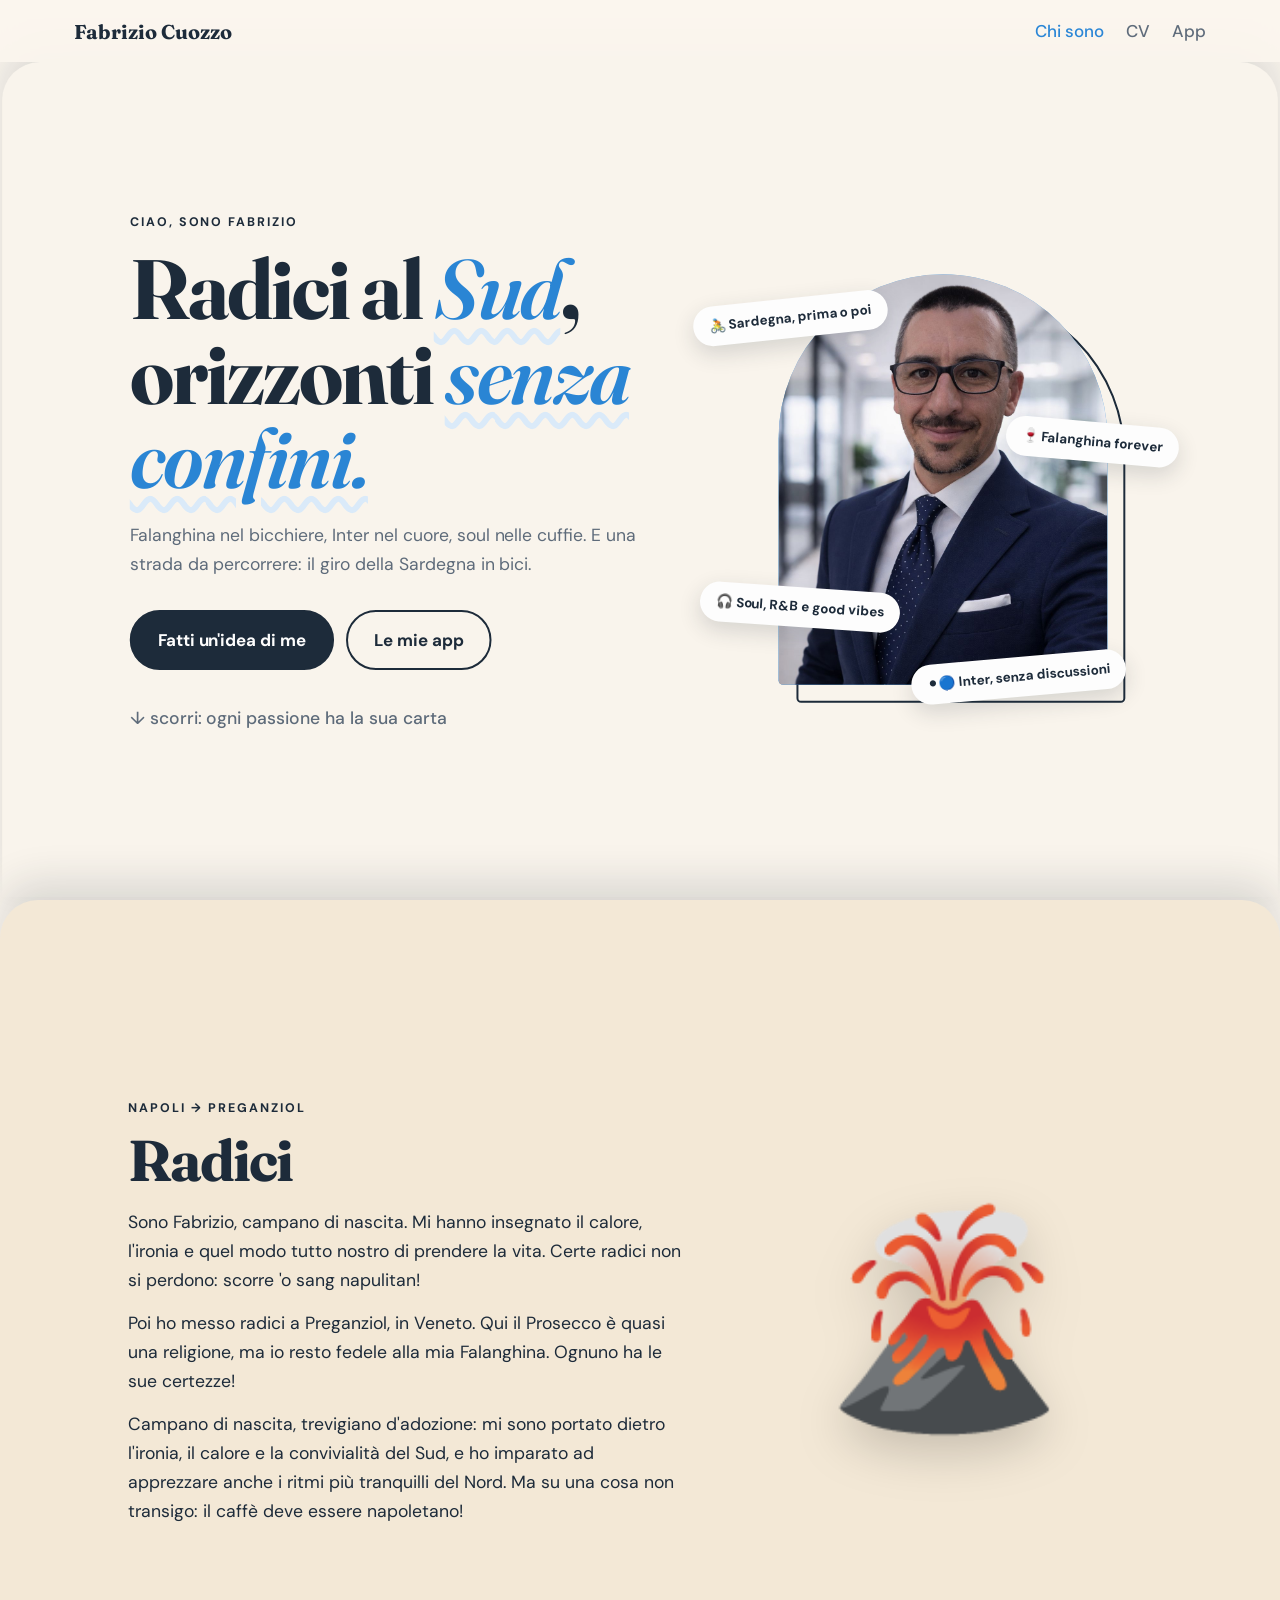
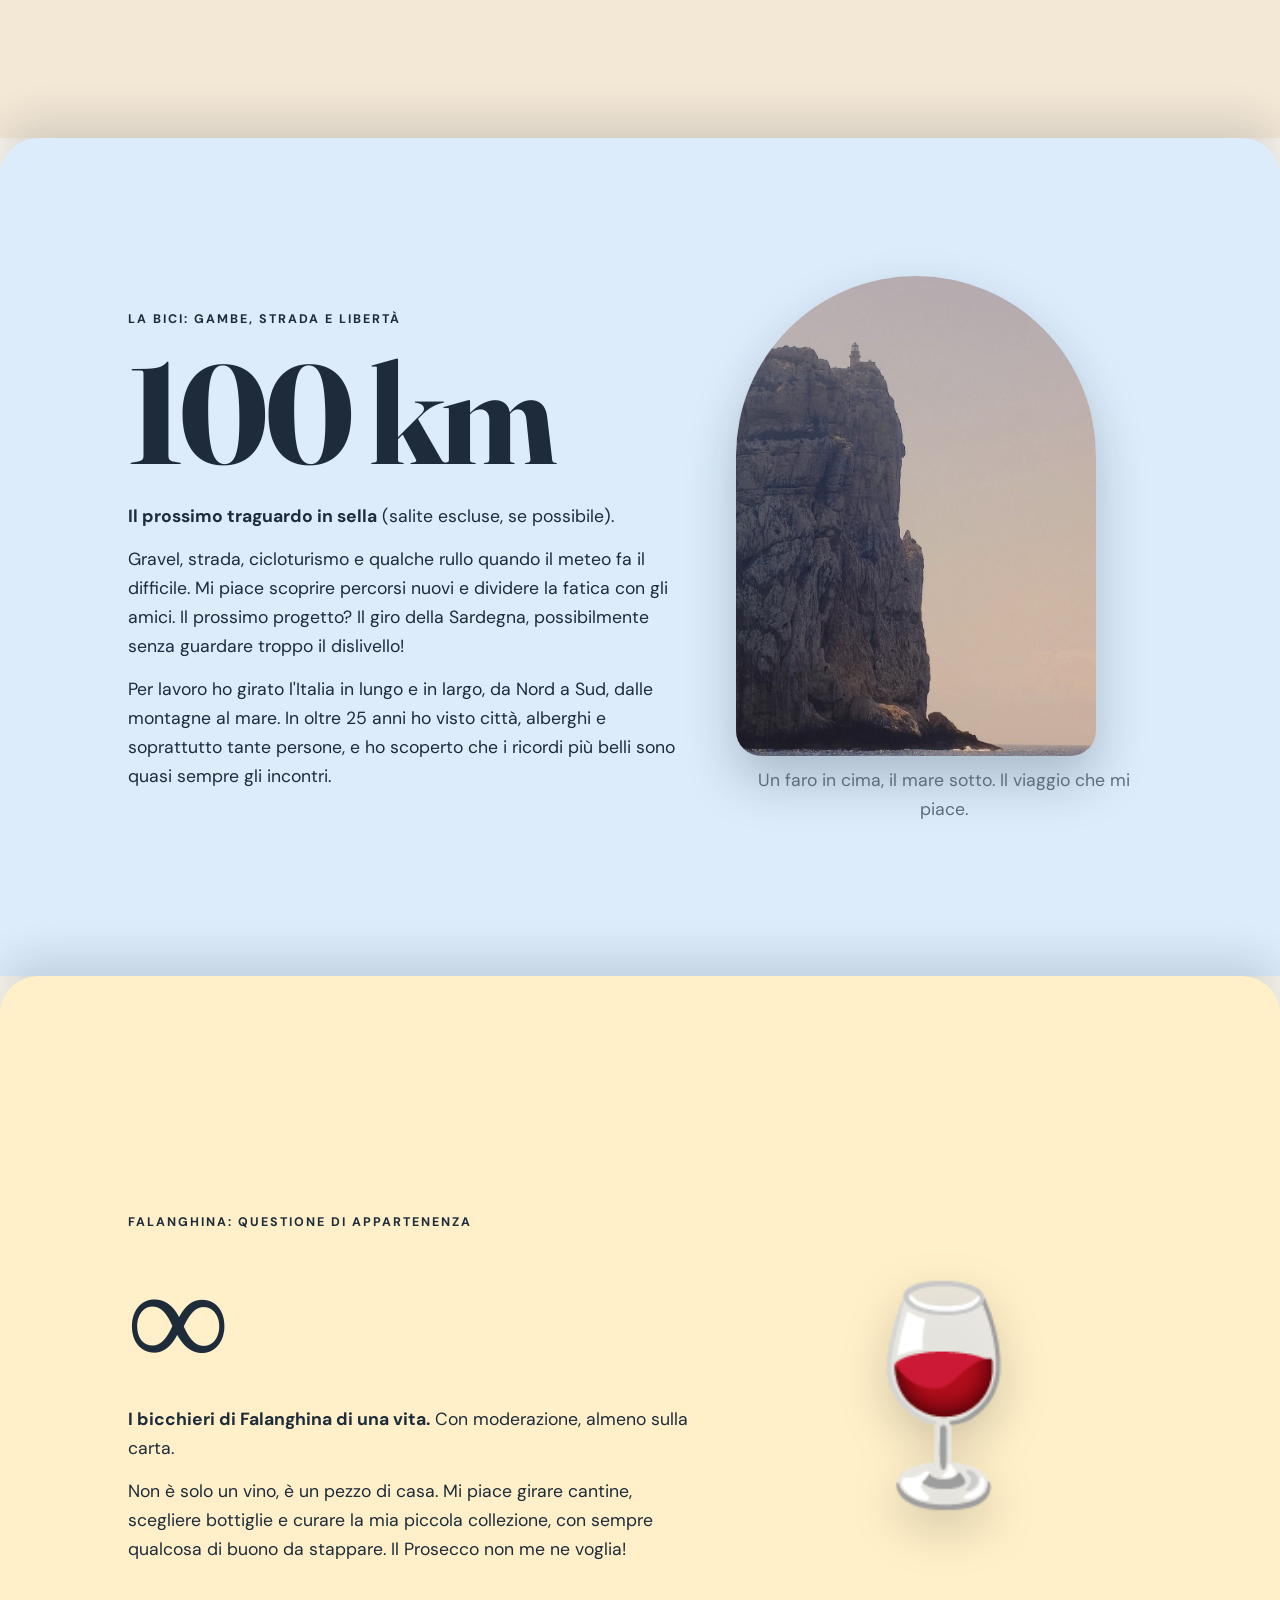
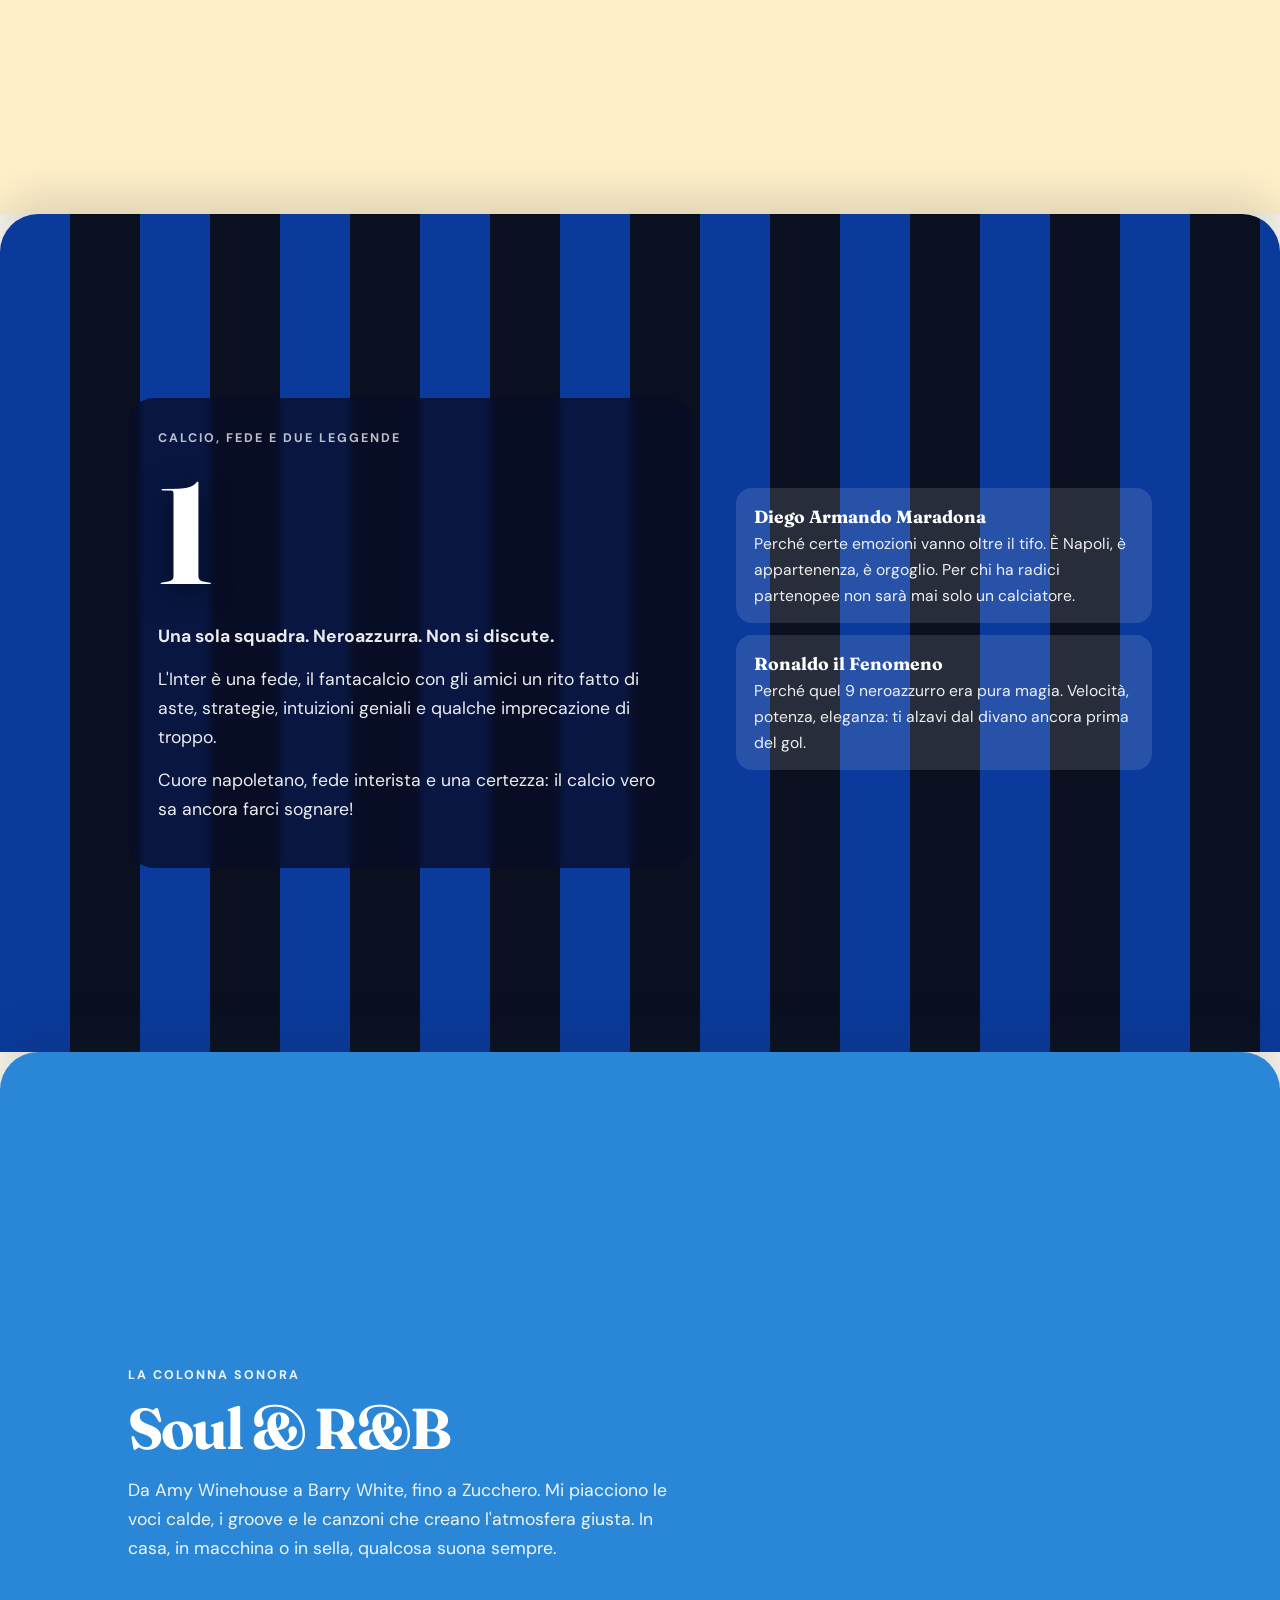
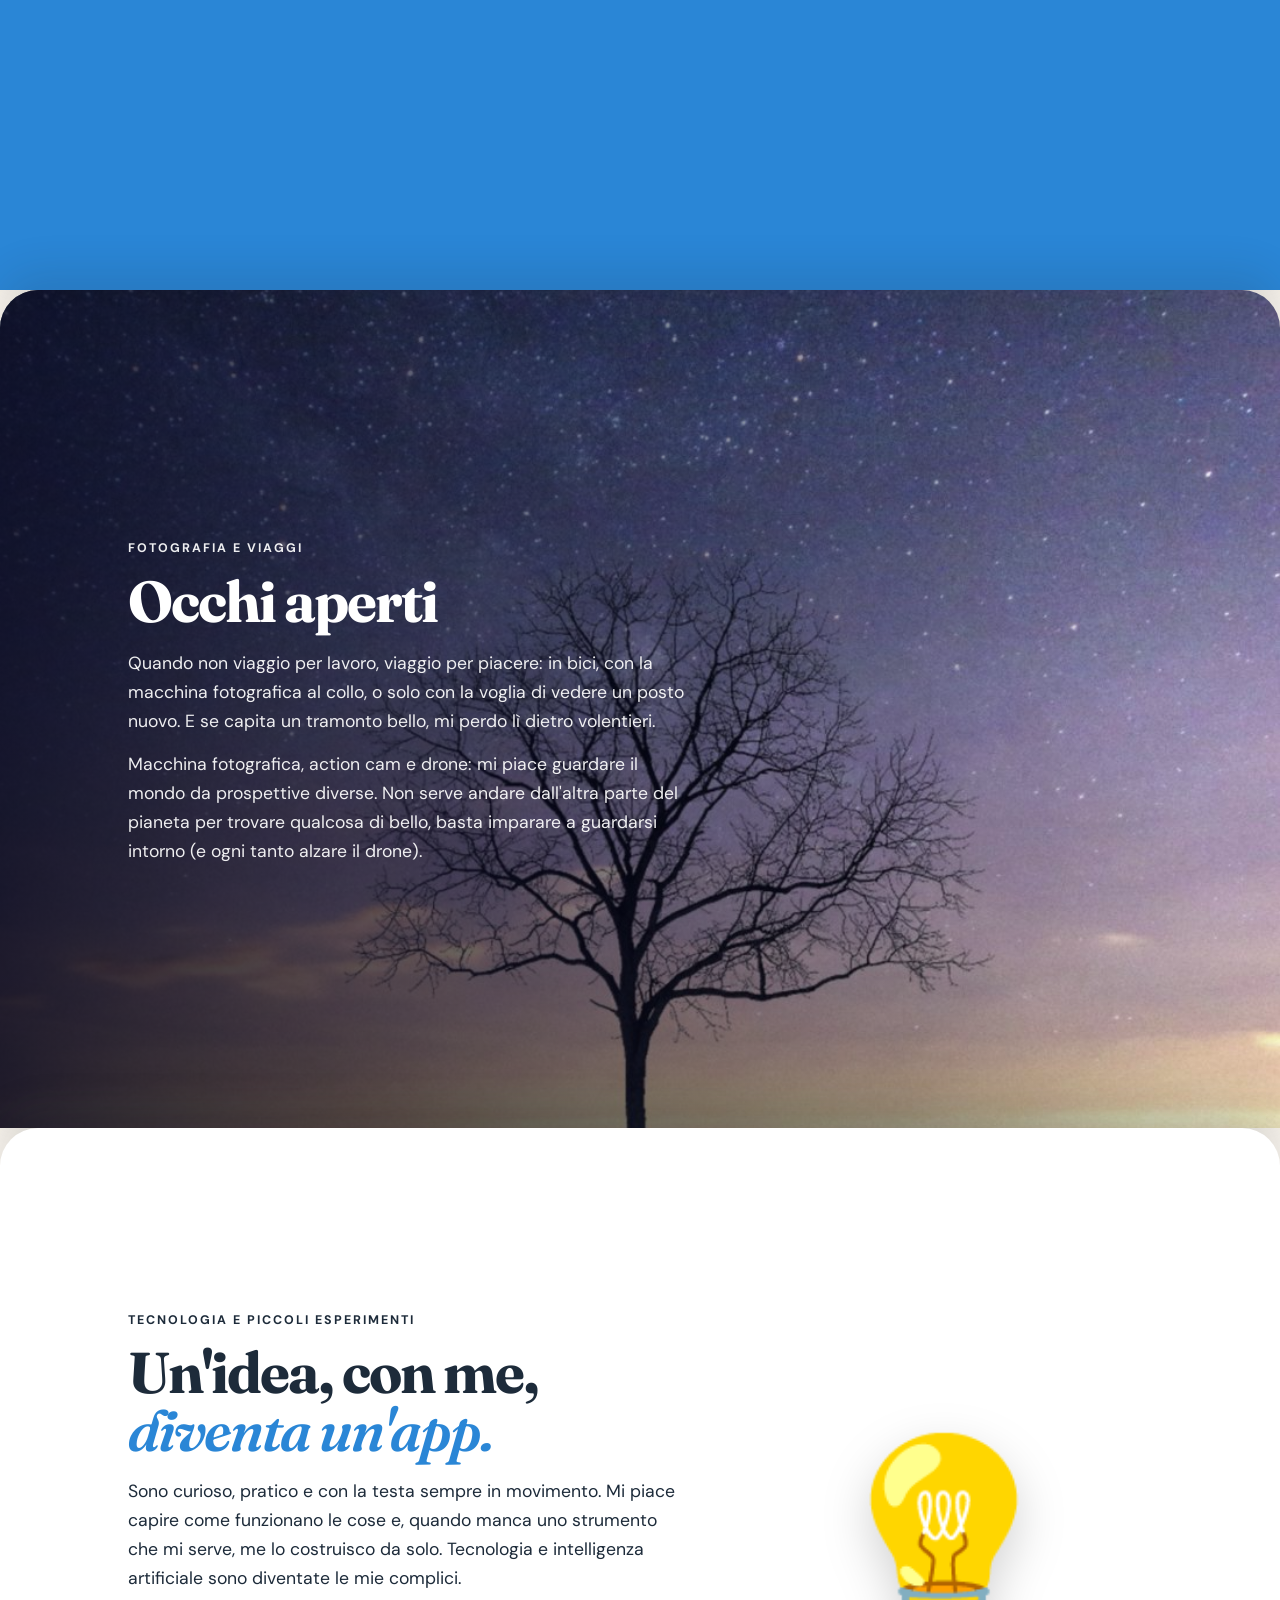
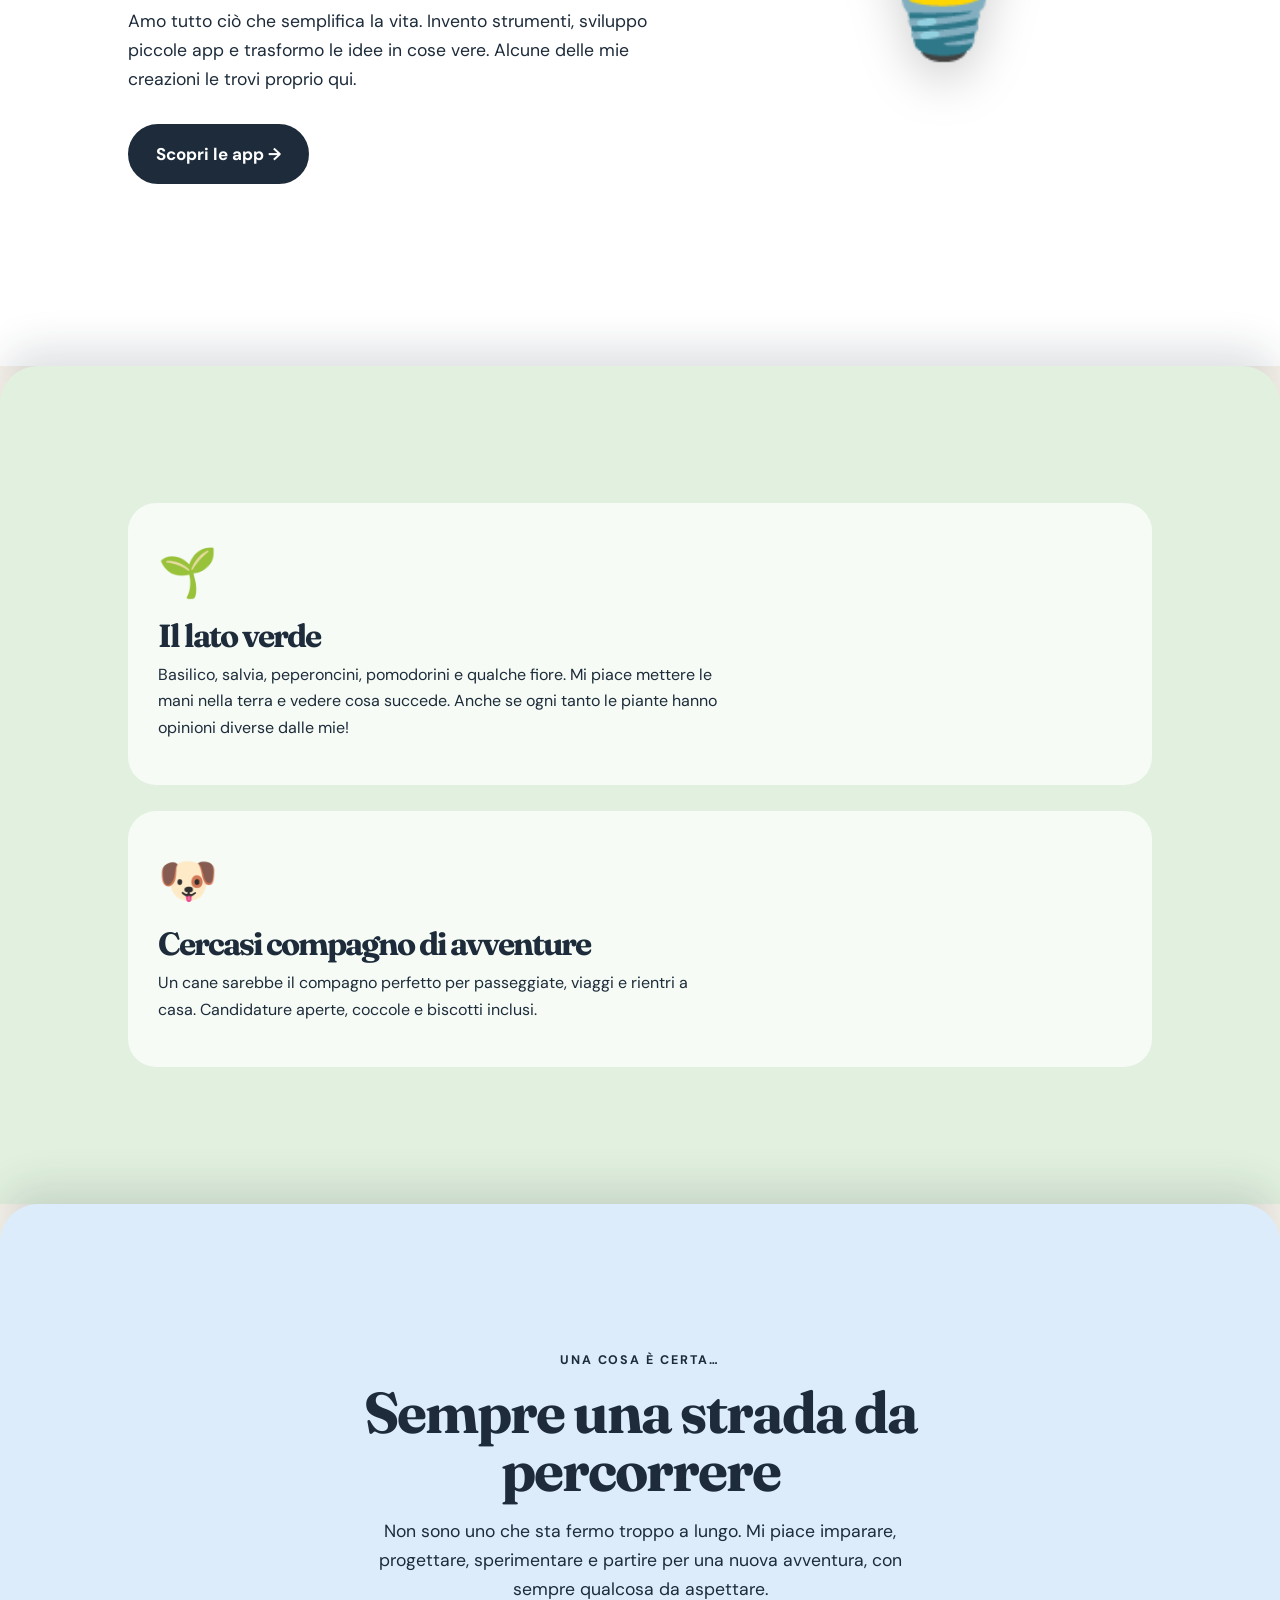
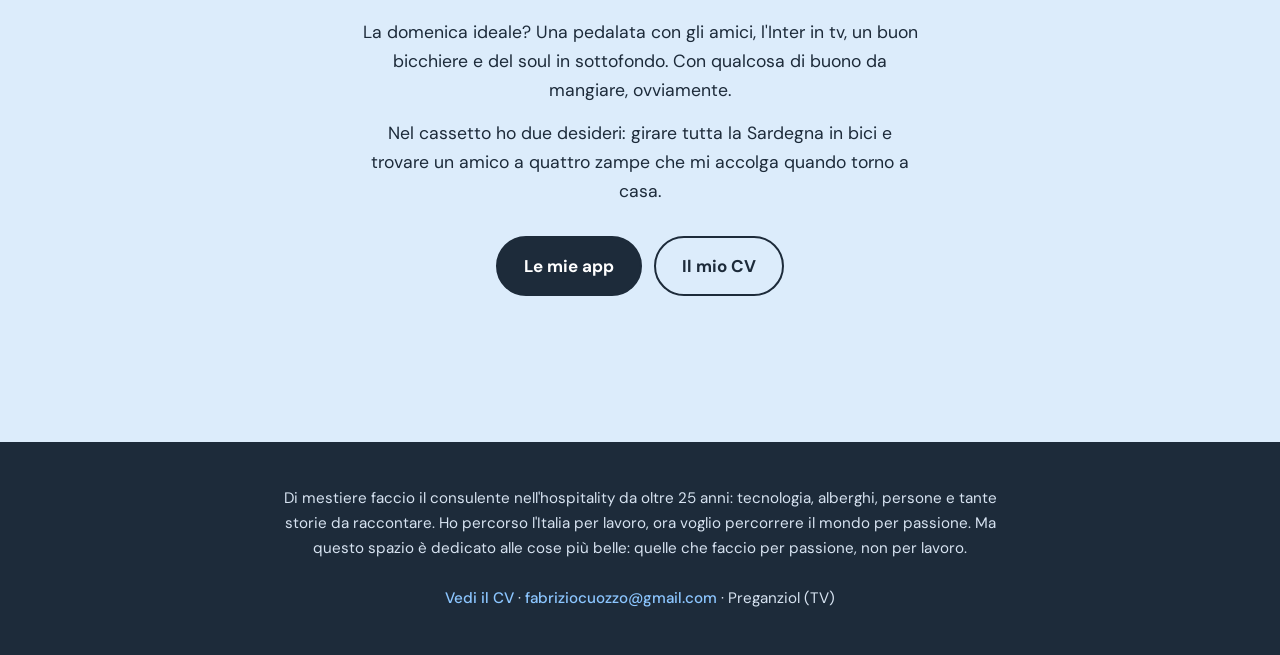
==== index.html @ 662ead9e "Aggiunti file del sito: cv, app, stile e immagini Co-Authored-By: Claude Sonnet 5.5 <noreply@anthrop" ====
<!DOCTYPE html><html lang="it"><head><meta charset="utf-8"><meta name="viewport" content="width=device-width,initial-scale=1"><title>Fabrizio Cuozzo · Radici al Sud, orizzonti senza confini</title><meta name="description" content="Fabrizio Cuozzo: campano di nascita, trevigiano d'adozione. Bici, Falanghina, Inter, soul e tante idee."><meta property="og:title" content="Fabrizio Cuozzo · Radici al Sud, orizzonti senza confini"><meta property="og:description" content="Fabrizio Cuozzo: campano di nascita, trevigiano d'adozione. Bici, Falanghina, Inter, soul e tante idee."><link rel="icon" href="data:image/svg+xml,%3Csvg xmlns=%27http://www.w3.org/2000/svg%27 viewBox=%270 0 100 100%27%3E%3Ctext y=%27.9em%27 font-size=%2790%27%3E🚴%3C/text%3E%3C/svg%3E"><link rel="preconnect" href="https://fonts.googleapis.com"><link href="https://fonts.googleapis.com/css2?family=Fraunces:ital,opsz,wght@0,9..144,600;0,9..144,700;1,9..144,600&family=DM+Sans:wght@400;500;700&display=swap" rel="stylesheet"><link rel="stylesheet" href="style.css"></head><body><div class="bar" id="bar"></div><header class="nav"><div class="in"><a class="brand" href="index.html">Fabrizio Cuozzo</a><nav><a href="index.html" class="on">Chi sono</a><a href="cv.html">CV</a><a href="app.html">App</a></nav></div></header><main class="stack"><section class="sc c-hero"><div class="in"><div class="in-r"><p class="kick">Ciao, sono Fabrizio</p><h1>Radici al <em>Sud</em>, orizzonti <em>senza confini.</em></h1><p class="lead">Falanghina nel bicchiere, Inter nel cuore, soul nelle cuffie. E una strada da percorrere: il giro della Sardegna in bici.</p><div class="btns"><a class="btn p" href="#radici">Fatti un'idea di me</a><a class="btn" href="app.html">Le mie app</a></div><p class="scroll">↓ scorri: ogni passione ha la sua carta</p></div><div class="side"><div class="pic"><div class="frame"><img src="foto.jpg" alt="Fabrizio Cuozzo"></div><span class="st s1">🚴 Sardegna, prima o poi</span><span class="st s2">🍷 Falanghina forever</span><span class="st s3">🎧 Soul, R&amp;B e good vibes</span><span class="st s4">⚫🔵 Inter, senza discussioni</span></div></div></div></section><section class="sc c-radici" id="radici"><div class="in"><div class="in-r"><p class="kick">Napoli → Preganziol</p><h2>Radici</h2><p>Sono Fabrizio, campano di nascita. Mi hanno insegnato il calore, l'ironia e quel modo tutto nostro di prendere la vita. Certe radici non si perdono: scorre 'o sang napulitan!</p><p>Poi ho messo radici a Preganziol, in Veneto. Qui il Prosecco è quasi una religione, ma io resto fedele alla mia Falanghina. Ognuno ha le sue certezze!</p><p>Campano di nascita, trevigiano d'adozione: mi sono portato dietro l'ironia, il calore e la convivialità del Sud, e ho imparato ad apprezzare anche i ritmi più tranquilli del Nord. Ma su una cosa non transigo: il caffè deve essere napoletano!</p></div><div class="side"><div class="emo">🌋</div></div></div></section><section class="sc c-strada"><div class="in"><div class="in-r"><p class="kick">La bici: gambe, strada e libertà</p><div class="big">100 km</div><p><b>Il prossimo traguardo in sella</b> (salite escluse, se possibile).</p><p>Gravel, strada, cicloturismo e qualche rullo quando il meteo fa il difficile. Mi piace scoprire percorsi nuovi e dividere la fatica con gli amici. Il prossimo progetto? Il giro della Sardegna, possibilmente senza guardare troppo il dislivello!</p><p>Per lavoro ho girato l'Italia in lungo e in largo, da Nord a Sud, dalle montagne al mare. In oltre 25 anni ho visto città, alberghi e soprattutto tante persone, e ho scoperto che i ricordi più belli sono quasi sempre gli incontri.</p></div><div class="side"><div><div class="photo"><img src="faro.jpg" alt="Un faro su una scogliera a picco sul mare"></div><p class="cap">Un faro in cima, il mare sotto. Il viaggio che mi piace.</p></div></div></div></section><section class="sc c-tavola"><div class="in"><div class="in-r"><p class="kick">Falanghina: questione di appartenenza</p><div class="big">∞</div><p><b>I bicchieri di Falanghina di una vita.</b> Con moderazione, almeno sulla carta.</p><p>Non è solo un vino, è un pezzo di casa. Mi piace girare cantine, scegliere bottiglie e curare la mia piccola collezione, con sempre qualcosa di buono da stappare. Il Prosecco non me ne voglia!</p></div><div class="side"><div class="emo">🍷</div></div></div></section><section class="sc c-tifo"><div class="in"><div class="in-r"><div class="txt"><p class="kick">Calcio, fede e due leggende</p><div class="big">1</div><p><b>Una sola squadra. Neroazzurra. Non si discute.</b></p><p>L'Inter è una fede, il fantacalcio con gli amici un rito fatto di aste, strategie, intuizioni geniali e qualche imprecazione di troppo.</p><p>Cuore napoletano, fede interista e una certezza: il calcio vero sa ancora farci sognare!</p></div></div><div class="side"><div class="legends"><div><b>Diego Armando Maradona</b><p>Perché certe emozioni vanno oltre il tifo. È Napoli, è appartenenza, è orgoglio. Per chi ha radici partenopee non sarà mai solo un calciatore.</p></div><div><b>Ronaldo il Fenomeno</b><p>Perché quel 9 neroazzurro era pura magia. Velocità, potenza, eleganza: ti alzavi dal divano ancora prima del gol.</p></div></div></div></div></section><section class="sc c-musica"><div class="in"><div class="in-r"><p class="kick">La colonna sonora</p><h2>Soul &amp; R&amp;B</h2><p>Da Amy Winehouse a Barry White, fino a Zucchero. Mi piacciono le voci calde, i groove e le canzoni che creano l'atmosfera giusta. In casa, in macchina o in sella, qualcosa suona sempre.</p></div><div class="side"><div class="eq"><span></span><span></span><span></span><span></span><span></span><span></span><span></span><span></span><span></span></div></div></div></section><section class="sc c-foto"><div class="in"><div class="in-r"><p class="kick">Fotografia e viaggi</p><h2>Occhi aperti</h2><p>Quando non viaggio per lavoro, viaggio per piacere: in bici, con la macchina fotografica al collo, o solo con la voglia di vedere un posto nuovo. E se capita un tramonto bello, mi perdo lì dietro volentieri.</p><p>Macchina fotografica, action cam e drone: mi piace guardare il mondo da prospettive diverse. Non serve andare dall'altra parte del pianeta per trovare qualcosa di bello, basta imparare a guardarsi intorno (e ogni tanto alzare il drone).</p></div><div class="side"></div></div></section><section class="sc c-tech"><div class="in"><div class="in-r"><p class="kick">Tecnologia e piccoli esperimenti</p><h2>Un'idea, con me, <em>diventa un'app.</em></h2><p>Sono curioso, pratico e con la testa sempre in movimento. Mi piace capire come funzionano le cose e, quando manca uno strumento che mi serve, me lo costruisco da solo. Tecnologia e intelligenza artificiale sono diventate le mie complici.</p><p>Amo tutto ciò che semplifica la vita. Invento strumenti, sviluppo piccole app e trasformo le idee in cose vere. Alcune delle mie creazioni le trovi proprio qui.</p><div class="btns"><a class="btn p" href="app.html">Scopri le app →</a></div></div><div class="side"><div class="emo">💡</div></div></div></section><section class="sc c-verde"><div class="in"><div class="duo in-r"><div><i>🌱</i><h2>Il lato verde</h2><p>Basilico, salvia, peperoncini, pomodorini e qualche fiore. Mi piace mettere le mani nella terra e vedere cosa succede. Anche se ogni tanto le piante hanno opinioni diverse dalle mie!</p></div><div><i>🐶</i><h2>Cercasi compagno di avventure</h2><p>Un cane sarebbe il compagno perfetto per passeggiate, viaggi e rientri a casa. Candidature aperte, coccole e biscotti inclusi.</p></div></div></div></section><section class="sc c-fine"><div class="in"><div class="in-r"><p class="kick">Una cosa è certa…</p><h2>Sempre una strada da percorrere</h2><p>Non sono uno che sta fermo troppo a lungo. Mi piace imparare, progettare, sperimentare e partire per una nuova avventura, con sempre qualcosa da aspettare.</p><p>La domenica ideale? Una pedalata con gli amici, l'Inter in tv, un buon bicchiere e del soul in sottofondo. Con qualcosa di buono da mangiare, ovviamente.</p><p>Nel cassetto ho due desideri: girare tutta la Sardegna in bici e trovare un amico a quattro zampe che mi accolga quando torno a casa.</p><div class="btns" style="justify-content:center"><a class="btn p" href="app.html">Le mie app</a><a class="btn" href="cv.html">Il mio CV</a></div></div></div></section></main><footer><div class="wrap">Di mestiere faccio il consulente nell'hospitality da oltre 25 anni: tecnologia, alberghi, persone e tante storie da raccontare. Ho percorso l'Italia per lavoro, ora voglio percorrere il mondo per passione. Ma questo spazio è dedicato alle cose più belle: quelle che faccio per passione, non per lavoro.<br><br><a href="cv.html">Vedi il CV</a> · <a href="mailto:fabriziocuozzo@gmail.com">fabriziocuozzo@gmail.com</a> · Preganziol (TV)</div></footer><script>addEventListener("scroll",()=>{const h=document.documentElement;document.getElementById("bar").style.width=(h.scrollTop/(h.scrollHeight-h.clientHeight)*100)+"%"},{passive:true});</script><script>
const cards=[...document.querySelectorAll(".sc")],nh=parseInt(getComputedStyle(document.documentElement).getPropertyValue("--nh"))||62;
function fit(){cards.forEach(c=>{c.style.top=Math.min(nh,innerHeight-c.offsetHeight)+"px"})}
function fx(){cards.forEach((c,i)=>{const n=cards[i+1];if(!n)return;const p=Math.max(0,Math.min(1,1-(n.getBoundingClientRect().top-nh)/innerHeight));c.style.transform="scale("+(1-.05*p)+")";c.style.filter="brightness("+(1-.12*p)+")"})}
addEventListener("resize",()=>{fit();fx()});addEventListener("scroll",fx,{passive:true});addEventListener("load",()=>{fit();fx()});fit();fx();
const io=new IntersectionObserver(es=>es.forEach(e=>{if(e.isIntersecting){e.target.classList.add("in")}}),{threshold:.2});
document.querySelectorAll(".in-r").forEach(e=>io.observe(e));
</script></body></html>
---- style.css ----
*{box-sizing:border-box;margin:0;padding:0}html{scroll-behavior:smooth}a{color:inherit;text-decoration:none}
:root{--bg:#fbf6ee;--ink:#1d2b3a;--mut:#5f6c7b;--ac:#2a86d6;--soft:#dcecfb;--sand:#f3e8d6;--nh:62px}
body{font-family:"DM Sans",system-ui,sans-serif;background:var(--bg);color:var(--ink);line-height:1.65;font-size:17px}
.wrap{max-width:1040px;margin:auto;padding:0 24px}
.nav{position:sticky;top:0;z-index:50;height:var(--nh);background:rgba(251,246,238,.92);backdrop-filter:blur(8px)}
.nav .in{max-width:1180px;margin:auto;padding:0 24px;height:100%;display:flex;justify-content:space-between;align-items:center}
.brand{font-family:Fraunces,Georgia,serif;font-weight:700;font-size:1.25rem}
nav a{margin-left:22px;color:var(--mut);font-weight:500}nav a:hover,nav a.on{color:var(--ac)}
.bar{position:fixed;top:0;left:0;height:4px;width:0;background:var(--ac);z-index:60}
h1,h2,.big{font-family:Fraunces,Georgia,serif;font-weight:700;letter-spacing:-2px;line-height:1}
em{font-style:italic;color:var(--ac);font-weight:600}
.btn{display:inline-block;padding:14px 26px;border-radius:999px;font-weight:700;border:2px solid currentColor;transition:.2s}
.btn.p{background:var(--ink);color:#fff;border-color:var(--ink)}.btn:hover{transform:translateY(-2px);box-shadow:0 10px 24px rgba(0,0,0,.18)}
.btn.w{background:#fff;color:var(--ac);border-color:#fff}
.btns{display:flex;gap:12px;margin-top:30px;flex-wrap:wrap}
/* stack di carte */
.stack{position:relative}
.sc{position:sticky;top:var(--nh);min-height:calc(100svh - var(--nh));border-radius:38px 38px 0 0;box-shadow:0 -18px 40px rgba(29,43,58,.14);display:flex;align-items:center;padding:56px 0;transform-origin:50% 0;overflow:hidden}
.sc>.in{width:100%;max-width:1080px;margin:auto;padding:0 28px;display:grid;grid-template-columns:1.15fr .85fr;gap:44px;align-items:center}
.sc .kick{font-weight:700;letter-spacing:.16em;text-transform:uppercase;font-size:.78rem;margin-bottom:14px;opacity:.8}
.sc .big{font-size:clamp(3.6rem,11vw,9rem);margin-bottom:18px;letter-spacing:-4px}
.sc h2{font-size:clamp(2.2rem,5vw,3.6rem);margin-bottom:18px}
.sc p{margin-bottom:14px;font-size:1.1rem;max-width:560px}
.sc .side{position:relative;display:grid;place-items:center}
.in-r>*{opacity:0;transform:translateY(26px);transition:.8s cubic-bezier(.2,.7,.2,1)}
.in-r.in>*{opacity:1;transform:none}.in-r.in>*:nth-child(2){transition-delay:.08s}.in-r.in>*:nth-child(3){transition-delay:.16s}.in-r.in>*:nth-child(4){transition-delay:.24s}.in-r.in>*:nth-child(5){transition-delay:.32s}
.c-hero{background:var(--bg)}.c-radici{background:var(--sand)}.c-strada{background:var(--soft)}.c-tavola{background:#fff0c9}
.c-tifo{background:repeating-linear-gradient(90deg,#0a3a9c 0 70px,#0a1020 70px 140px);color:#fff}
.c-musica{background:var(--ac);color:#fff}.c-foto{background:#0e1230 url(albero.jpg) center 45%/cover;color:#fff}
.c-tech{background:#fff}.c-verde{background:#e2f1df}.c-fine{background:var(--soft)}
.c-tifo .box,.c-foto .shade{background:rgba(10,16,32,.72)}
.c-foto::before{content:"";position:absolute;inset:0;background:linear-gradient(90deg,rgba(8,10,34,.88),rgba(8,10,34,.35) 70%,transparent)}
.c-foto .in{position:relative}
.c-tifo .in{position:relative}
.c-tifo .big{color:#fff;text-shadow:0 6px 30px rgba(0,0,0,.5)}
.c-tifo .big,.c-musica h2{color:#fff}
.c-tifo p,.c-musica p,.c-foto p{color:rgba(255,255,255,.92)}
.c-tifo .txt{background:rgba(8,14,40,.78);padding:30px;border-radius:26px;backdrop-filter:blur(3px)}
/* hero */
.c-hero h1{font-size:clamp(2.8rem,6.6vw,5.4rem)}
.c-hero h1 em{text-decoration:underline wavy var(--soft);text-decoration-thickness:6px;text-underline-offset:10px}
.lead{font-size:1.25rem;color:var(--mut);max-width:540px;margin-top:22px}
.pic{position:relative;width:min(330px,86%)}
.frame{position:relative;aspect-ratio:4/5;border-radius:999px 999px 28px 28px;overflow:hidden;background:linear-gradient(160deg,#79b9ee,var(--ac));z-index:1}
.frame img{position:absolute;inset:0;width:100%;height:100%;object-fit:cover;object-position:50% 12%}
.pic::before{content:"";position:absolute;inset:18px -18px -18px 18px;border:2px solid var(--ink);border-radius:999px 999px 28px 28px}
.st{position:absolute;z-index:2;background:#fff;border-radius:999px;padding:9px 16px;font-weight:700;font-size:.84rem;box-shadow:0 8px 22px rgba(29,43,58,.16);white-space:nowrap}
.s1{top:6%;left:-26%;transform:rotate(-6deg)}.s2{top:36%;right:-22%;transform:rotate(5deg)}.s3{bottom:14%;left:-24%;transform:rotate(4deg)}.s4{bottom:-3%;right:-6%;transform:rotate(-5deg)}
.scroll{margin-top:34px;color:var(--mut);font-size:.9rem;font-weight:500}
/* altri elementi */
.photo{width:100%;max-width:360px;aspect-ratio:3/4;border-radius:200px 200px 28px 28px;overflow:hidden;box-shadow:0 24px 50px rgba(29,43,58,.25)}
.photo img{width:100%;height:100%;object-fit:cover;object-position:35% 30%}
.cap{font-size:.85rem;color:var(--mut);margin-top:10px;text-align:center}
.emo{font-size:clamp(7rem,18vw,13rem);line-height:1;filter:drop-shadow(0 18px 24px rgba(0,0,0,.18))}
.legends{display:grid;gap:12px;margin:6px 0 14px}.legends div{background:rgba(255,255,255,.12);border-radius:16px;padding:14px 18px}
.legends b{font-family:Fraunces,serif;display:block;font-size:1.1rem}.legends p{font-size:.98rem;margin:0}
.eq{display:flex;gap:10px;align-items:flex-end;height:220px}.eq span{width:22px;border-radius:12px 12px 4px 4px;background:rgba(255,255,255,.9);animation:eq 1.2s ease-in-out infinite}
.eq span:nth-child(2n){animation-duration:.9s;background:#bfe0ff}.eq span:nth-child(3n){animation-duration:1.5s}.eq span:nth-child(4n){animation-delay:-.4s}
@keyframes eq{0%,100%{height:25%}50%{height:100%}}
.duo{display:grid;grid-template-columns:1fr 1fr;gap:26px;width:100%}
.duo>div{background:rgba(255,255,255,.7);border-radius:28px;padding:30px}
.duo i{font-style:normal;font-size:3rem;display:block}
.duo h2{font-size:2rem;margin:8px 0 10px}.duo p{font-size:1rem}
.c-verde .in{grid-template-columns:1fr}
.final{text-align:center;justify-content:center}
.c-fine .in{grid-template-columns:1fr;max-width:820px;text-align:center}
.c-fine p{margin-left:auto;margin-right:auto}
.pill{display:inline-block;background:#fff;border-radius:999px;padding:8px 16px;font-weight:700;margin:4px}
footer{position:relative;background:var(--ink);color:#d7e3f1;padding:44px 0;text-align:center;font-size:.95rem}
footer .wrap{max-width:780px}footer a{color:#8cc6ff;font-weight:500}
/* pagine interne */
.page{padding:56px 24px 90px}.page h1{font-size:clamp(2.6rem,6vw,4.4rem)}.page .lead{margin-bottom:34px}
.apps{display:grid;grid-template-columns:repeat(auto-fill,minmax(280px,1fr));gap:20px}
.app{border-radius:26px;padding:28px;transition:.3s}.app:hover{transform:translateY(-6px) rotate(-.8deg)}
.app.k1{background:var(--soft)}.app.k2{background:var(--sand)}.app.k3{background:#fff;border:1px solid #eadfcd}
.app i{font-style:normal;font-size:2.6rem;display:block;margin-bottom:10px}.app h3{font-family:Fraunces,serif;font-size:1.35rem;margin-bottom:6px}.app p{color:var(--mut);font-size:.98rem}
.badge{display:inline-block;font-size:.76rem;font-weight:700;padding:4px 12px;border-radius:999px;background:#fff;color:var(--mut);margin-top:8px}.badge.ok{background:var(--ac);color:#fff}
.go{display:inline-block;margin-top:10px;color:var(--ac);font-weight:700}
@media(max-width:860px){.st{display:none}.sc>.in{grid-template-columns:1fr;gap:26px}.sc .side{order:-1}.c-hero .pic{width:210px}.s1{left:-18%}.s2{right:-16%}.s3{left:-18%}.s4{right:-8%}.duo{grid-template-columns:1fr}.photo{max-width:230px}.sc{padding:38px 0;border-radius:28px 28px 0 0}.eq{height:120px}.emo{font-size:6rem}nav a{margin-left:14px}.c-foto::before{background:linear-gradient(180deg,rgba(8,10,34,.6),rgba(8,10,34,.85))}}
@media(prefers-reduced-motion:reduce){*{animation:none!important;transition:none!important}.in-r>*{opacity:1;transform:none}}
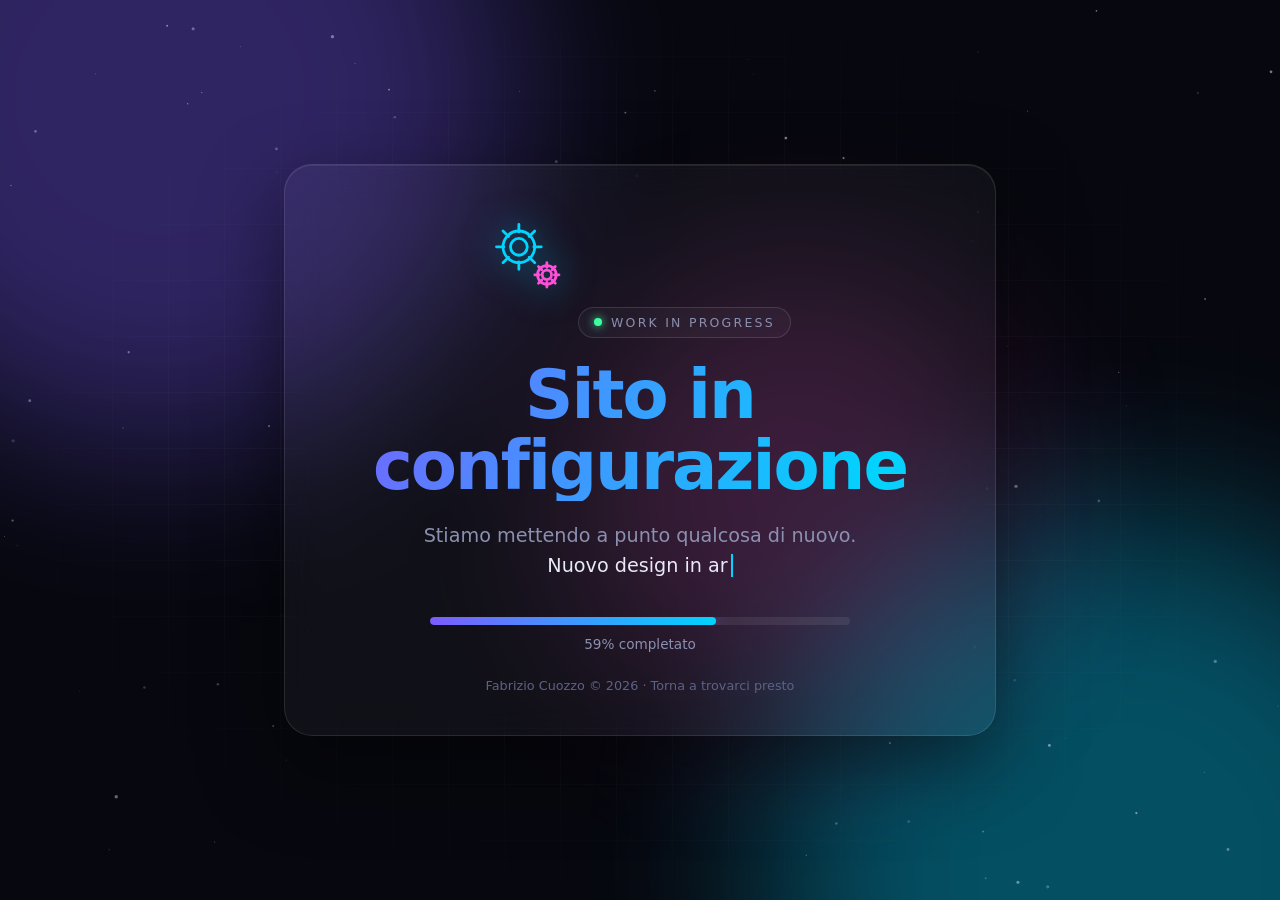
==== commit 074806c4: "Ripristinata la vecchia index.html (temporaneo) Co-Authored-By: Claude Sonnet 5.5 <noreply@anthropic" ====
--- a/index.html
+++ b/index.html
@@ -1,8 +1,258 @@
-<!DOCTYPE html><html lang="it"><head><meta charset="utf-8"><meta name="viewport" content="width=device-width,initial-scale=1"><title>Fabrizio Cuozzo · Radici al Sud, orizzonti senza confini</title><meta name="description" content="Fabrizio Cuozzo: campano di nascita, trevigiano d'adozione. Bici, Falanghina, Inter, soul e tante idee."><meta property="og:title" content="Fabrizio Cuozzo · Radici al Sud, orizzonti senza confini"><meta property="og:description" content="Fabrizio Cuozzo: campano di nascita, trevigiano d'adozione. Bici, Falanghina, Inter, soul e tante idee."><link rel="icon" href="data:image/svg+xml,%3Csvg xmlns=%27http://www.w3.org/2000/svg%27 viewBox=%270 0 100 100%27%3E%3Ctext y=%27.9em%27 font-size=%2790%27%3E🚴%3C/text%3E%3C/svg%3E"><link rel="preconnect" href="https://fonts.googleapis.com"><link href="https://fonts.googleapis.com/css2?family=Fraunces:ital,opsz,wght@0,9..144,600;0,9..144,700;1,9..144,600&family=DM+Sans:wght@400;500;700&display=swap" rel="stylesheet"><link rel="stylesheet" href="style.css"></head><body><div class="bar" id="bar"></div><header class="nav"><div class="in"><a class="brand" href="index.html">Fabrizio Cuozzo</a><nav><a href="index.html" class="on">Chi sono</a><a href="cv.html">CV</a><a href="app.html">App</a></nav></div></header><main class="stack"><section class="sc c-hero"><div class="in"><div class="in-r"><p class="kick">Ciao, sono Fabrizio</p><h1>Radici al <em>Sud</em>, orizzonti <em>senza confini.</em></h1><p class="lead">Falanghina nel bicchiere, Inter nel cuore, soul nelle cuffie. E una strada da percorrere: il giro della Sardegna in bici.</p><div class="btns"><a class="btn p" href="#radici">Fatti un'idea di me</a><a class="btn" href="app.html">Le mie app</a></div><p class="scroll">↓ scorri: ogni passione ha la sua carta</p></div><div class="side"><div class="pic"><div class="frame"><img src="foto.jpg" alt="Fabrizio Cuozzo"></div><span class="st s1">🚴 Sardegna, prima o poi</span><span class="st s2">🍷 Falanghina forever</span><span class="st s3">🎧 Soul, R&amp;B e good vibes</span><span class="st s4">⚫🔵 Inter, senza discussioni</span></div></div></div></section><section class="sc c-radici" id="radici"><div class="in"><div class="in-r"><p class="kick">Napoli → Preganziol</p><h2>Radici</h2><p>Sono Fabrizio, campano di nascita. Mi hanno insegnato il calore, l'ironia e quel modo tutto nostro di prendere la vita. Certe radici non si perdono: scorre 'o sang napulitan!</p><p>Poi ho messo radici a Preganziol, in Veneto. Qui il Prosecco è quasi una religione, ma io resto fedele alla mia Falanghina. Ognuno ha le sue certezze!</p><p>Campano di nascita, trevigiano d'adozione: mi sono portato dietro l'ironia, il calore e la convivialità del Sud, e ho imparato ad apprezzare anche i ritmi più tranquilli del Nord. Ma su una cosa non transigo: il caffè deve essere napoletano!</p></div><div class="side"><div class="emo">🌋</div></div></div></section><section class="sc c-strada"><div class="in"><div class="in-r"><p class="kick">La bici: gambe, strada e libertà</p><div class="big">100 km</div><p><b>Il prossimo traguardo in sella</b> (salite escluse, se possibile).</p><p>Gravel, strada, cicloturismo e qualche rullo quando il meteo fa il difficile. Mi piace scoprire percorsi nuovi e dividere la fatica con gli amici. Il prossimo progetto? Il giro della Sardegna, possibilmente senza guardare troppo il dislivello!</p><p>Per lavoro ho girato l'Italia in lungo e in largo, da Nord a Sud, dalle montagne al mare. In oltre 25 anni ho visto città, alberghi e soprattutto tante persone, e ho scoperto che i ricordi più belli sono quasi sempre gli incontri.</p></div><div class="side"><div><div class="photo"><img src="faro.jpg" alt="Un faro su una scogliera a picco sul mare"></div><p class="cap">Un faro in cima, il mare sotto. Il viaggio che mi piace.</p></div></div></div></section><section class="sc c-tavola"><div class="in"><div class="in-r"><p class="kick">Falanghina: questione di appartenenza</p><div class="big">∞</div><p><b>I bicchieri di Falanghina di una vita.</b> Con moderazione, almeno sulla carta.</p><p>Non è solo un vino, è un pezzo di casa. Mi piace girare cantine, scegliere bottiglie e curare la mia piccola collezione, con sempre qualcosa di buono da stappare. Il Prosecco non me ne voglia!</p></div><div class="side"><div class="emo">🍷</div></div></div></section><section class="sc c-tifo"><div class="in"><div class="in-r"><div class="txt"><p class="kick">Calcio, fede e due leggende</p><div class="big">1</div><p><b>Una sola squadra. Neroazzurra. Non si discute.</b></p><p>L'Inter è una fede, il fantacalcio con gli amici un rito fatto di aste, strategie, intuizioni geniali e qualche imprecazione di troppo.</p><p>Cuore napoletano, fede interista e una certezza: il calcio vero sa ancora farci sognare!</p></div></div><div class="side"><div class="legends"><div><b>Diego Armando Maradona</b><p>Perché certe emozioni vanno oltre il tifo. È Napoli, è appartenenza, è orgoglio. Per chi ha radici partenopee non sarà mai solo un calciatore.</p></div><div><b>Ronaldo il Fenomeno</b><p>Perché quel 9 neroazzurro era pura magia. Velocità, potenza, eleganza: ti alzavi dal divano ancora prima del gol.</p></div></div></div></div></section><section class="sc c-musica"><div class="in"><div class="in-r"><p class="kick">La colonna sonora</p><h2>Soul &amp; R&amp;B</h2><p>Da Amy Winehouse a Barry White, fino a Zucchero. Mi piacciono le voci calde, i groove e le canzoni che creano l'atmosfera giusta. In casa, in macchina o in sella, qualcosa suona sempre.</p></div><div class="side"><div class="eq"><span></span><span></span><span></span><span></span><span></span><span></span><span></span><span></span><span></span></div></div></div></section><section class="sc c-foto"><div class="in"><div class="in-r"><p class="kick">Fotografia e viaggi</p><h2>Occhi aperti</h2><p>Quando non viaggio per lavoro, viaggio per piacere: in bici, con la macchina fotografica al collo, o solo con la voglia di vedere un posto nuovo. E se capita un tramonto bello, mi perdo lì dietro volentieri.</p><p>Macchina fotografica, action cam e drone: mi piace guardare il mondo da prospettive diverse. Non serve andare dall'altra parte del pianeta per trovare qualcosa di bello, basta imparare a guardarsi intorno (e ogni tanto alzare il drone).</p></div><div class="side"></div></div></section><section class="sc c-tech"><div class="in"><div class="in-r"><p class="kick">Tecnologia e piccoli esperimenti</p><h2>Un'idea, con me, <em>diventa un'app.</em></h2><p>Sono curioso, pratico e con la testa sempre in movimento. Mi piace capire come funzionano le cose e, quando manca uno strumento che mi serve, me lo costruisco da solo. Tecnologia e intelligenza artificiale sono diventate le mie complici.</p><p>Amo tutto ciò che semplifica la vita. Invento strumenti, sviluppo piccole app e trasformo le idee in cose vere. Alcune delle mie creazioni le trovi proprio qui.</p><div class="btns"><a class="btn p" href="app.html">Scopri le app →</a></div></div><div class="side"><div class="emo">💡</div></div></div></section><section class="sc c-verde"><div class="in"><div class="duo in-r"><div><i>🌱</i><h2>Il lato verde</h2><p>Basilico, salvia, peperoncini, pomodorini e qualche fiore. Mi piace mettere le mani nella terra e vedere cosa succede. Anche se ogni tanto le piante hanno opinioni diverse dalle mie!</p></div><div><i>🐶</i><h2>Cercasi compagno di avventure</h2><p>Un cane sarebbe il compagno perfetto per passeggiate, viaggi e rientri a casa. Candidature aperte, coccole e biscotti inclusi.</p></div></div></div></section><section class="sc c-fine"><div class="in"><div class="in-r"><p class="kick">Una cosa è certa…</p><h2>Sempre una strada da percorrere</h2><p>Non sono uno che sta fermo troppo a lungo. Mi piace imparare, progettare, sperimentare e partire per una nuova avventura, con sempre qualcosa da aspettare.</p><p>La domenica ideale? Una pedalata con gli amici, l'Inter in tv, un buon bicchiere e del soul in sottofondo. Con qualcosa di buono da mangiare, ovviamente.</p><p>Nel cassetto ho due desideri: girare tutta la Sardegna in bici e trovare un amico a quattro zampe che mi accolga quando torno a casa.</p><div class="btns" style="justify-content:center"><a class="btn p" href="app.html">Le mie app</a><a class="btn" href="cv.html">Il mio CV</a></div></div></div></section></main><footer><div class="wrap">Di mestiere faccio il consulente nell'hospitality da oltre 25 anni: tecnologia, alberghi, persone e tante storie da raccontare. Ho percorso l'Italia per lavoro, ora voglio percorrere il mondo per passione. Ma questo spazio è dedicato alle cose più belle: quelle che faccio per passione, non per lavoro.<br><br><a href="cv.html">Vedi il CV</a> · <a href="mailto:fabriziocuozzo@gmail.com">fabriziocuozzo@gmail.com</a> · Preganziol (TV)</div></footer><script>addEventListener("scroll",()=>{const h=document.documentElement;document.getElementById("bar").style.width=(h.scrollTop/(h.scrollHeight-h.clientHeight)*100)+"%"},{passive:true});</script><script>
-const cards=[...document.querySelectorAll(".sc")],nh=parseInt(getComputedStyle(document.documentElement).getPropertyValue("--nh"))||62;
-function fit(){cards.forEach(c=>{c.style.top=Math.min(nh,innerHeight-c.offsetHeight)+"px"})}
-function fx(){cards.forEach((c,i)=>{const n=cards[i+1];if(!n)return;const p=Math.max(0,Math.min(1,1-(n.getBoundingClientRect().top-nh)/innerHeight));c.style.transform="scale("+(1-.05*p)+")";c.style.filter="brightness("+(1-.12*p)+")"})}
-addEventListener("resize",()=>{fit();fx()});addEventListener("scroll",fx,{passive:true});addEventListener("load",()=>{fit();fx()});fit();fx();
-const io=new IntersectionObserver(es=>es.forEach(e=>{if(e.isIntersecting){e.target.classList.add("in")}}),{threshold:.2});
-document.querySelectorAll(".in-r").forEach(e=>io.observe(e));
-</script></body></html>+<!doctype html>
+<html lang="it">
+<head>
+<meta charset="utf-8">
+<meta name="viewport" content="width=device-width, initial-scale=1">
+<title>Sito in configurazione</title>
+<meta name="description" content="Stiamo configurando qualcosa di nuovo. Torna presto.">
+<style>
+  :root {
+    --bg: #07080f;
+    --fg: #e8eaf6;
+    --muted: #8b90b0;
+    --a: #7c5cff;
+    --b: #00d4ff;
+    --c: #ff4fd8;
+  }
+  * { box-sizing: border-box; margin: 0; padding: 0; }
+  html, body { height: 100%; }
+  body {
+    background: var(--bg);
+    color: var(--fg);
+    font-family: "Segoe UI", system-ui, -apple-system, Roboto, sans-serif;
+    overflow: hidden;
+    display: grid;
+    place-items: center;
+  }
+
+  /* sfondo: blob sfumati animati */
+  .blob {
+    position: fixed;
+    width: 55vmax; height: 55vmax;
+    border-radius: 50%;
+    filter: blur(90px);
+    opacity: .35;
+    animation: float 18s ease-in-out infinite;
+    z-index: 0;
+  }
+  .b1 { background: var(--a); top: -20vmax; left: -15vmax; }
+  .b2 { background: var(--b); bottom: -25vmax; right: -15vmax; animation-delay: -6s; }
+  .b3 { background: var(--c); top: 30%; left: 45%; width: 35vmax; height: 35vmax; opacity: .18; animation-delay: -12s; }
+  @keyframes float {
+    0%,100% { transform: translate(0,0) scale(1); }
+    33%     { transform: translate(6vmax,4vmax) scale(1.1); }
+    66%     { transform: translate(-4vmax,6vmax) scale(.95); }
+  }
+
+  /* griglia sottile */
+  .grid {
+    position: fixed; inset: 0; z-index: 0;
+    background-image:
+      linear-gradient(rgba(255,255,255,.04) 1px, transparent 1px),
+      linear-gradient(90deg, rgba(255,255,255,.04) 1px, transparent 1px);
+    background-size: 56px 56px;
+    mask-image: radial-gradient(ellipse at center, #000 30%, transparent 75%);
+    -webkit-mask-image: radial-gradient(ellipse at center, #000 30%, transparent 75%);
+  }
+
+  canvas { position: fixed; inset: 0; z-index: 1; }
+
+  main {
+    position: relative; z-index: 2;
+    text-align: center;
+    padding: 2.5rem 1.5rem;
+    max-width: 760px;
+    width: 100%;
+  }
+
+  .card {
+    background: rgba(255,255,255,.04);
+    border: 1px solid rgba(255,255,255,.1);
+    border-radius: 28px;
+    padding: 3.2rem 2rem 2.6rem;
+    backdrop-filter: blur(18px);
+    -webkit-backdrop-filter: blur(18px);
+    box-shadow: 0 30px 80px rgba(0,0,0,.5), inset 0 1px 0 rgba(255,255,255,.08);
+    animation: rise .9s cubic-bezier(.2,.8,.2,1) both;
+  }
+  @keyframes rise { from { opacity: 0; transform: translateY(28px); } }
+
+  .gear {
+    width: 84px; height: 84px; margin: 0 auto 1.6rem;
+    color: var(--b);
+    filter: drop-shadow(0 0 18px rgba(0,212,255,.55));
+  }
+  .gear .big   { transform-origin: 32px 32px; animation: spin 9s linear infinite; }
+  .gear .small { transform-origin: 62px 62px; animation: spin 6s linear infinite reverse; color: var(--c); }
+  @keyframes spin { to { transform: rotate(360deg); } }
+
+  .badge {
+    display: inline-flex; align-items: center; gap: .55rem;
+    font-size: .78rem; letter-spacing: .18em; text-transform: uppercase;
+    color: var(--muted);
+    padding: .45rem .95rem;
+    border: 1px solid rgba(255,255,255,.12);
+    border-radius: 999px;
+    background: rgba(255,255,255,.03);
+    margin-bottom: 1.4rem;
+  }
+  .dot {
+    width: 8px; height: 8px; border-radius: 50%;
+    background: #3dffa0; box-shadow: 0 0 10px #3dffa0;
+    animation: pulse 1.6s ease-in-out infinite;
+  }
+  @keyframes pulse { 50% { opacity: .3; transform: scale(.7); } }
+
+  h1 {
+    font-size: clamp(2.2rem, 7vw, 4.2rem);
+    line-height: 1.05;
+    font-weight: 800;
+    letter-spacing: -.03em;
+    background: linear-gradient(110deg, var(--a), var(--b) 45%, var(--c) 90%);
+    background-size: 200% auto;
+    -webkit-background-clip: text; background-clip: text;
+    -webkit-text-fill-color: transparent; color: transparent;
+    animation: shine 6s linear infinite;
+  }
+  @keyframes shine { to { background-position: 200% center; } }
+
+  .sub {
+    margin: 1.2rem auto 0;
+    max-width: 30em;
+    color: var(--muted);
+    font-size: clamp(1rem, 2.4vw, 1.2rem);
+    line-height: 1.6;
+  }
+  .typing { color: var(--fg); border-right: 2px solid var(--b); padding-right: 3px; animation: blink 1s steps(1) infinite; }
+  @keyframes blink { 50% { border-color: transparent; } }
+
+  .bar {
+    margin: 2.2rem auto 0;
+    width: min(420px, 100%);
+    height: 8px; border-radius: 99px;
+    background: rgba(255,255,255,.08);
+    overflow: hidden;
+  }
+  .bar i {
+    display: block; height: 100%; width: 68%;
+    border-radius: inherit;
+    background: linear-gradient(90deg, var(--a), var(--b), var(--c));
+    background-size: 200% 100%;
+    animation: shine 3s linear infinite, grow 2.4s ease-out both;
+    box-shadow: 0 0 16px rgba(124,92,255,.7);
+  }
+  @keyframes grow { from { width: 0; } }
+  .pct { margin-top: .7rem; font-size: .85rem; color: var(--muted); font-variant-numeric: tabular-nums; }
+
+  footer { margin-top: 1.6rem; font-size: .8rem; color: #5d6285; }
+
+  @media (prefers-reduced-motion: reduce) {
+    *, *::before, *::after { animation: none !important; }
+    canvas { display: none; }
+  }
+</style>
+</head>
+<body>
+  <div class="blob b1"></div>
+  <div class="blob b2"></div>
+  <div class="blob b3"></div>
+  <div class="grid"></div>
+  <canvas id="stars" aria-hidden="true"></canvas>
+
+  <main>
+    <section class="card">
+      <svg class="gear" viewBox="0 0 90 90" fill="none" stroke="currentColor" stroke-width="3" stroke-linecap="round" stroke-linejoin="round" aria-hidden="true">
+        <g class="big">
+          <circle cx="32" cy="32" r="9"/>
+          <path d="M32 8v8M32 48v8M8 32h8M48 32h8M15 15l6 6M43 43l6 6M49 15l-6 6M21 43l-6 6"/>
+          <circle cx="32" cy="32" r="17"/>
+        </g>
+        <g class="small">
+          <circle cx="62" cy="62" r="5"/>
+          <path d="M62 49v5M62 70v5M49 62h5M70 62h5M53 53l3.5 3.5M67.5 67.5L71 71M71 53l-3.5 3.5M56.5 67.5L53 71"/>
+          <circle cx="62" cy="62" r="10"/>
+        </g>
+      </svg>
+
+      <div class="badge"><span class="dot"></span> Work in progress</div>
+
+      <h1>Sito in<br>configurazione</h1>
+
+      <p class="sub">
+        Stiamo mettendo a punto qualcosa di nuovo.<br>
+        <span class="typing" id="typing"></span>
+      </p>
+
+      <div class="bar" role="progressbar" aria-valuenow="68" aria-valuemin="0" aria-valuemax="100" aria-label="Avanzamento lavori"><i></i></div>
+      <div class="pct"><span id="pct">0</span>% completato</div>
+
+      <footer>Fabrizio Cuozzo &copy; <span id="year"></span> &middot; Torna a trovarci presto</footer>
+    </section>
+  </main>
+
+<script>
+  // anno nel footer
+  document.getElementById('year').textContent = new Date().getFullYear();
+
+  // percentuale che sale
+  (function () {
+    const el = document.getElementById('pct'), target = 68, t0 = performance.now(), dur = 2400;
+    (function tick(t) {
+      const p = Math.min((t - t0) / dur, 1);
+      el.textContent = Math.round(target * (1 - Math.pow(1 - p, 3)));
+      if (p < 1) requestAnimationFrame(tick);
+    })(t0);
+  })();
+
+  // effetto macchina da scrivere
+  (function () {
+    const phrases = ['Nuovo design in arrivo…', 'Ultimi ritocchi in corso…', 'Torniamo online a breve…'];
+    const el = document.getElementById('typing');
+    let i = 0, j = 0, del = false;
+    (function step() {
+      const s = phrases[i];
+      el.textContent = s.slice(0, j);
+      if (!del && j === s.length) { del = true; return setTimeout(step, 1600); }
+      if (del && j === 0) { del = false; i = (i + 1) % phrases.length; }
+      j += del ? -1 : 1;
+      setTimeout(step, del ? 28 : 65);
+    })();
+  })();
+
+  // particelle / stelle con effetto parallasse sul mouse
+  (function () {
+    const c = document.getElementById('stars'), ctx = c.getContext('2d');
+    let w, h, dpr, stars = [], mx = 0, my = 0;
+    function resize() {
+      dpr = Math.min(window.devicePixelRatio || 1, 2);
+      w = c.width = innerWidth * dpr; h = c.height = innerHeight * dpr;
+      c.style.width = innerWidth + 'px'; c.style.height = innerHeight + 'px';
+      const n = Math.round((innerWidth * innerHeight) / 11000);
+      stars = Array.from({ length: n }, () => ({
+        x: Math.random() * w, y: Math.random() * h,
+        r: (Math.random() * 1.4 + .3) * dpr,
+        v: Math.random() * .25 + .05,
+        d: Math.random() * .8 + .2,
+        t: Math.random() * Math.PI * 2
+      }));
+    }
+    addEventListener('resize', resize); resize();
+    addEventListener('pointermove', e => {
+      mx = (e.clientX / innerWidth - .5); my = (e.clientY / innerHeight - .5);
+    });
+    (function draw() {
+      ctx.clearRect(0, 0, w, h);
+      for (const s of stars) {
+        s.y -= s.v * dpr; s.t += .02;
+        if (s.y < -5) { s.y = h + 5; s.x = Math.random() * w; }
+        const x = s.x + mx * 40 * s.d * dpr, y = s.y + my * 40 * s.d * dpr;
+        ctx.globalAlpha = .35 + Math.sin(s.t) * .3 * s.d;
+        ctx.fillStyle = '#cfd6ff';
+        ctx.beginPath(); ctx.arc(x, y, s.r, 0, Math.PI * 2); ctx.fill();
+      }
+      requestAnimationFrame(draw);
+    })();
+  })();
+</script>
+</body>
+</html>
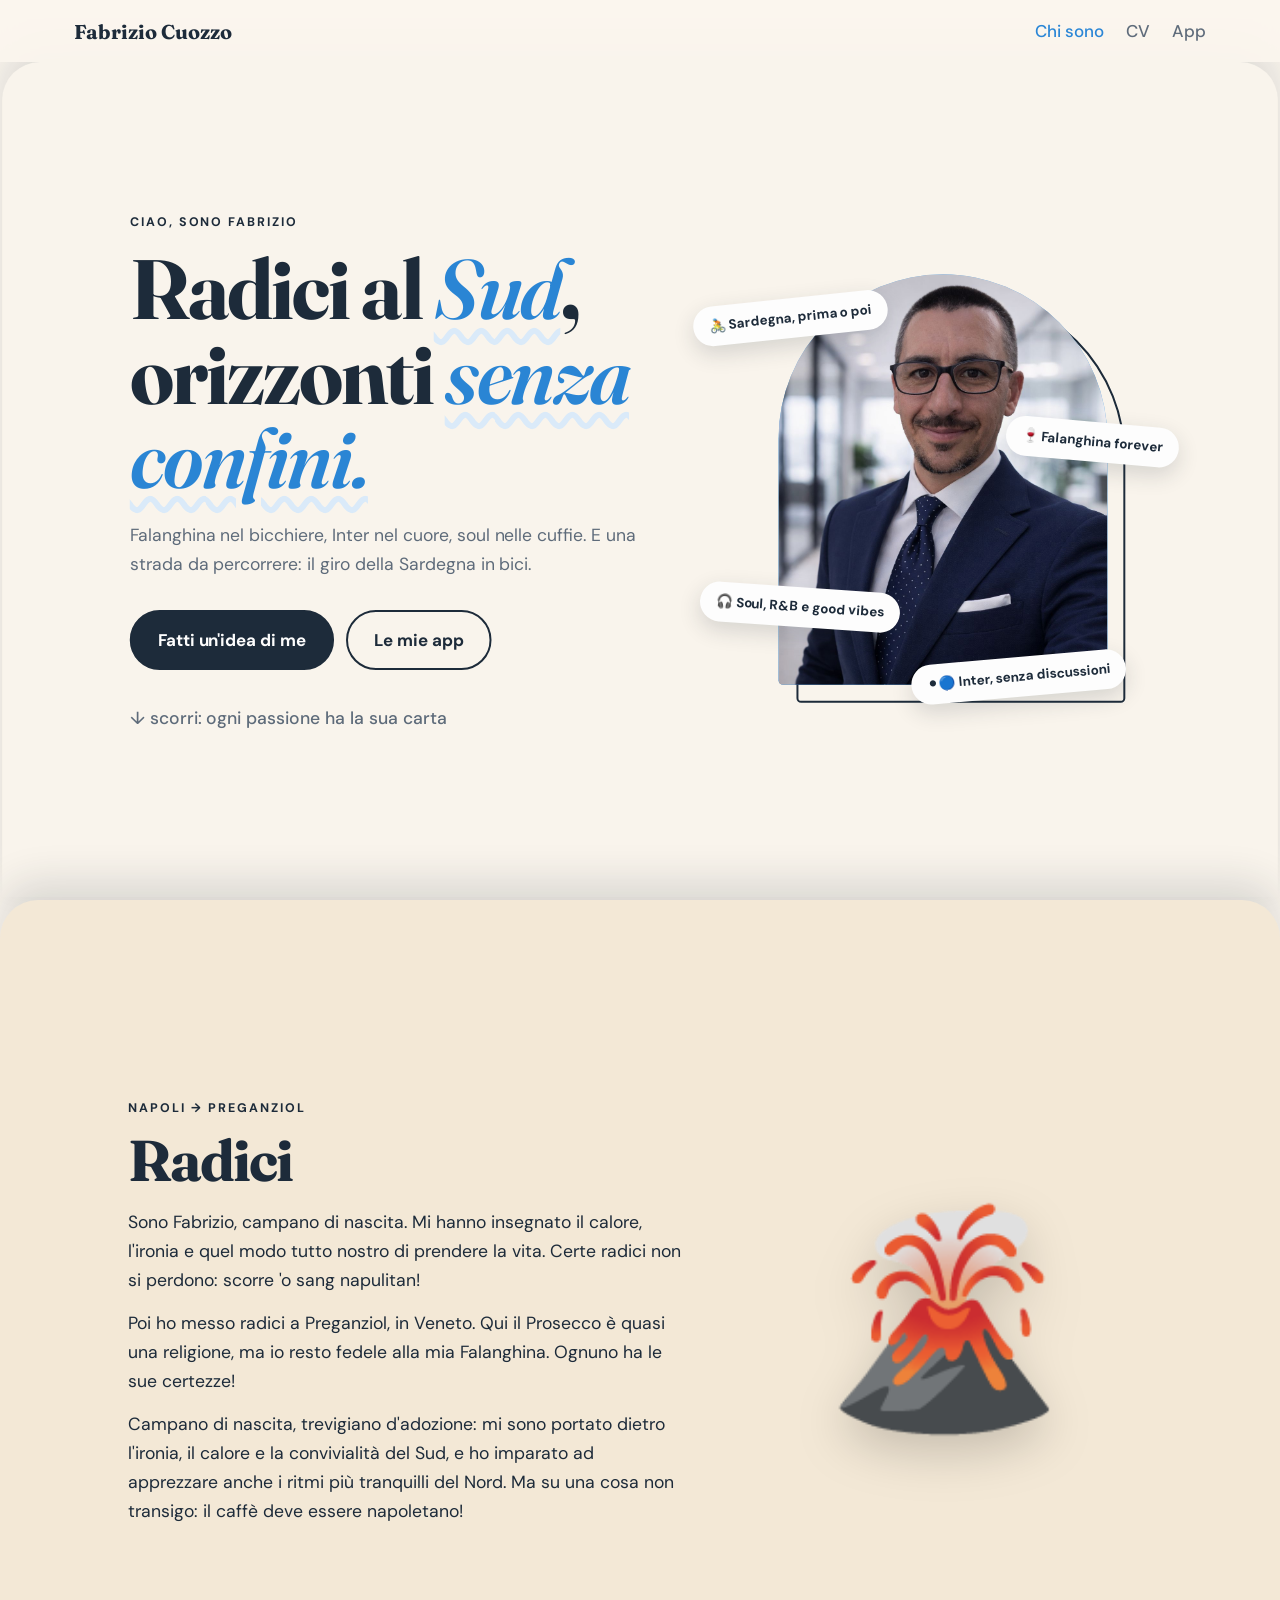
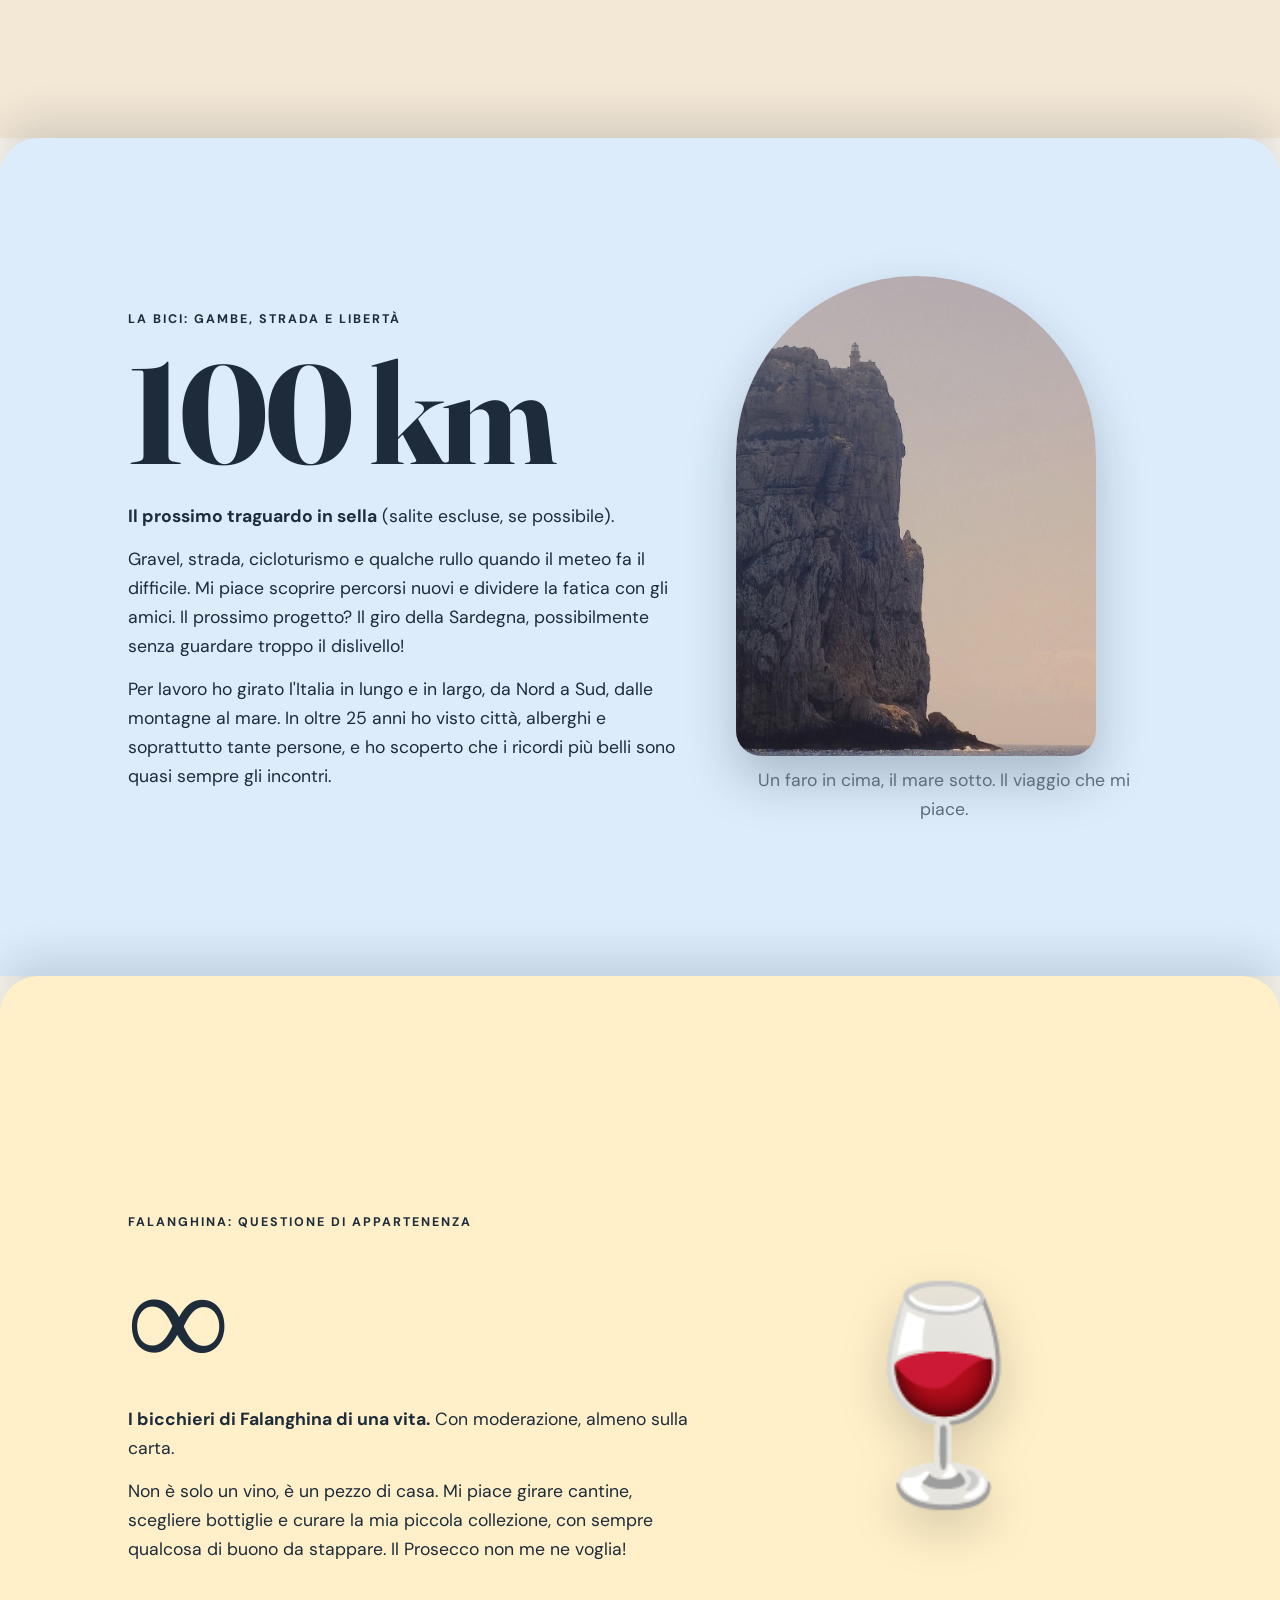
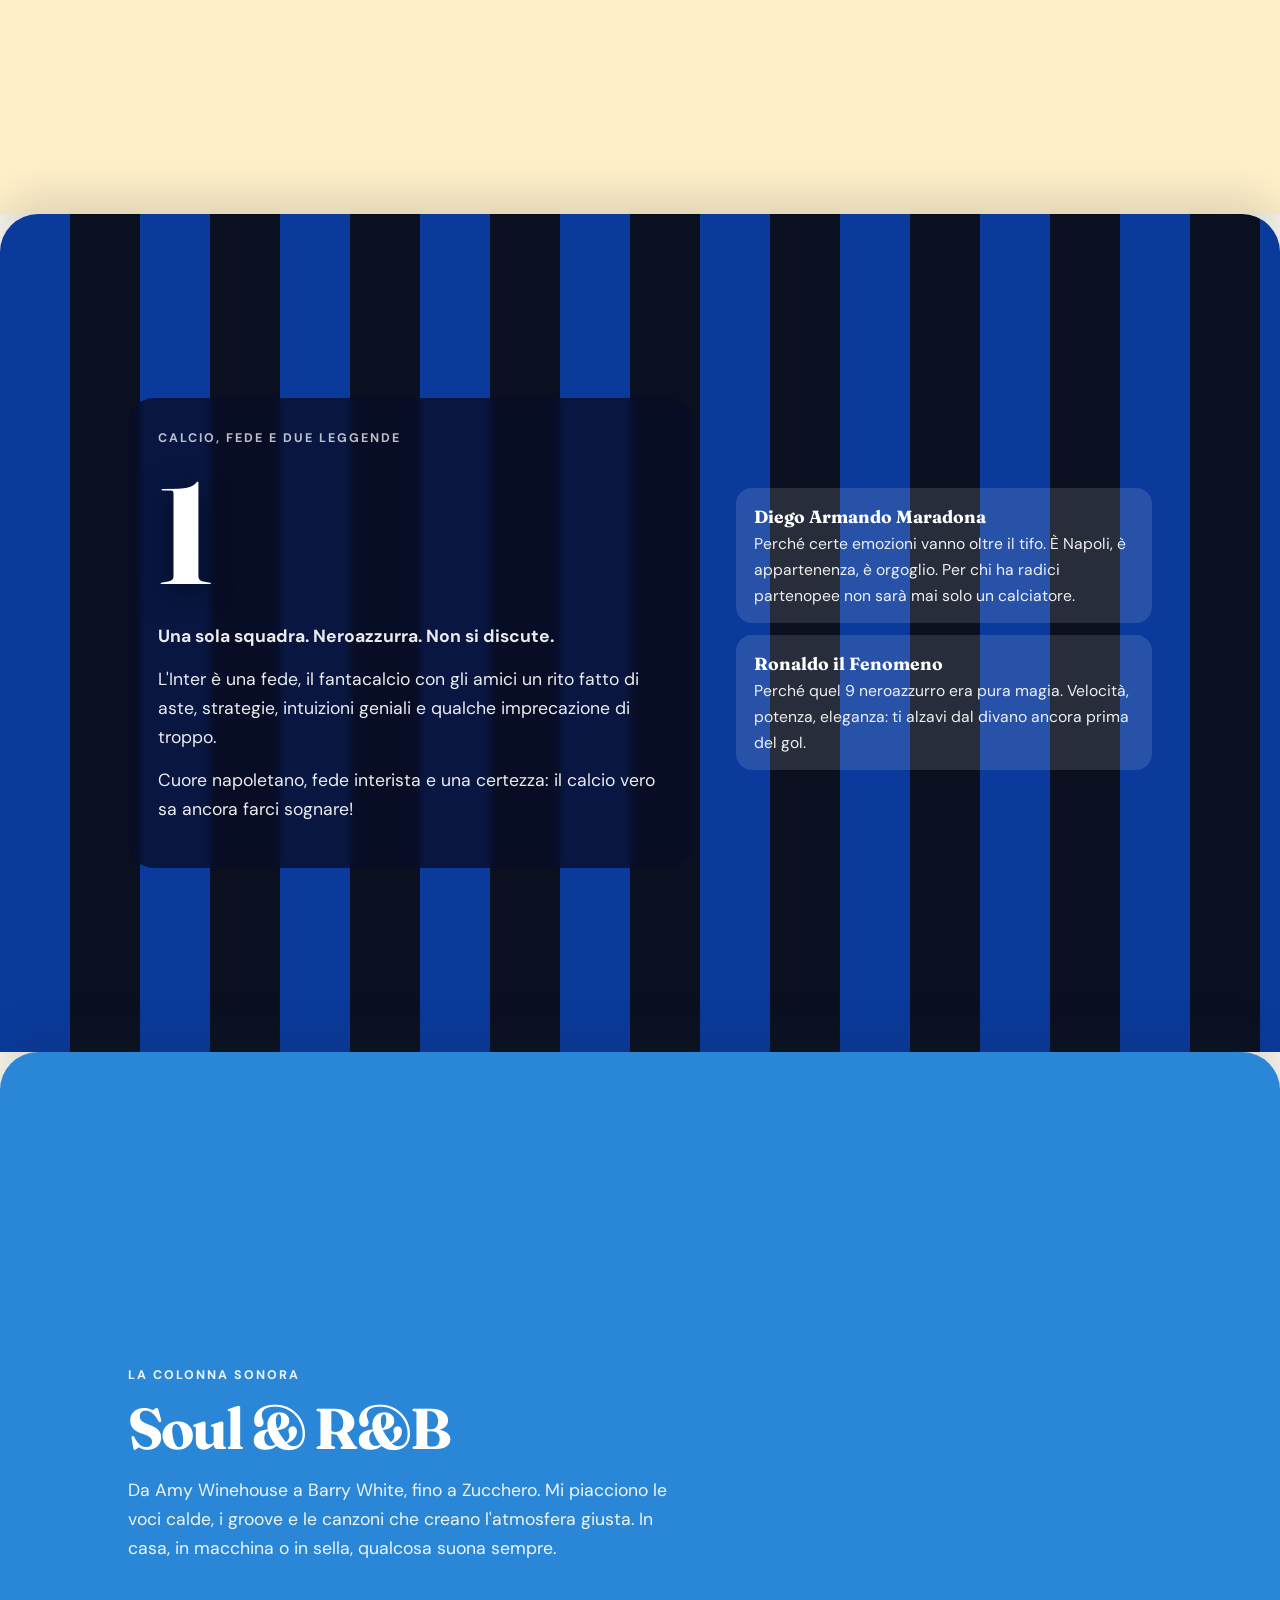
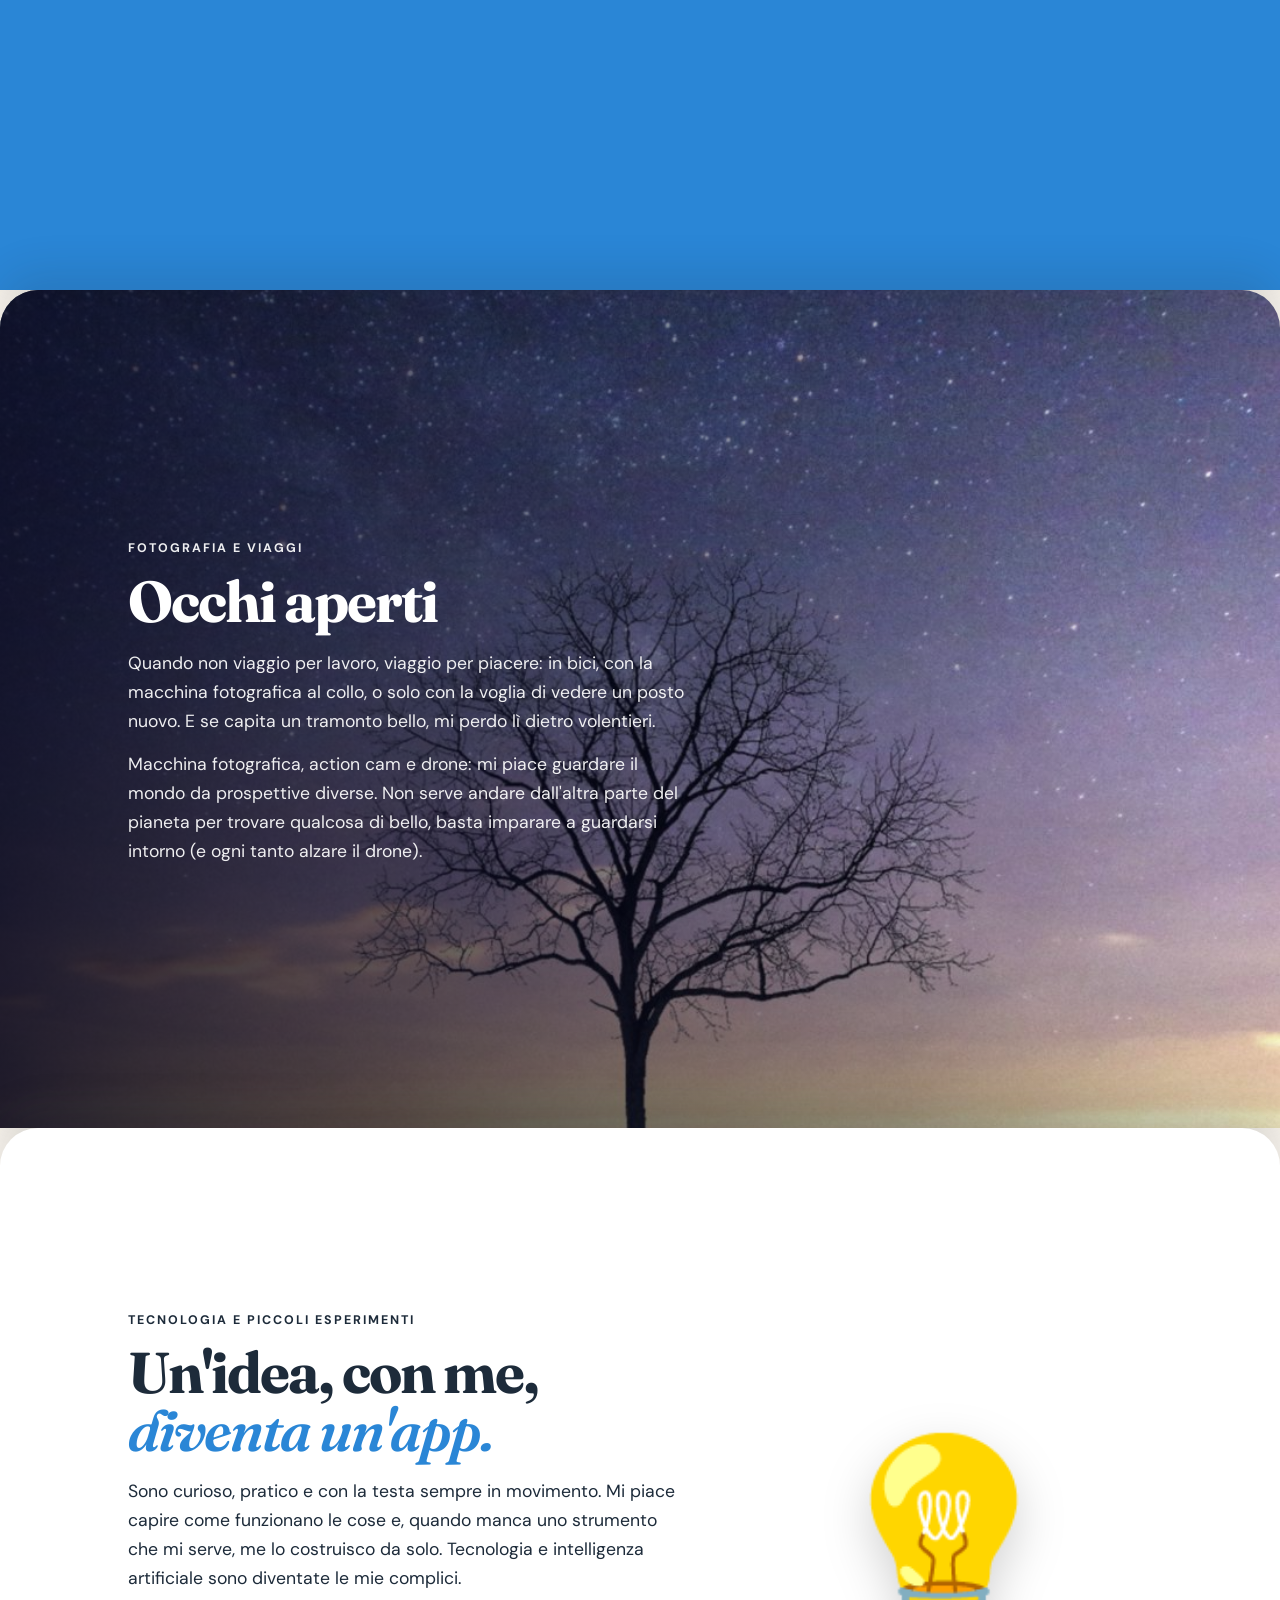
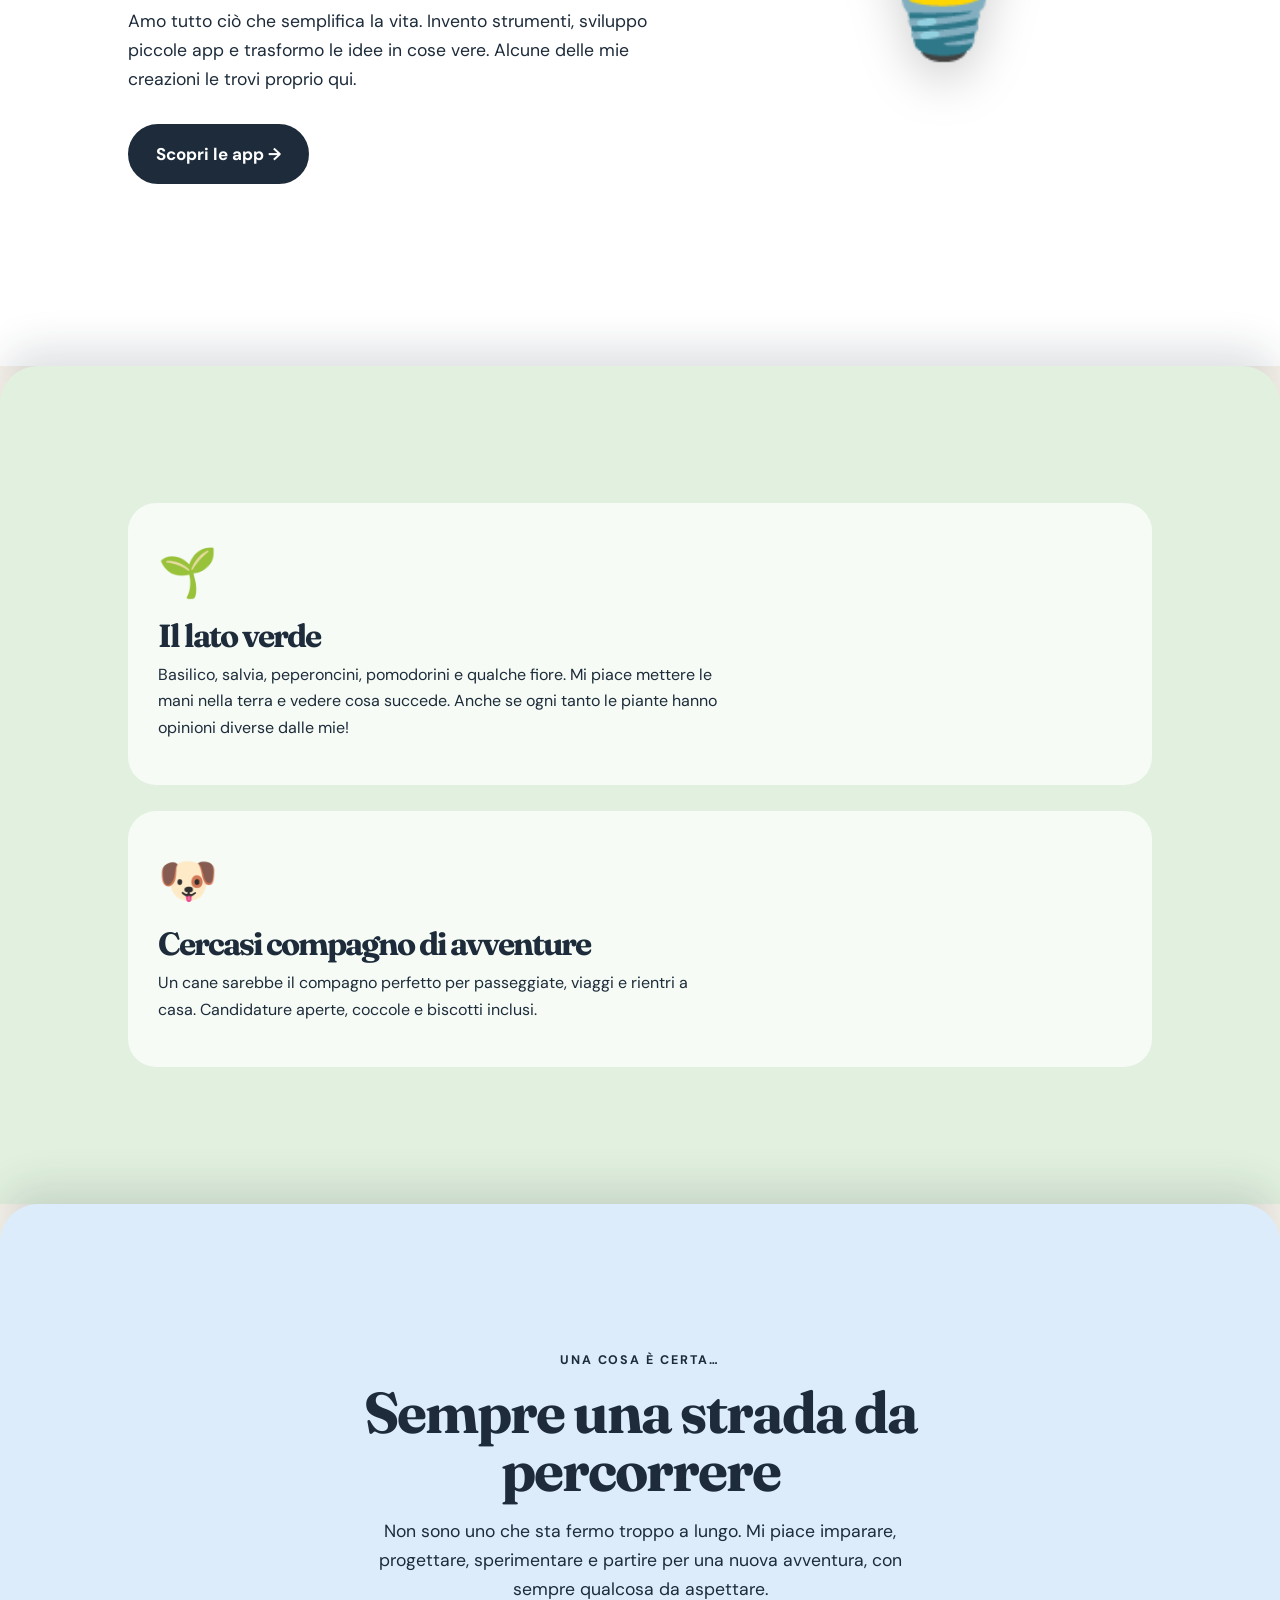
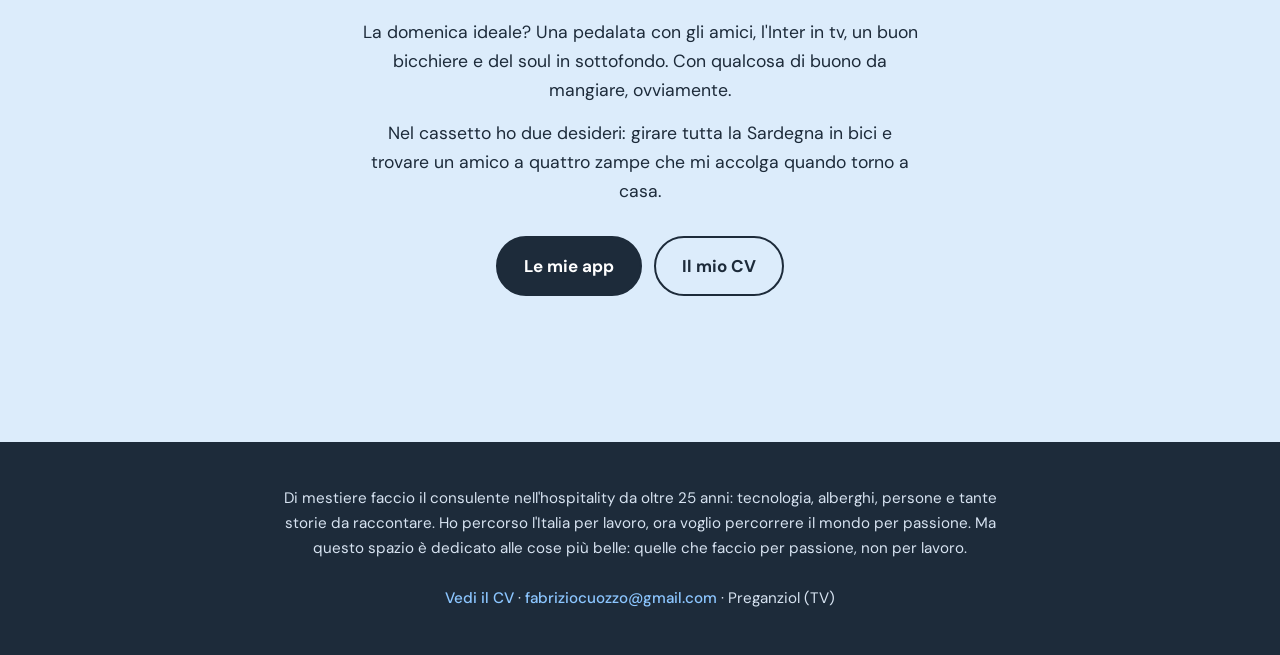
==== commit 2499fe6f: "Ripubblicata la nuova index.html Co-Authored-By: Claude Sonnet 5.5 <noreply@anthropic.com>" ====
--- a/index.html
+++ b/index.html
@@ -1,258 +1,8 @@
-<!doctype html>
-<html lang="it">
-<head>
-<meta charset="utf-8">
-<meta name="viewport" content="width=device-width, initial-scale=1">
-<title>Sito in configurazione</title>
-<meta name="description" content="Stiamo configurando qualcosa di nuovo. Torna presto.">
-<style>
-  :root {
-    --bg: #07080f;
-    --fg: #e8eaf6;
-    --muted: #8b90b0;
-    --a: #7c5cff;
-    --b: #00d4ff;
-    --c: #ff4fd8;
-  }
-  * { box-sizing: border-box; margin: 0; padding: 0; }
-  html, body { height: 100%; }
-  body {
-    background: var(--bg);
-    color: var(--fg);
-    font-family: "Segoe UI", system-ui, -apple-system, Roboto, sans-serif;
-    overflow: hidden;
-    display: grid;
-    place-items: center;
-  }
-
-  /* sfondo: blob sfumati animati */
-  .blob {
-    position: fixed;
-    width: 55vmax; height: 55vmax;
-    border-radius: 50%;
-    filter: blur(90px);
-    opacity: .35;
-    animation: float 18s ease-in-out infinite;
-    z-index: 0;
-  }
-  .b1 { background: var(--a); top: -20vmax; left: -15vmax; }
-  .b2 { background: var(--b); bottom: -25vmax; right: -15vmax; animation-delay: -6s; }
-  .b3 { background: var(--c); top: 30%; left: 45%; width: 35vmax; height: 35vmax; opacity: .18; animation-delay: -12s; }
-  @keyframes float {
-    0%,100% { transform: translate(0,0) scale(1); }
-    33%     { transform: translate(6vmax,4vmax) scale(1.1); }
-    66%     { transform: translate(-4vmax,6vmax) scale(.95); }
-  }
-
-  /* griglia sottile */
-  .grid {
-    position: fixed; inset: 0; z-index: 0;
-    background-image:
-      linear-gradient(rgba(255,255,255,.04) 1px, transparent 1px),
-      linear-gradient(90deg, rgba(255,255,255,.04) 1px, transparent 1px);
-    background-size: 56px 56px;
-    mask-image: radial-gradient(ellipse at center, #000 30%, transparent 75%);
-    -webkit-mask-image: radial-gradient(ellipse at center, #000 30%, transparent 75%);
-  }
-
-  canvas { position: fixed; inset: 0; z-index: 1; }
-
-  main {
-    position: relative; z-index: 2;
-    text-align: center;
-    padding: 2.5rem 1.5rem;
-    max-width: 760px;
-    width: 100%;
-  }
-
-  .card {
-    background: rgba(255,255,255,.04);
-    border: 1px solid rgba(255,255,255,.1);
-    border-radius: 28px;
-    padding: 3.2rem 2rem 2.6rem;
-    backdrop-filter: blur(18px);
-    -webkit-backdrop-filter: blur(18px);
-    box-shadow: 0 30px 80px rgba(0,0,0,.5), inset 0 1px 0 rgba(255,255,255,.08);
-    animation: rise .9s cubic-bezier(.2,.8,.2,1) both;
-  }
-  @keyframes rise { from { opacity: 0; transform: translateY(28px); } }
-
-  .gear {
-    width: 84px; height: 84px; margin: 0 auto 1.6rem;
-    color: var(--b);
-    filter: drop-shadow(0 0 18px rgba(0,212,255,.55));
-  }
-  .gear .big   { transform-origin: 32px 32px; animation: spin 9s linear infinite; }
-  .gear .small { transform-origin: 62px 62px; animation: spin 6s linear infinite reverse; color: var(--c); }
-  @keyframes spin { to { transform: rotate(360deg); } }
-
-  .badge {
-    display: inline-flex; align-items: center; gap: .55rem;
-    font-size: .78rem; letter-spacing: .18em; text-transform: uppercase;
-    color: var(--muted);
-    padding: .45rem .95rem;
-    border: 1px solid rgba(255,255,255,.12);
-    border-radius: 999px;
-    background: rgba(255,255,255,.03);
-    margin-bottom: 1.4rem;
-  }
-  .dot {
-    width: 8px; height: 8px; border-radius: 50%;
-    background: #3dffa0; box-shadow: 0 0 10px #3dffa0;
-    animation: pulse 1.6s ease-in-out infinite;
-  }
-  @keyframes pulse { 50% { opacity: .3; transform: scale(.7); } }
-
-  h1 {
-    font-size: clamp(2.2rem, 7vw, 4.2rem);
-    line-height: 1.05;
-    font-weight: 800;
-    letter-spacing: -.03em;
-    background: linear-gradient(110deg, var(--a), var(--b) 45%, var(--c) 90%);
-    background-size: 200% auto;
-    -webkit-background-clip: text; background-clip: text;
-    -webkit-text-fill-color: transparent; color: transparent;
-    animation: shine 6s linear infinite;
-  }
-  @keyframes shine { to { background-position: 200% center; } }
-
-  .sub {
-    margin: 1.2rem auto 0;
-    max-width: 30em;
-    color: var(--muted);
-    font-size: clamp(1rem, 2.4vw, 1.2rem);
-    line-height: 1.6;
-  }
-  .typing { color: var(--fg); border-right: 2px solid var(--b); padding-right: 3px; animation: blink 1s steps(1) infinite; }
-  @keyframes blink { 50% { border-color: transparent; } }
-
-  .bar {
-    margin: 2.2rem auto 0;
-    width: min(420px, 100%);
-    height: 8px; border-radius: 99px;
-    background: rgba(255,255,255,.08);
-    overflow: hidden;
-  }
-  .bar i {
-    display: block; height: 100%; width: 68%;
-    border-radius: inherit;
-    background: linear-gradient(90deg, var(--a), var(--b), var(--c));
-    background-size: 200% 100%;
-    animation: shine 3s linear infinite, grow 2.4s ease-out both;
-    box-shadow: 0 0 16px rgba(124,92,255,.7);
-  }
-  @keyframes grow { from { width: 0; } }
-  .pct { margin-top: .7rem; font-size: .85rem; color: var(--muted); font-variant-numeric: tabular-nums; }
-
-  footer { margin-top: 1.6rem; font-size: .8rem; color: #5d6285; }
-
-  @media (prefers-reduced-motion: reduce) {
-    *, *::before, *::after { animation: none !important; }
-    canvas { display: none; }
-  }
-</style>
-</head>
-<body>
-  <div class="blob b1"></div>
-  <div class="blob b2"></div>
-  <div class="blob b3"></div>
-  <div class="grid"></div>
-  <canvas id="stars" aria-hidden="true"></canvas>
-
-  <main>
-    <section class="card">
-      <svg class="gear" viewBox="0 0 90 90" fill="none" stroke="currentColor" stroke-width="3" stroke-linecap="round" stroke-linejoin="round" aria-hidden="true">
-        <g class="big">
-          <circle cx="32" cy="32" r="9"/>
-          <path d="M32 8v8M32 48v8M8 32h8M48 32h8M15 15l6 6M43 43l6 6M49 15l-6 6M21 43l-6 6"/>
-          <circle cx="32" cy="32" r="17"/>
-        </g>
-        <g class="small">
-          <circle cx="62" cy="62" r="5"/>
-          <path d="M62 49v5M62 70v5M49 62h5M70 62h5M53 53l3.5 3.5M67.5 67.5L71 71M71 53l-3.5 3.5M56.5 67.5L53 71"/>
-          <circle cx="62" cy="62" r="10"/>
-        </g>
-      </svg>
-
-      <div class="badge"><span class="dot"></span> Work in progress</div>
-
-      <h1>Sito in<br>configurazione</h1>
-
-      <p class="sub">
-        Stiamo mettendo a punto qualcosa di nuovo.<br>
-        <span class="typing" id="typing"></span>
-      </p>
-
-      <div class="bar" role="progressbar" aria-valuenow="68" aria-valuemin="0" aria-valuemax="100" aria-label="Avanzamento lavori"><i></i></div>
-      <div class="pct"><span id="pct">0</span>% completato</div>
-
-      <footer>Fabrizio Cuozzo &copy; <span id="year"></span> &middot; Torna a trovarci presto</footer>
-    </section>
-  </main>
-
-<script>
-  // anno nel footer
-  document.getElementById('year').textContent = new Date().getFullYear();
-
-  // percentuale che sale
-  (function () {
-    const el = document.getElementById('pct'), target = 68, t0 = performance.now(), dur = 2400;
-    (function tick(t) {
-      const p = Math.min((t - t0) / dur, 1);
-      el.textContent = Math.round(target * (1 - Math.pow(1 - p, 3)));
-      if (p < 1) requestAnimationFrame(tick);
-    })(t0);
-  })();
-
-  // effetto macchina da scrivere
-  (function () {
-    const phrases = ['Nuovo design in arrivo…', 'Ultimi ritocchi in corso…', 'Torniamo online a breve…'];
-    const el = document.getElementById('typing');
-    let i = 0, j = 0, del = false;
-    (function step() {
-      const s = phrases[i];
-      el.textContent = s.slice(0, j);
-      if (!del && j === s.length) { del = true; return setTimeout(step, 1600); }
-      if (del && j === 0) { del = false; i = (i + 1) % phrases.length; }
-      j += del ? -1 : 1;
-      setTimeout(step, del ? 28 : 65);
-    })();
-  })();
-
-  // particelle / stelle con effetto parallasse sul mouse
-  (function () {
-    const c = document.getElementById('stars'), ctx = c.getContext('2d');
-    let w, h, dpr, stars = [], mx = 0, my = 0;
-    function resize() {
-      dpr = Math.min(window.devicePixelRatio || 1, 2);
-      w = c.width = innerWidth * dpr; h = c.height = innerHeight * dpr;
-      c.style.width = innerWidth + 'px'; c.style.height = innerHeight + 'px';
-      const n = Math.round((innerWidth * innerHeight) / 11000);
-      stars = Array.from({ length: n }, () => ({
-        x: Math.random() * w, y: Math.random() * h,
-        r: (Math.random() * 1.4 + .3) * dpr,
-        v: Math.random() * .25 + .05,
-        d: Math.random() * .8 + .2,
-        t: Math.random() * Math.PI * 2
-      }));
-    }
-    addEventListener('resize', resize); resize();
-    addEventListener('pointermove', e => {
-      mx = (e.clientX / innerWidth - .5); my = (e.clientY / innerHeight - .5);
-    });
-    (function draw() {
-      ctx.clearRect(0, 0, w, h);
-      for (const s of stars) {
-        s.y -= s.v * dpr; s.t += .02;
-        if (s.y < -5) { s.y = h + 5; s.x = Math.random() * w; }
-        const x = s.x + mx * 40 * s.d * dpr, y = s.y + my * 40 * s.d * dpr;
-        ctx.globalAlpha = .35 + Math.sin(s.t) * .3 * s.d;
-        ctx.fillStyle = '#cfd6ff';
-        ctx.beginPath(); ctx.arc(x, y, s.r, 0, Math.PI * 2); ctx.fill();
-      }
-      requestAnimationFrame(draw);
-    })();
-  })();
-</script>
-</body>
-</html>
+<!DOCTYPE html><html lang="it"><head><meta charset="utf-8"><meta name="viewport" content="width=device-width,initial-scale=1"><title>Fabrizio Cuozzo · Radici al Sud, orizzonti senza confini</title><meta name="description" content="Fabrizio Cuozzo: campano di nascita, trevigiano d'adozione. Bici, Falanghina, Inter, soul e tante idee."><meta property="og:title" content="Fabrizio Cuozzo · Radici al Sud, orizzonti senza confini"><meta property="og:description" content="Fabrizio Cuozzo: campano di nascita, trevigiano d'adozione. Bici, Falanghina, Inter, soul e tante idee."><link rel="icon" href="data:image/svg+xml,%3Csvg xmlns=%27http://www.w3.org/2000/svg%27 viewBox=%270 0 100 100%27%3E%3Ctext y=%27.9em%27 font-size=%2790%27%3E🚴%3C/text%3E%3C/svg%3E"><link rel="preconnect" href="https://fonts.googleapis.com"><link href="https://fonts.googleapis.com/css2?family=Fraunces:ital,opsz,wght@0,9..144,600;0,9..144,700;1,9..144,600&family=DM+Sans:wght@400;500;700&display=swap" rel="stylesheet"><link rel="stylesheet" href="style.css"></head><body><div class="bar" id="bar"></div><header class="nav"><div class="in"><a class="brand" href="index.html">Fabrizio Cuozzo</a><nav><a href="index.html" class="on">Chi sono</a><a href="cv.html">CV</a><a href="app.html">App</a></nav></div></header><main class="stack"><section class="sc c-hero"><div class="in"><div class="in-r"><p class="kick">Ciao, sono Fabrizio</p><h1>Radici al <em>Sud</em>, orizzonti <em>senza confini.</em></h1><p class="lead">Falanghina nel bicchiere, Inter nel cuore, soul nelle cuffie. E una strada da percorrere: il giro della Sardegna in bici.</p><div class="btns"><a class="btn p" href="#radici">Fatti un'idea di me</a><a class="btn" href="app.html">Le mie app</a></div><p class="scroll">↓ scorri: ogni passione ha la sua carta</p></div><div class="side"><div class="pic"><div class="frame"><img src="foto.jpg" alt="Fabrizio Cuozzo"></div><span class="st s1">🚴 Sardegna, prima o poi</span><span class="st s2">🍷 Falanghina forever</span><span class="st s3">🎧 Soul, R&amp;B e good vibes</span><span class="st s4">⚫🔵 Inter, senza discussioni</span></div></div></div></section><section class="sc c-radici" id="radici"><div class="in"><div class="in-r"><p class="kick">Napoli → Preganziol</p><h2>Radici</h2><p>Sono Fabrizio, campano di nascita. Mi hanno insegnato il calore, l'ironia e quel modo tutto nostro di prendere la vita. Certe radici non si perdono: scorre 'o sang napulitan!</p><p>Poi ho messo radici a Preganziol, in Veneto. Qui il Prosecco è quasi una religione, ma io resto fedele alla mia Falanghina. Ognuno ha le sue certezze!</p><p>Campano di nascita, trevigiano d'adozione: mi sono portato dietro l'ironia, il calore e la convivialità del Sud, e ho imparato ad apprezzare anche i ritmi più tranquilli del Nord. Ma su una cosa non transigo: il caffè deve essere napoletano!</p></div><div class="side"><div class="emo">🌋</div></div></div></section><section class="sc c-strada"><div class="in"><div class="in-r"><p class="kick">La bici: gambe, strada e libertà</p><div class="big">100 km</div><p><b>Il prossimo traguardo in sella</b> (salite escluse, se possibile).</p><p>Gravel, strada, cicloturismo e qualche rullo quando il meteo fa il difficile. Mi piace scoprire percorsi nuovi e dividere la fatica con gli amici. Il prossimo progetto? Il giro della Sardegna, possibilmente senza guardare troppo il dislivello!</p><p>Per lavoro ho girato l'Italia in lungo e in largo, da Nord a Sud, dalle montagne al mare. In oltre 25 anni ho visto città, alberghi e soprattutto tante persone, e ho scoperto che i ricordi più belli sono quasi sempre gli incontri.</p></div><div class="side"><div><div class="photo"><img src="faro.jpg" alt="Un faro su una scogliera a picco sul mare"></div><p class="cap">Un faro in cima, il mare sotto. Il viaggio che mi piace.</p></div></div></div></section><section class="sc c-tavola"><div class="in"><div class="in-r"><p class="kick">Falanghina: questione di appartenenza</p><div class="big">∞</div><p><b>I bicchieri di Falanghina di una vita.</b> Con moderazione, almeno sulla carta.</p><p>Non è solo un vino, è un pezzo di casa. Mi piace girare cantine, scegliere bottiglie e curare la mia piccola collezione, con sempre qualcosa di buono da stappare. Il Prosecco non me ne voglia!</p></div><div class="side"><div class="emo">🍷</div></div></div></section><section class="sc c-tifo"><div class="in"><div class="in-r"><div class="txt"><p class="kick">Calcio, fede e due leggende</p><div class="big">1</div><p><b>Una sola squadra. Neroazzurra. Non si discute.</b></p><p>L'Inter è una fede, il fantacalcio con gli amici un rito fatto di aste, strategie, intuizioni geniali e qualche imprecazione di troppo.</p><p>Cuore napoletano, fede interista e una certezza: il calcio vero sa ancora farci sognare!</p></div></div><div class="side"><div class="legends"><div><b>Diego Armando Maradona</b><p>Perché certe emozioni vanno oltre il tifo. È Napoli, è appartenenza, è orgoglio. Per chi ha radici partenopee non sarà mai solo un calciatore.</p></div><div><b>Ronaldo il Fenomeno</b><p>Perché quel 9 neroazzurro era pura magia. Velocità, potenza, eleganza: ti alzavi dal divano ancora prima del gol.</p></div></div></div></div></section><section class="sc c-musica"><div class="in"><div class="in-r"><p class="kick">La colonna sonora</p><h2>Soul &amp; R&amp;B</h2><p>Da Amy Winehouse a Barry White, fino a Zucchero. Mi piacciono le voci calde, i groove e le canzoni che creano l'atmosfera giusta. In casa, in macchina o in sella, qualcosa suona sempre.</p></div><div class="side"><div class="eq"><span></span><span></span><span></span><span></span><span></span><span></span><span></span><span></span><span></span></div></div></div></section><section class="sc c-foto"><div class="in"><div class="in-r"><p class="kick">Fotografia e viaggi</p><h2>Occhi aperti</h2><p>Quando non viaggio per lavoro, viaggio per piacere: in bici, con la macchina fotografica al collo, o solo con la voglia di vedere un posto nuovo. E se capita un tramonto bello, mi perdo lì dietro volentieri.</p><p>Macchina fotografica, action cam e drone: mi piace guardare il mondo da prospettive diverse. Non serve andare dall'altra parte del pianeta per trovare qualcosa di bello, basta imparare a guardarsi intorno (e ogni tanto alzare il drone).</p></div><div class="side"></div></div></section><section class="sc c-tech"><div class="in"><div class="in-r"><p class="kick">Tecnologia e piccoli esperimenti</p><h2>Un'idea, con me, <em>diventa un'app.</em></h2><p>Sono curioso, pratico e con la testa sempre in movimento. Mi piace capire come funzionano le cose e, quando manca uno strumento che mi serve, me lo costruisco da solo. Tecnologia e intelligenza artificiale sono diventate le mie complici.</p><p>Amo tutto ciò che semplifica la vita. Invento strumenti, sviluppo piccole app e trasformo le idee in cose vere. Alcune delle mie creazioni le trovi proprio qui.</p><div class="btns"><a class="btn p" href="app.html">Scopri le app →</a></div></div><div class="side"><div class="emo">💡</div></div></div></section><section class="sc c-verde"><div class="in"><div class="duo in-r"><div><i>🌱</i><h2>Il lato verde</h2><p>Basilico, salvia, peperoncini, pomodorini e qualche fiore. Mi piace mettere le mani nella terra e vedere cosa succede. Anche se ogni tanto le piante hanno opinioni diverse dalle mie!</p></div><div><i>🐶</i><h2>Cercasi compagno di avventure</h2><p>Un cane sarebbe il compagno perfetto per passeggiate, viaggi e rientri a casa. Candidature aperte, coccole e biscotti inclusi.</p></div></div></div></section><section class="sc c-fine"><div class="in"><div class="in-r"><p class="kick">Una cosa è certa…</p><h2>Sempre una strada da percorrere</h2><p>Non sono uno che sta fermo troppo a lungo. Mi piace imparare, progettare, sperimentare e partire per una nuova avventura, con sempre qualcosa da aspettare.</p><p>La domenica ideale? Una pedalata con gli amici, l'Inter in tv, un buon bicchiere e del soul in sottofondo. Con qualcosa di buono da mangiare, ovviamente.</p><p>Nel cassetto ho due desideri: girare tutta la Sardegna in bici e trovare un amico a quattro zampe che mi accolga quando torno a casa.</p><div class="btns" style="justify-content:center"><a class="btn p" href="app.html">Le mie app</a><a class="btn" href="cv.html">Il mio CV</a></div></div></div></section></main><footer><div class="wrap">Di mestiere faccio il consulente nell'hospitality da oltre 25 anni: tecnologia, alberghi, persone e tante storie da raccontare. Ho percorso l'Italia per lavoro, ora voglio percorrere il mondo per passione. Ma questo spazio è dedicato alle cose più belle: quelle che faccio per passione, non per lavoro.<br><br><a href="cv.html">Vedi il CV</a> · <a href="mailto:fabriziocuozzo@gmail.com">fabriziocuozzo@gmail.com</a> · Preganziol (TV)</div></footer><script>addEventListener("scroll",()=>{const h=document.documentElement;document.getElementById("bar").style.width=(h.scrollTop/(h.scrollHeight-h.clientHeight)*100)+"%"},{passive:true});</script><script>
+const cards=[...document.querySelectorAll(".sc")],nh=parseInt(getComputedStyle(document.documentElement).getPropertyValue("--nh"))||62;
+function fit(){cards.forEach(c=>{c.style.top=Math.min(nh,innerHeight-c.offsetHeight)+"px"})}
+function fx(){cards.forEach((c,i)=>{const n=cards[i+1];if(!n)return;const p=Math.max(0,Math.min(1,1-(n.getBoundingClientRect().top-nh)/innerHeight));c.style.transform="scale("+(1-.05*p)+")";c.style.filter="brightness("+(1-.12*p)+")"})}
+addEventListener("resize",()=>{fit();fx()});addEventListener("scroll",fx,{passive:true});addEventListener("load",()=>{fit();fx()});fit();fx();
+const io=new IntersectionObserver(es=>es.forEach(e=>{if(e.isIntersecting){e.target.classList.add("in")}}),{threshold:.2});
+document.querySelectorAll(".in-r").forEach(e=>io.observe(e));
+</script></body></html>
--- a/style.css
+++ b/style.css
@@ -0,0 +1,80 @@
+*{box-sizing:border-box;margin:0;padding:0}html{scroll-behavior:smooth}a{color:inherit;text-decoration:none}
+:root{--bg:#fbf6ee;--ink:#1d2b3a;--mut:#5f6c7b;--ac:#2a86d6;--soft:#dcecfb;--sand:#f3e8d6;--nh:62px}
+body{font-family:"DM Sans",system-ui,sans-serif;background:var(--bg);color:var(--ink);line-height:1.65;font-size:17px}
+.wrap{max-width:1040px;margin:auto;padding:0 24px}
+.nav{position:sticky;top:0;z-index:50;height:var(--nh);background:rgba(251,246,238,.92);backdrop-filter:blur(8px)}
+.nav .in{max-width:1180px;margin:auto;padding:0 24px;height:100%;display:flex;justify-content:space-between;align-items:center}
+.brand{font-family:Fraunces,Georgia,serif;font-weight:700;font-size:1.25rem}
+nav a{margin-left:22px;color:var(--mut);font-weight:500}nav a:hover,nav a.on{color:var(--ac)}
+.bar{position:fixed;top:0;left:0;height:4px;width:0;background:var(--ac);z-index:60}
+h1,h2,.big{font-family:Fraunces,Georgia,serif;font-weight:700;letter-spacing:-2px;line-height:1}
+em{font-style:italic;color:var(--ac);font-weight:600}
+.btn{display:inline-block;padding:14px 26px;border-radius:999px;font-weight:700;border:2px solid currentColor;transition:.2s}
+.btn.p{background:var(--ink);color:#fff;border-color:var(--ink)}.btn:hover{transform:translateY(-2px);box-shadow:0 10px 24px rgba(0,0,0,.18)}
+.btn.w{background:#fff;color:var(--ac);border-color:#fff}
+.btns{display:flex;gap:12px;margin-top:30px;flex-wrap:wrap}
+/* stack di carte */
+.stack{position:relative}
+.sc{position:sticky;top:var(--nh);min-height:calc(100svh - var(--nh));border-radius:38px 38px 0 0;box-shadow:0 -18px 40px rgba(29,43,58,.14);display:flex;align-items:center;padding:56px 0;transform-origin:50% 0;overflow:hidden}
+.sc>.in{width:100%;max-width:1080px;margin:auto;padding:0 28px;display:grid;grid-template-columns:1.15fr .85fr;gap:44px;align-items:center}
+.sc .kick{font-weight:700;letter-spacing:.16em;text-transform:uppercase;font-size:.78rem;margin-bottom:14px;opacity:.8}
+.sc .big{font-size:clamp(3.6rem,11vw,9rem);margin-bottom:18px;letter-spacing:-4px}
+.sc h2{font-size:clamp(2.2rem,5vw,3.6rem);margin-bottom:18px}
+.sc p{margin-bottom:14px;font-size:1.1rem;max-width:560px}
+.sc .side{position:relative;display:grid;place-items:center}
+.in-r>*{opacity:0;transform:translateY(26px);transition:.8s cubic-bezier(.2,.7,.2,1)}
+.in-r.in>*{opacity:1;transform:none}.in-r.in>*:nth-child(2){transition-delay:.08s}.in-r.in>*:nth-child(3){transition-delay:.16s}.in-r.in>*:nth-child(4){transition-delay:.24s}.in-r.in>*:nth-child(5){transition-delay:.32s}
+.c-hero{background:var(--bg)}.c-radici{background:var(--sand)}.c-strada{background:var(--soft)}.c-tavola{background:#fff0c9}
+.c-tifo{background:repeating-linear-gradient(90deg,#0a3a9c 0 70px,#0a1020 70px 140px);color:#fff}
+.c-musica{background:var(--ac);color:#fff}.c-foto{background:#0e1230 url(albero.jpg) center 45%/cover;color:#fff}
+.c-tech{background:#fff}.c-verde{background:#e2f1df}.c-fine{background:var(--soft)}
+.c-tifo .box,.c-foto .shade{background:rgba(10,16,32,.72)}
+.c-foto::before{content:"";position:absolute;inset:0;background:linear-gradient(90deg,rgba(8,10,34,.88),rgba(8,10,34,.35) 70%,transparent)}
+.c-foto .in{position:relative}
+.c-tifo .in{position:relative}
+.c-tifo .big{color:#fff;text-shadow:0 6px 30px rgba(0,0,0,.5)}
+.c-tifo .big,.c-musica h2{color:#fff}
+.c-tifo p,.c-musica p,.c-foto p{color:rgba(255,255,255,.92)}
+.c-tifo .txt{background:rgba(8,14,40,.78);padding:30px;border-radius:26px;backdrop-filter:blur(3px)}
+/* hero */
+.c-hero h1{font-size:clamp(2.8rem,6.6vw,5.4rem)}
+.c-hero h1 em{text-decoration:underline wavy var(--soft);text-decoration-thickness:6px;text-underline-offset:10px}
+.lead{font-size:1.25rem;color:var(--mut);max-width:540px;margin-top:22px}
+.pic{position:relative;width:min(330px,86%)}
+.frame{position:relative;aspect-ratio:4/5;border-radius:999px 999px 28px 28px;overflow:hidden;background:linear-gradient(160deg,#79b9ee,var(--ac));z-index:1}
+.frame img{position:absolute;inset:0;width:100%;height:100%;object-fit:cover;object-position:50% 12%}
+.pic::before{content:"";position:absolute;inset:18px -18px -18px 18px;border:2px solid var(--ink);border-radius:999px 999px 28px 28px}
+.st{position:absolute;z-index:2;background:#fff;border-radius:999px;padding:9px 16px;font-weight:700;font-size:.84rem;box-shadow:0 8px 22px rgba(29,43,58,.16);white-space:nowrap}
+.s1{top:6%;left:-26%;transform:rotate(-6deg)}.s2{top:36%;right:-22%;transform:rotate(5deg)}.s3{bottom:14%;left:-24%;transform:rotate(4deg)}.s4{bottom:-3%;right:-6%;transform:rotate(-5deg)}
+.scroll{margin-top:34px;color:var(--mut);font-size:.9rem;font-weight:500}
+/* altri elementi */
+.photo{width:100%;max-width:360px;aspect-ratio:3/4;border-radius:200px 200px 28px 28px;overflow:hidden;box-shadow:0 24px 50px rgba(29,43,58,.25)}
+.photo img{width:100%;height:100%;object-fit:cover;object-position:35% 30%}
+.cap{font-size:.85rem;color:var(--mut);margin-top:10px;text-align:center}
+.emo{font-size:clamp(7rem,18vw,13rem);line-height:1;filter:drop-shadow(0 18px 24px rgba(0,0,0,.18))}
+.legends{display:grid;gap:12px;margin:6px 0 14px}.legends div{background:rgba(255,255,255,.12);border-radius:16px;padding:14px 18px}
+.legends b{font-family:Fraunces,serif;display:block;font-size:1.1rem}.legends p{font-size:.98rem;margin:0}
+.eq{display:flex;gap:10px;align-items:flex-end;height:220px}.eq span{width:22px;border-radius:12px 12px 4px 4px;background:rgba(255,255,255,.9);animation:eq 1.2s ease-in-out infinite}
+.eq span:nth-child(2n){animation-duration:.9s;background:#bfe0ff}.eq span:nth-child(3n){animation-duration:1.5s}.eq span:nth-child(4n){animation-delay:-.4s}
+@keyframes eq{0%,100%{height:25%}50%{height:100%}}
+.duo{display:grid;grid-template-columns:1fr 1fr;gap:26px;width:100%}
+.duo>div{background:rgba(255,255,255,.7);border-radius:28px;padding:30px}
+.duo i{font-style:normal;font-size:3rem;display:block}
+.duo h2{font-size:2rem;margin:8px 0 10px}.duo p{font-size:1rem}
+.c-verde .in{grid-template-columns:1fr}
+.final{text-align:center;justify-content:center}
+.c-fine .in{grid-template-columns:1fr;max-width:820px;text-align:center}
+.c-fine p{margin-left:auto;margin-right:auto}
+.pill{display:inline-block;background:#fff;border-radius:999px;padding:8px 16px;font-weight:700;margin:4px}
+footer{position:relative;background:var(--ink);color:#d7e3f1;padding:44px 0;text-align:center;font-size:.95rem}
+footer .wrap{max-width:780px}footer a{color:#8cc6ff;font-weight:500}
+/* pagine interne */
+.page{padding:56px 24px 90px}.page h1{font-size:clamp(2.6rem,6vw,4.4rem)}.page .lead{margin-bottom:34px}
+.apps{display:grid;grid-template-columns:repeat(auto-fill,minmax(280px,1fr));gap:20px}
+.app{border-radius:26px;padding:28px;transition:.3s}.app:hover{transform:translateY(-6px) rotate(-.8deg)}
+.app.k1{background:var(--soft)}.app.k2{background:var(--sand)}.app.k3{background:#fff;border:1px solid #eadfcd}
+.app i{font-style:normal;font-size:2.6rem;display:block;margin-bottom:10px}.app h3{font-family:Fraunces,serif;font-size:1.35rem;margin-bottom:6px}.app p{color:var(--mut);font-size:.98rem}
+.badge{display:inline-block;font-size:.76rem;font-weight:700;padding:4px 12px;border-radius:999px;background:#fff;color:var(--mut);margin-top:8px}.badge.ok{background:var(--ac);color:#fff}
+.go{display:inline-block;margin-top:10px;color:var(--ac);font-weight:700}
+@media(max-width:860px){.st{display:none}.sc>.in{grid-template-columns:1fr;gap:26px}.sc .side{order:-1}.c-hero .pic{width:210px}.s1{left:-18%}.s2{right:-16%}.s3{left:-18%}.s4{right:-8%}.duo{grid-template-columns:1fr}.photo{max-width:230px}.sc{padding:38px 0;border-radius:28px 28px 0 0}.eq{height:120px}.emo{font-size:6rem}nav a{margin-left:14px}.c-foto::before{background:linear-gradient(180deg,rgba(8,10,34,.6),rgba(8,10,34,.85))}}
+@media(prefers-reduced-motion:reduce){*{animation:none!important;transition:none!important}.in-r>*{opacity:1;transform:none}}
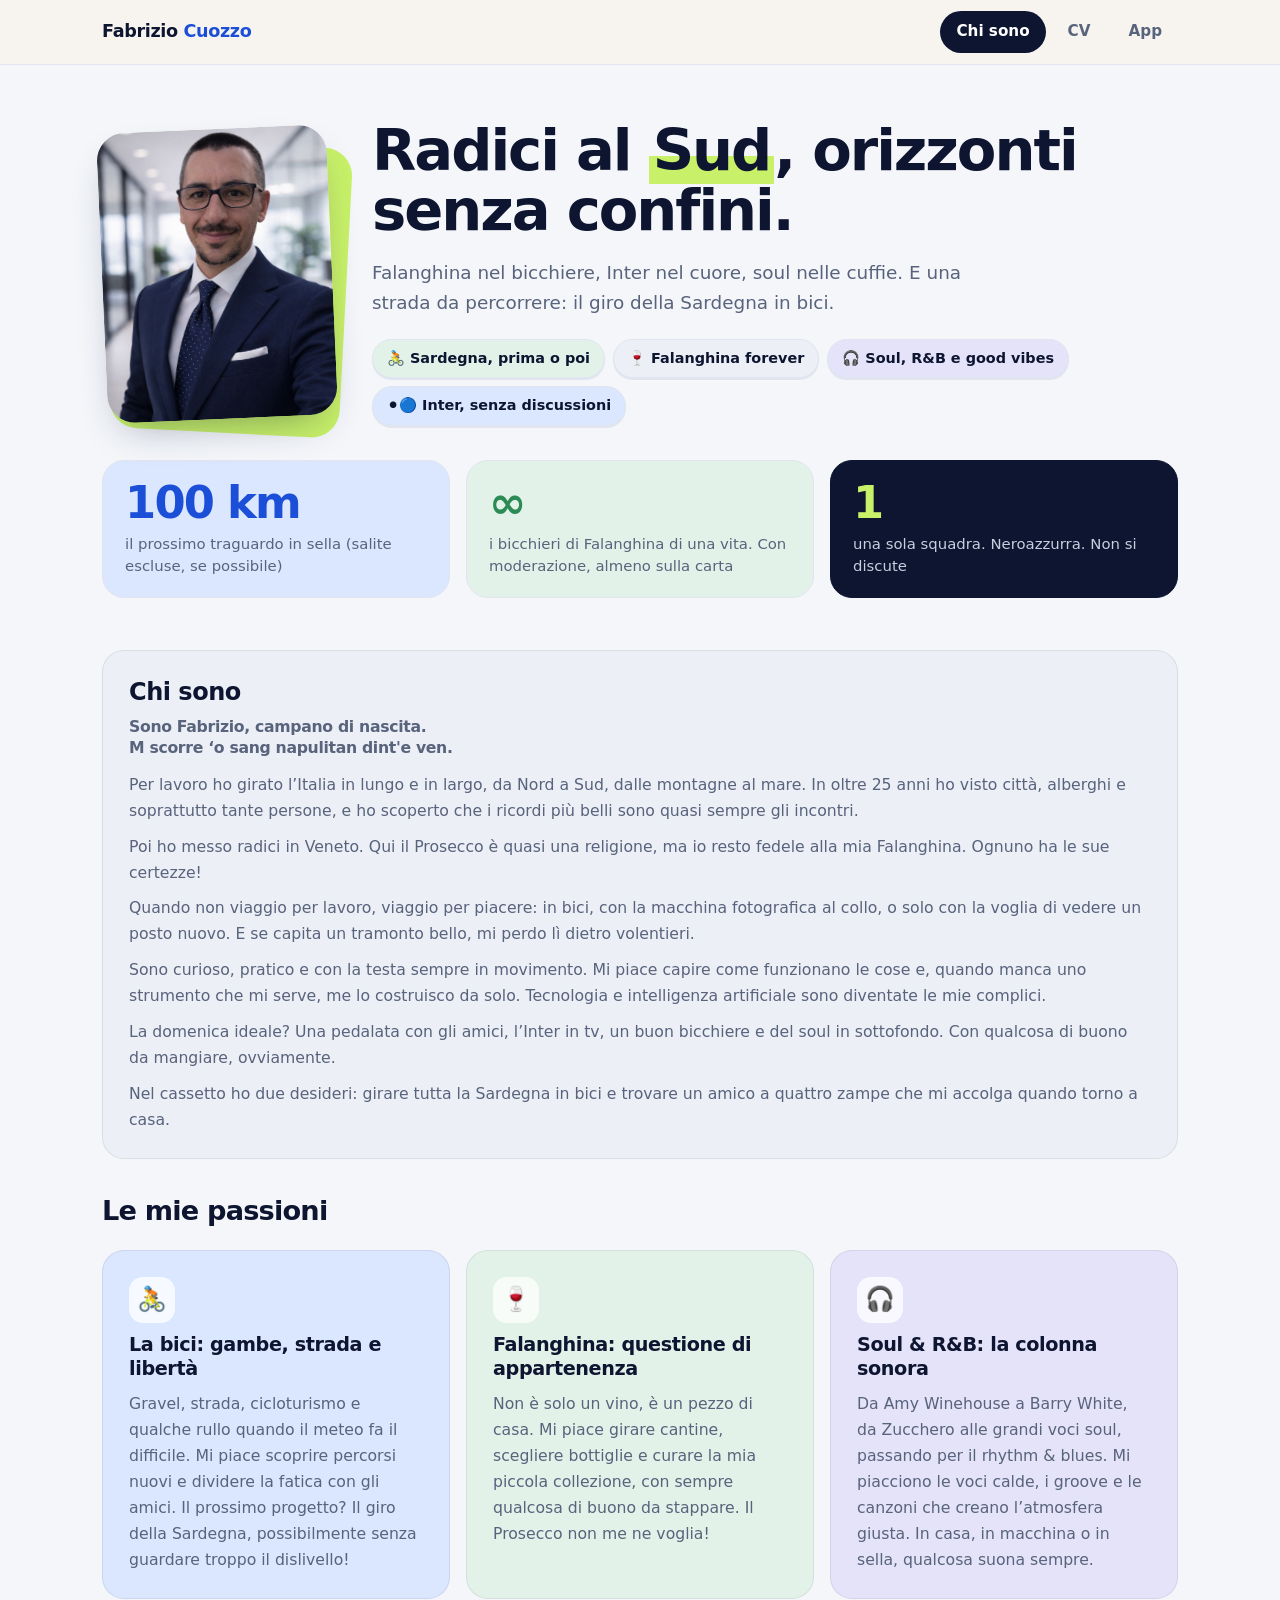
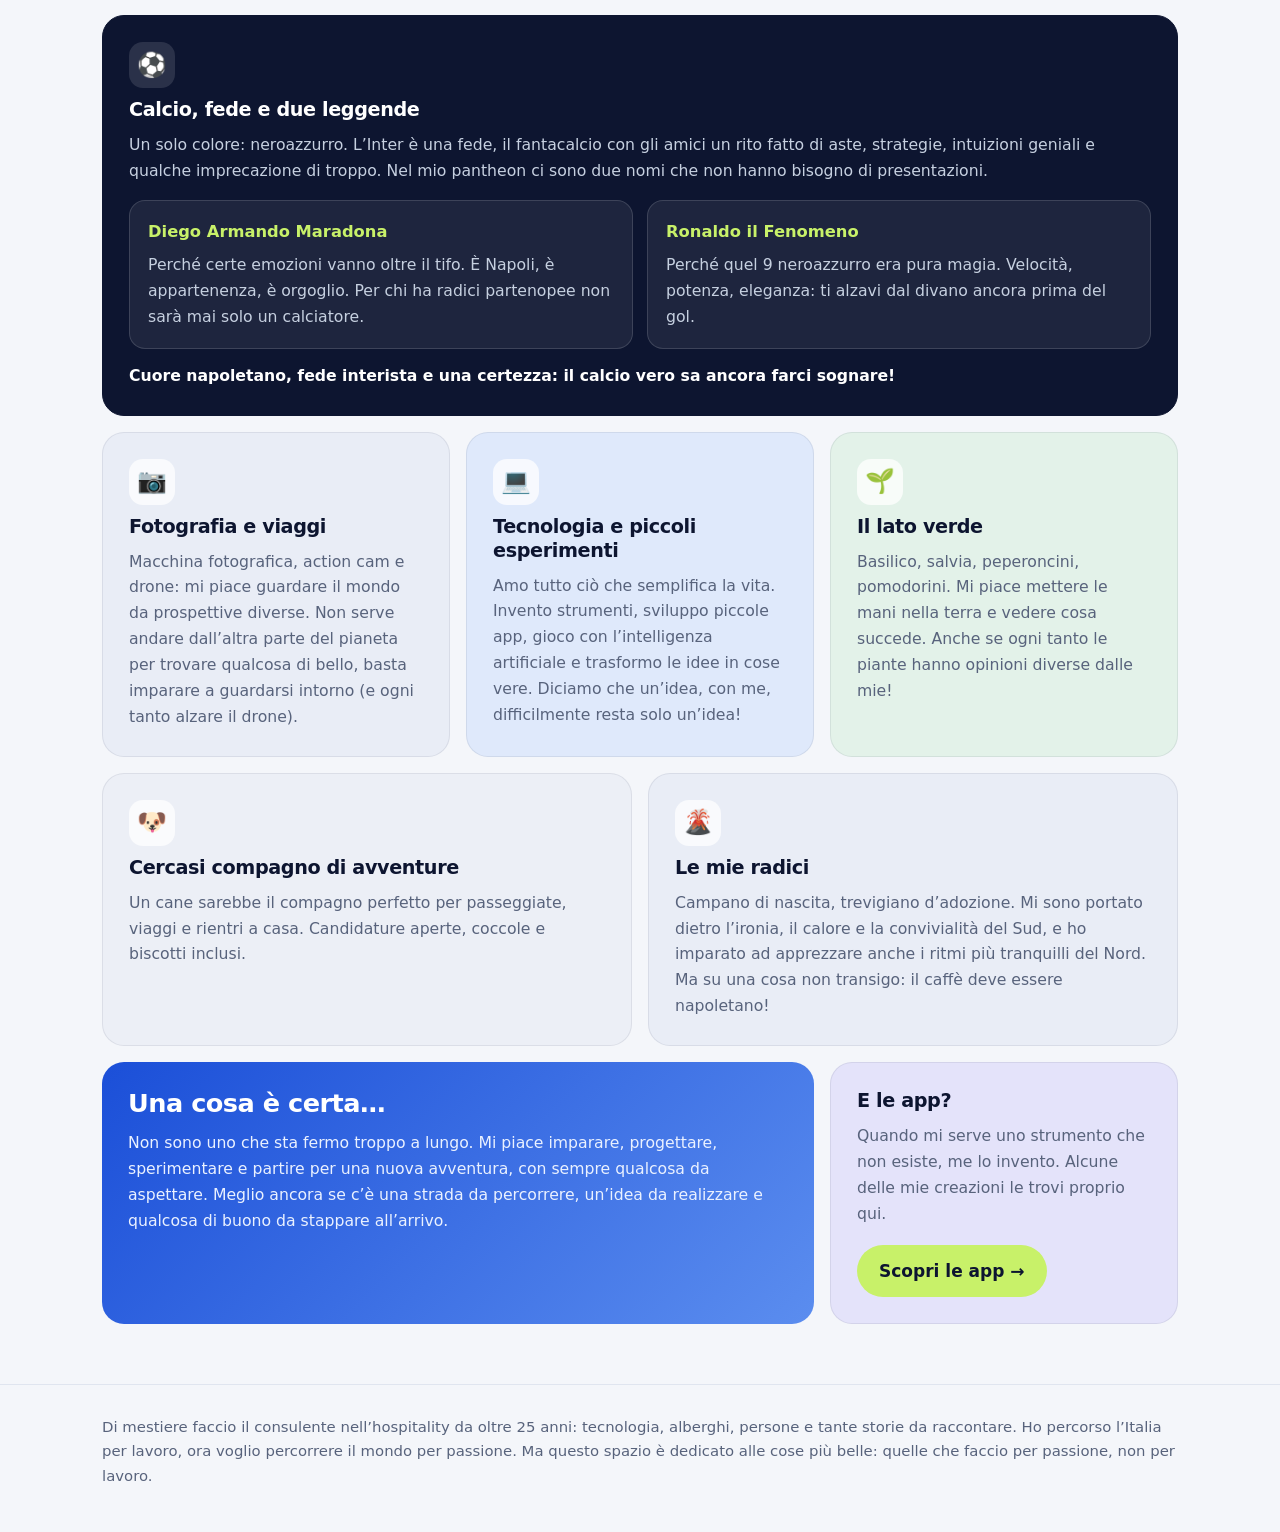
==== commit 9cdb2d85: "Nuova home: foto a sinistra, card passioni, tema Neroazzurro Co-Authored-By: Claude Sonnet 5.5 <nore" ====
--- a/index.html
+++ b/index.html
@@ -1,8 +1,227 @@
-<!DOCTYPE html><html lang="it"><head><meta charset="utf-8"><meta name="viewport" content="width=device-width,initial-scale=1"><title>Fabrizio Cuozzo · Radici al Sud, orizzonti senza confini</title><meta name="description" content="Fabrizio Cuozzo: campano di nascita, trevigiano d'adozione. Bici, Falanghina, Inter, soul e tante idee."><meta property="og:title" content="Fabrizio Cuozzo · Radici al Sud, orizzonti senza confini"><meta property="og:description" content="Fabrizio Cuozzo: campano di nascita, trevigiano d'adozione. Bici, Falanghina, Inter, soul e tante idee."><link rel="icon" href="data:image/svg+xml,%3Csvg xmlns=%27http://www.w3.org/2000/svg%27 viewBox=%270 0 100 100%27%3E%3Ctext y=%27.9em%27 font-size=%2790%27%3E🚴%3C/text%3E%3C/svg%3E"><link rel="preconnect" href="https://fonts.googleapis.com"><link href="https://fonts.googleapis.com/css2?family=Fraunces:ital,opsz,wght@0,9..144,600;0,9..144,700;1,9..144,600&family=DM+Sans:wght@400;500;700&display=swap" rel="stylesheet"><link rel="stylesheet" href="style.css"></head><body><div class="bar" id="bar"></div><header class="nav"><div class="in"><a class="brand" href="index.html">Fabrizio Cuozzo</a><nav><a href="index.html" class="on">Chi sono</a><a href="cv.html">CV</a><a href="app.html">App</a></nav></div></header><main class="stack"><section class="sc c-hero"><div class="in"><div class="in-r"><p class="kick">Ciao, sono Fabrizio</p><h1>Radici al <em>Sud</em>, orizzonti <em>senza confini.</em></h1><p class="lead">Falanghina nel bicchiere, Inter nel cuore, soul nelle cuffie. E una strada da percorrere: il giro della Sardegna in bici.</p><div class="btns"><a class="btn p" href="#radici">Fatti un'idea di me</a><a class="btn" href="app.html">Le mie app</a></div><p class="scroll">↓ scorri: ogni passione ha la sua carta</p></div><div class="side"><div class="pic"><div class="frame"><img src="foto.jpg" alt="Fabrizio Cuozzo"></div><span class="st s1">🚴 Sardegna, prima o poi</span><span class="st s2">🍷 Falanghina forever</span><span class="st s3">🎧 Soul, R&amp;B e good vibes</span><span class="st s4">⚫🔵 Inter, senza discussioni</span></div></div></div></section><section class="sc c-radici" id="radici"><div class="in"><div class="in-r"><p class="kick">Napoli → Preganziol</p><h2>Radici</h2><p>Sono Fabrizio, campano di nascita. Mi hanno insegnato il calore, l'ironia e quel modo tutto nostro di prendere la vita. Certe radici non si perdono: scorre 'o sang napulitan!</p><p>Poi ho messo radici a Preganziol, in Veneto. Qui il Prosecco è quasi una religione, ma io resto fedele alla mia Falanghina. Ognuno ha le sue certezze!</p><p>Campano di nascita, trevigiano d'adozione: mi sono portato dietro l'ironia, il calore e la convivialità del Sud, e ho imparato ad apprezzare anche i ritmi più tranquilli del Nord. Ma su una cosa non transigo: il caffè deve essere napoletano!</p></div><div class="side"><div class="emo">🌋</div></div></div></section><section class="sc c-strada"><div class="in"><div class="in-r"><p class="kick">La bici: gambe, strada e libertà</p><div class="big">100 km</div><p><b>Il prossimo traguardo in sella</b> (salite escluse, se possibile).</p><p>Gravel, strada, cicloturismo e qualche rullo quando il meteo fa il difficile. Mi piace scoprire percorsi nuovi e dividere la fatica con gli amici. Il prossimo progetto? Il giro della Sardegna, possibilmente senza guardare troppo il dislivello!</p><p>Per lavoro ho girato l'Italia in lungo e in largo, da Nord a Sud, dalle montagne al mare. In oltre 25 anni ho visto città, alberghi e soprattutto tante persone, e ho scoperto che i ricordi più belli sono quasi sempre gli incontri.</p></div><div class="side"><div><div class="photo"><img src="faro.jpg" alt="Un faro su una scogliera a picco sul mare"></div><p class="cap">Un faro in cima, il mare sotto. Il viaggio che mi piace.</p></div></div></div></section><section class="sc c-tavola"><div class="in"><div class="in-r"><p class="kick">Falanghina: questione di appartenenza</p><div class="big">∞</div><p><b>I bicchieri di Falanghina di una vita.</b> Con moderazione, almeno sulla carta.</p><p>Non è solo un vino, è un pezzo di casa. Mi piace girare cantine, scegliere bottiglie e curare la mia piccola collezione, con sempre qualcosa di buono da stappare. Il Prosecco non me ne voglia!</p></div><div class="side"><div class="emo">🍷</div></div></div></section><section class="sc c-tifo"><div class="in"><div class="in-r"><div class="txt"><p class="kick">Calcio, fede e due leggende</p><div class="big">1</div><p><b>Una sola squadra. Neroazzurra. Non si discute.</b></p><p>L'Inter è una fede, il fantacalcio con gli amici un rito fatto di aste, strategie, intuizioni geniali e qualche imprecazione di troppo.</p><p>Cuore napoletano, fede interista e una certezza: il calcio vero sa ancora farci sognare!</p></div></div><div class="side"><div class="legends"><div><b>Diego Armando Maradona</b><p>Perché certe emozioni vanno oltre il tifo. È Napoli, è appartenenza, è orgoglio. Per chi ha radici partenopee non sarà mai solo un calciatore.</p></div><div><b>Ronaldo il Fenomeno</b><p>Perché quel 9 neroazzurro era pura magia. Velocità, potenza, eleganza: ti alzavi dal divano ancora prima del gol.</p></div></div></div></div></section><section class="sc c-musica"><div class="in"><div class="in-r"><p class="kick">La colonna sonora</p><h2>Soul &amp; R&amp;B</h2><p>Da Amy Winehouse a Barry White, fino a Zucchero. Mi piacciono le voci calde, i groove e le canzoni che creano l'atmosfera giusta. In casa, in macchina o in sella, qualcosa suona sempre.</p></div><div class="side"><div class="eq"><span></span><span></span><span></span><span></span><span></span><span></span><span></span><span></span><span></span></div></div></div></section><section class="sc c-foto"><div class="in"><div class="in-r"><p class="kick">Fotografia e viaggi</p><h2>Occhi aperti</h2><p>Quando non viaggio per lavoro, viaggio per piacere: in bici, con la macchina fotografica al collo, o solo con la voglia di vedere un posto nuovo. E se capita un tramonto bello, mi perdo lì dietro volentieri.</p><p>Macchina fotografica, action cam e drone: mi piace guardare il mondo da prospettive diverse. Non serve andare dall'altra parte del pianeta per trovare qualcosa di bello, basta imparare a guardarsi intorno (e ogni tanto alzare il drone).</p></div><div class="side"></div></div></section><section class="sc c-tech"><div class="in"><div class="in-r"><p class="kick">Tecnologia e piccoli esperimenti</p><h2>Un'idea, con me, <em>diventa un'app.</em></h2><p>Sono curioso, pratico e con la testa sempre in movimento. Mi piace capire come funzionano le cose e, quando manca uno strumento che mi serve, me lo costruisco da solo. Tecnologia e intelligenza artificiale sono diventate le mie complici.</p><p>Amo tutto ciò che semplifica la vita. Invento strumenti, sviluppo piccole app e trasformo le idee in cose vere. Alcune delle mie creazioni le trovi proprio qui.</p><div class="btns"><a class="btn p" href="app.html">Scopri le app →</a></div></div><div class="side"><div class="emo">💡</div></div></div></section><section class="sc c-verde"><div class="in"><div class="duo in-r"><div><i>🌱</i><h2>Il lato verde</h2><p>Basilico, salvia, peperoncini, pomodorini e qualche fiore. Mi piace mettere le mani nella terra e vedere cosa succede. Anche se ogni tanto le piante hanno opinioni diverse dalle mie!</p></div><div><i>🐶</i><h2>Cercasi compagno di avventure</h2><p>Un cane sarebbe il compagno perfetto per passeggiate, viaggi e rientri a casa. Candidature aperte, coccole e biscotti inclusi.</p></div></div></div></section><section class="sc c-fine"><div class="in"><div class="in-r"><p class="kick">Una cosa è certa…</p><h2>Sempre una strada da percorrere</h2><p>Non sono uno che sta fermo troppo a lungo. Mi piace imparare, progettare, sperimentare e partire per una nuova avventura, con sempre qualcosa da aspettare.</p><p>La domenica ideale? Una pedalata con gli amici, l'Inter in tv, un buon bicchiere e del soul in sottofondo. Con qualcosa di buono da mangiare, ovviamente.</p><p>Nel cassetto ho due desideri: girare tutta la Sardegna in bici e trovare un amico a quattro zampe che mi accolga quando torno a casa.</p><div class="btns" style="justify-content:center"><a class="btn p" href="app.html">Le mie app</a><a class="btn" href="cv.html">Il mio CV</a></div></div></div></section></main><footer><div class="wrap">Di mestiere faccio il consulente nell'hospitality da oltre 25 anni: tecnologia, alberghi, persone e tante storie da raccontare. Ho percorso l'Italia per lavoro, ora voglio percorrere il mondo per passione. Ma questo spazio è dedicato alle cose più belle: quelle che faccio per passione, non per lavoro.<br><br><a href="cv.html">Vedi il CV</a> · <a href="mailto:fabriziocuozzo@gmail.com">fabriziocuozzo@gmail.com</a> · Preganziol (TV)</div></footer><script>addEventListener("scroll",()=>{const h=document.documentElement;document.getElementById("bar").style.width=(h.scrollTop/(h.scrollHeight-h.clientHeight)*100)+"%"},{passive:true});</script><script>
-const cards=[...document.querySelectorAll(".sc")],nh=parseInt(getComputedStyle(document.documentElement).getPropertyValue("--nh"))||62;
-function fit(){cards.forEach(c=>{c.style.top=Math.min(nh,innerHeight-c.offsetHeight)+"px"})}
-function fx(){cards.forEach((c,i)=>{const n=cards[i+1];if(!n)return;const p=Math.max(0,Math.min(1,1-(n.getBoundingClientRect().top-nh)/innerHeight));c.style.transform="scale("+(1-.05*p)+")";c.style.filter="brightness("+(1-.12*p)+")"})}
-addEventListener("resize",()=>{fit();fx()});addEventListener("scroll",fx,{passive:true});addEventListener("load",()=>{fit();fx()});fit();fx();
-const io=new IntersectionObserver(es=>es.forEach(e=>{if(e.isIntersecting){e.target.classList.add("in")}}),{threshold:.2});
-document.querySelectorAll(".in-r").forEach(e=>io.observe(e));
-</script></body></html>+<!DOCTYPE html>
+<html lang="it" data-theme="inter">
+<head>
+<meta charset="utf-8">
+<meta name="viewport" content="width=device-width,initial-scale=1">
+<title>Fabrizio Cuozzo · Radici al Sud, orizzonti senza confini</title>
+<meta name="description" content="Fabrizio Cuozzo: campano di nascita, trevigiano d'adozione. Bici, Falanghina, Inter, soul e tante idee.">
+<style>
+:root{
+  --bg:#f7f4ee;          /* crema */
+  --surf:#ffffff;
+  --ink:#16233a;         /* blu notte: testo e highlight forti */
+  --mut:#5d6b80;
+  --line:#e7e2d8;
+  --blue:#2f6fe4;        /* accento impatto */
+  --coral:#ff6b57;       /* accento impatto 2 */
+  --sun:#ffd466;         /* evidenziatore */
+  --p-blue:#dfeafc;
+  --p-peach:#ffe6da;
+  --p-sage:#e0efe3;
+  --p-lav:#e9e4fb;
+  --p-sand:#f6ecd5;
+  --p-rose:#fbe2e8;
+  --r:22px;
+}
+*{box-sizing:border-box;margin:0;padding:0}
+html{scroll-behavior:smooth}
+body{font-family:system-ui,-apple-system,"Segoe UI",Roboto,sans-serif;background:var(--bg);color:var(--ink);line-height:1.65;font-size:17px}
+a{color:inherit;text-decoration:none}
+.wrap{max-width:1120px;margin:auto;padding:0 22px}
+
+/* NAV */
+.nav{position:sticky;top:0;z-index:20;background:rgba(247,244,238,.88);backdrop-filter:blur(10px);border-bottom:1px solid var(--line)}
+.nav .wrap{display:flex;justify-content:space-between;align-items:center;height:64px}
+.brand{font-weight:800;letter-spacing:-.02em;font-size:1.1rem}
+.brand b{color:var(--blue)}
+.nav nav{display:flex;gap:6px}
+.nav nav a{padding:8px 16px;border-radius:99px;font-weight:600;font-size:.95rem;color:var(--mut)}
+.nav nav a.on{background:var(--ink);color:#fff}
+
+/* HERO */
+.hero{padding:56px 0 34px}
+.hero-grid{display:grid;grid-template-columns:230px 1fr;gap:40px;align-items:center}
+.photo{position:relative;isolation:isolate}
+.photo img{width:230px;height:290px;object-fit:cover;object-position:50% 20%;border-radius:28px;display:block;box-shadow:0 18px 40px -18px rgba(22,35,58,.45);transform:rotate(-2.5deg)}
+.photo::before{content:"";position:absolute;inset:14px -14px -14px 14px;border-radius:28px;background:var(--sun);z-index:-1;transform:rotate(3deg)}
+.kick{font-weight:800;letter-spacing:.14em;text-transform:uppercase;font-size:.76rem;color:var(--blue);margin-bottom:10px}
+h1{font-size:clamp(2.1rem,5vw,3.6rem);line-height:1.05;letter-spacing:-.035em;font-weight:900}
+.hl{background:linear-gradient(transparent 58%,var(--sun) 58%);padding:0 4px}
+.hl2{color:var(--coral)}
+.lead{margin-top:16px;font-size:1.15rem;color:var(--mut);max-width:620px}
+.chips{display:flex;flex-wrap:wrap;gap:8px;margin-top:20px}
+.chip{background:var(--surf);border:1px solid var(--line);padding:7px 14px;border-radius:99px;font-size:.9rem;font-weight:600;box-shadow:0 2px 0 var(--line)}
+.chip:nth-child(1){background:var(--p-sage)}
+.chip:nth-child(2){background:var(--p-sand)}
+.chip:nth-child(3){background:var(--p-lav)}
+.chip:nth-child(4){background:var(--p-blue)}
+
+/* NUMERI */
+.nums{display:grid;grid-template-columns:repeat(3,1fr);gap:16px;margin-top:34px}
+.num{border-radius:var(--r);padding:20px 22px;background:var(--surf);border:1px solid var(--line)}
+.num strong{display:block;font-size:2.8rem;line-height:1;font-weight:900;letter-spacing:-.04em}
+.num p{margin-top:8px;font-size:.93rem;color:var(--mut);line-height:1.45}
+.num:nth-child(1){background:var(--p-blue)} .num:nth-child(1) strong{color:var(--blue)}
+.num:nth-child(2){background:var(--p-sage)} .num:nth-child(2) strong{color:#2c8a55}
+.num:nth-child(3){background:var(--ink);color:#fff;border-color:var(--ink)} .num:nth-child(3) p{color:#c6d0e0} .num:nth-child(3) strong{color:var(--sun)}
+
+/* CARD */
+section.cards{padding:18px 0 60px}
+.sec-title{display:flex;align-items:baseline;gap:12px;margin:30px 0 16px}
+.sec-title h2{font-size:1.7rem;letter-spacing:-.03em;font-weight:900}
+.sec-title span{color:var(--mut);font-size:.95rem}
+.grid{display:grid;grid-template-columns:repeat(6,1fr);gap:16px}
+.card{grid-column:span 2;background:var(--surf);border:1px solid var(--line);border-radius:var(--r);padding:26px;display:flex;flex-direction:column;gap:10px;transition:transform .2s,box-shadow .2s}
+.card:hover{transform:translateY(-4px);box-shadow:0 18px 32px -20px rgba(22,35,58,.4)}
+.card.w3{grid-column:span 3}
+.card.w4{grid-column:span 4}
+.card.w6{grid-column:span 6}
+.ico{width:46px;height:46px;border-radius:14px;display:grid;place-items:center;font-size:1.5rem;background:var(--p-blue)}
+.card h3{font-size:1.2rem;line-height:1.25;letter-spacing:-.02em;font-weight:800}
+.card p{color:var(--mut);font-size:.98rem}
+.card p b{color:var(--ink)}
+.t-blue{background:var(--p-blue);border-color:rgba(22,35,58,.08)}
+.t-peach{background:var(--p-peach);border-color:rgba(22,35,58,.08)}
+.t-sage{background:var(--p-sage);border-color:rgba(22,35,58,.08)}
+.t-lav{background:var(--p-lav);border-color:rgba(22,35,58,.08)}
+.t-sand{background:var(--p-sand);border-color:rgba(22,35,58,.08)}
+.t-rose{background:var(--p-rose);border-color:rgba(22,35,58,.08)}
+.t-blue .ico,.t-peach .ico,.t-sage .ico,.t-lav .ico,.t-sand .ico,.t-rose .ico{background:rgba(255,255,255,.75)}
+
+/* CHI SONO */
+.about{max-width:none}
+.about h3{font-size:1.5rem}
+.quote{font-size:1.35rem;font-weight:800;letter-spacing:-.02em;color:var(--ink);line-height:1.3;margin-bottom:4px}
+.quote em{font-style:normal;background:linear-gradient(transparent 58%,var(--sun) 58%);padding:0 4px}
+
+/* CALCIO scuro */
+.dark{background:var(--ink);border-color:var(--ink);color:#fff}
+.dark p{color:#c6d0e0}
+.dark h3{color:#fff}
+.dark .ico{background:rgba(255,255,255,.12)}
+.legends{display:grid;grid-template-columns:1fr 1fr;gap:14px;margin-top:6px}
+.leg{background:rgba(255,255,255,.07);border:1px solid rgba(255,255,255,.14);border-radius:16px;padding:18px}
+.leg b{display:block;color:var(--sun);margin-bottom:6px;font-size:1.02rem}
+.fine-calcio{font-weight:700;color:#fff!important;margin-top:4px}
+
+/* FINALE */
+.final{background:linear-gradient(135deg,var(--blue),#5b8def);color:#fff;border:none}
+.final h3{font-size:1.6rem}
+.final p{color:#eaf1ff}
+.btn{display:inline-block;margin-top:8px;align-self:flex-start;background:var(--sun);color:var(--ink)!important;font-weight:800;padding:12px 22px;border-radius:99px}
+.apps-card{background:var(--p-lav);border-color:rgba(22,35,58,.08)}
+
+footer{border-top:1px solid var(--line);padding:30px 0 44px;color:var(--mut);font-size:.93rem}
+footer a{color:var(--blue);font-weight:600}
+
+
+@media(max-width:860px){
+  .hero-grid{grid-template-columns:1fr;gap:34px;justify-items:start}
+  .nums{grid-template-columns:1fr}
+  .grid{grid-template-columns:1fr 1fr}
+  .card,.card.w3,.card.w4,.card.w6{grid-column:span 2}
+  .legends{grid-template-columns:1fr}
+}
+@media(max-width:520px){
+  .grid{grid-template-columns:1fr}
+  .card,.card.w3,.card.w4,.card.w6{grid-column:span 1}
+  .nav nav a{padding:8px 11px;font-size:.88rem}
+}
+:root[data-theme="campania"]{--bg:#f6f3ea;--ink:#1c3a33;--mut:#5a6f68;--line:#e4e0d2;--blue:#0f8b6d;--coral:#e2683c;--sun:#f4c95d;--p-blue:#d9ece4;--p-peach:#fbe3d0;--p-sage:#e6efd8;--p-lav:#f3e4cf;--p-sand:#f7edd0;--p-rose:#f8dcd2}
+:root[data-theme="inter"]{--bg:#f4f6fa;--ink:#0d1530;--mut:#58637c;--line:#e0e5ef;--blue:#1b4fd8;--coral:#0d1530;--sun:#c8f169;--p-blue:#dbe6ff;--p-peach:#e9edf6;--p-sage:#e3f2e9;--p-lav:#e4e3fa;--p-sand:#eceff6;--p-rose:#dfe9fb}
+</style>
+</head>
+<body>
+
+<header class="nav"><div class="wrap">
+  <a class="brand" href="index.html">Fabrizio <b>Cuozzo</b></a>
+  <nav><a class="on" href="index.html">Chi sono</a><a href="cv.html">CV</a><a href="app.html">App</a></nav>
+</div></header>
+
+<!-- HERO: foto piccola a sinistra, didascalia a destra -->
+<div class="hero"><div class="wrap">
+  <div class="hero-grid">
+    <div class="photo"><img src="foto.jpg" alt="Fabrizio Cuozzo"></div>
+    <div>
+      
+      <h1>Radici al <span class="hl">Sud</span>, orizzonti <span class="hl2">senza confini.</span></h1>
+      <p class="lead">Falanghina nel bicchiere, Inter nel cuore, soul nelle cuffie. E una strada da percorrere: il giro della Sardegna in bici.</p>
+      <div class="chips">
+        <span class="chip">🚴 Sardegna, prima o poi</span>
+        <span class="chip">🍷 Falanghina forever</span>
+        <span class="chip">🎧 Soul, R&amp;B e good vibes</span>
+        <span class="chip">⚫🔵 Inter, senza discussioni</span>
+      </div>
+    </div>
+  </div>
+
+  <div class="nums">
+    <div class="num"><strong>100 km</strong><p>il prossimo traguardo in sella (salite escluse, se possibile)</p></div>
+    <div class="num"><strong>∞</strong><p>i bicchieri di Falanghina di una vita. Con moderazione, almeno sulla carta</p></div>
+    <div class="num"><strong>1</strong><p>una sola squadra. Neroazzurra. Non si discute</p></div>
+  </div>
+</div></div>
+
+<section class="cards"><div class="wrap">
+
+  <!-- CHI SONO -->
+  <div class="grid">
+    <div class="card w6 about t-sand">
+      <h3>Chi sono</h3>
+      <p class="quote">Sono Fabrizio, campano di nascita.<br>M scorre ‘o sang napulitan dint'e ven.</p>
+      <p>Per lavoro ho girato l’Italia in lungo e in largo, da Nord a Sud, dalle montagne al mare. In oltre 25 anni ho visto città, alberghi e soprattutto tante persone, e ho scoperto che i ricordi più belli sono quasi sempre gli incontri.</p>
+      <p>Poi ho messo radici in Veneto. Qui il Prosecco è quasi una religione, ma io resto fedele alla mia Falanghina. Ognuno ha le sue certezze!</p>
+      <p>Quando non viaggio per lavoro, viaggio per piacere: in bici, con la macchina fotografica al collo, o solo con la voglia di vedere un posto nuovo. E se capita un tramonto bello, mi perdo lì dietro volentieri.</p>
+      <p>Sono curioso, pratico e con la testa sempre in movimento. Mi piace capire come funzionano le cose e, quando manca uno strumento che mi serve, me lo costruisco da solo. Tecnologia e intelligenza artificiale sono diventate le mie complici.</p>
+      <p>La domenica ideale? Una pedalata con gli amici, l’Inter in tv, un buon bicchiere e del soul in sottofondo. Con qualcosa di buono da mangiare, ovviamente.</p>
+      <p>Nel cassetto ho due desideri: girare tutta la Sardegna in bici e trovare un amico a quattro zampe che mi accolga quando torno a casa.</p>
+    </div>
+  </div>
+
+  <div class="sec-title"><h2>Le mie passioni</h2></div>
+  <div class="grid">
+    <div class="card t-blue"><div class="ico">🚴</div><h3>La bici: gambe, strada e libertà</h3><p>Gravel, strada, cicloturismo e qualche rullo quando il meteo fa il difficile. Mi piace scoprire percorsi nuovi e dividere la fatica con gli amici. Il prossimo progetto? Il giro della Sardegna, possibilmente senza guardare troppo il dislivello!</p></div>
+
+    <div class="card t-sage"><div class="ico">🍷</div><h3>Falanghina: questione di appartenenza</h3><p>Non è solo un vino, è un pezzo di casa. Mi piace girare cantine, scegliere bottiglie e curare la mia piccola collezione, con sempre qualcosa di buono da stappare. Il Prosecco non me ne voglia!</p></div>
+
+    <div class="card t-lav"><div class="ico">🎧</div><h3>Soul &amp; R&amp;B: la colonna sonora</h3><p>Da Amy Winehouse a Barry White, da Zucchero alle grandi voci soul, passando per il rhythm &amp; blues. Mi piacciono le voci calde, i groove e le canzoni che creano l’atmosfera giusta. In casa, in macchina o in sella, qualcosa suona sempre.</p></div>
+
+    <div class="card w6 dark">
+      <div class="ico">⚽</div><h3>Calcio, fede e due leggende</h3>
+      <p>Un solo colore: neroazzurro. L’Inter è una fede, il fantacalcio con gli amici un rito fatto di aste, strategie, intuizioni geniali e qualche imprecazione di troppo. Nel mio pantheon ci sono due nomi che non hanno bisogno di presentazioni.</p>
+      <div class="legends">
+        <div class="leg"><b>Diego Armando Maradona</b><p>Perché certe emozioni vanno oltre il tifo. È Napoli, è appartenenza, è orgoglio. Per chi ha radici partenopee non sarà mai solo un calciatore.</p></div>
+        <div class="leg"><b>Ronaldo il Fenomeno</b><p>Perché quel 9 neroazzurro era pura magia. Velocità, potenza, eleganza: ti alzavi dal divano ancora prima del gol.</p></div>
+      </div>
+      <p class="fine-calcio">Cuore napoletano, fede interista e una certezza: il calcio vero sa ancora farci sognare!</p>
+    </div>
+
+    <div class="card t-peach"><div class="ico">📷</div><h3>Fotografia e viaggi</h3><p>Macchina fotografica, action cam e drone: mi piace guardare il mondo da prospettive diverse. Non serve andare dall’altra parte del pianeta per trovare qualcosa di bello, basta imparare a guardarsi intorno (e ogni tanto alzare il drone).</p></div>
+
+    <div class="card t-rose"><div class="ico">💻</div><h3>Tecnologia e piccoli esperimenti</h3><p>Amo tutto ciò che semplifica la vita. Invento strumenti, sviluppo piccole app, gioco con l’intelligenza artificiale e trasformo le idee in cose vere. Diciamo che un’idea, con me, difficilmente resta solo un’idea!</p></div>
+
+    <div class="card t-sage"><div class="ico">🌱</div><h3>Il lato verde</h3><p>Basilico, salvia, peperoncini, pomodorini. Mi piace mettere le mani nella terra e vedere cosa succede. Anche se ogni tanto le piante hanno opinioni diverse dalle mie!</p></div>
+
+    <div class="card w3 t-sand"><div class="ico">🐶</div><h3>Cercasi compagno di avventure</h3><p>Un cane sarebbe il compagno perfetto per passeggiate, viaggi e rientri a casa. Candidature aperte, coccole e biscotti inclusi.</p></div>
+
+    <div class="card w3 t-peach"><div class="ico">🌋</div><h3>Le mie radici</h3><p>Campano di nascita, trevigiano d’adozione. Mi sono portato dietro l’ironia, il calore e la convivialità del Sud, e ho imparato ad apprezzare anche i ritmi più tranquilli del Nord. Ma su una cosa non transigo: il caffè deve essere napoletano!</p></div>
+
+    <div class="card w4 final">
+      <h3>Una cosa è certa…</h3>
+      <p>Non sono uno che sta fermo troppo a lungo. Mi piace imparare, progettare, sperimentare e partire per una nuova avventura, con sempre qualcosa da aspettare. Meglio ancora se c’è una strada da percorrere, un’idea da realizzare e qualcosa di buono da stappare all’arrivo.</p>
+    </div>
+
+    <div class="card apps-card">
+      <h3>E le app?</h3>
+      <p>Quando mi serve uno strumento che non esiste, me lo invento. Alcune delle mie creazioni le trovi proprio qui.</p>
+      <a class="btn" href="app.html">Scopri le app →</a>
+    </div>
+  </div>
+
+</div></section>
+
+<footer><div class="wrap">
+  Di mestiere faccio il consulente nell’hospitality da oltre 25 anni: tecnologia, alberghi, persone e tante storie da raccontare. Ho percorso l’Italia per lavoro, ora voglio percorrere il mondo per passione. Ma questo spazio è dedicato alle cose più belle: quelle che faccio per passione, non per lavoro.
+</div></footer>
+</body>
+</html>
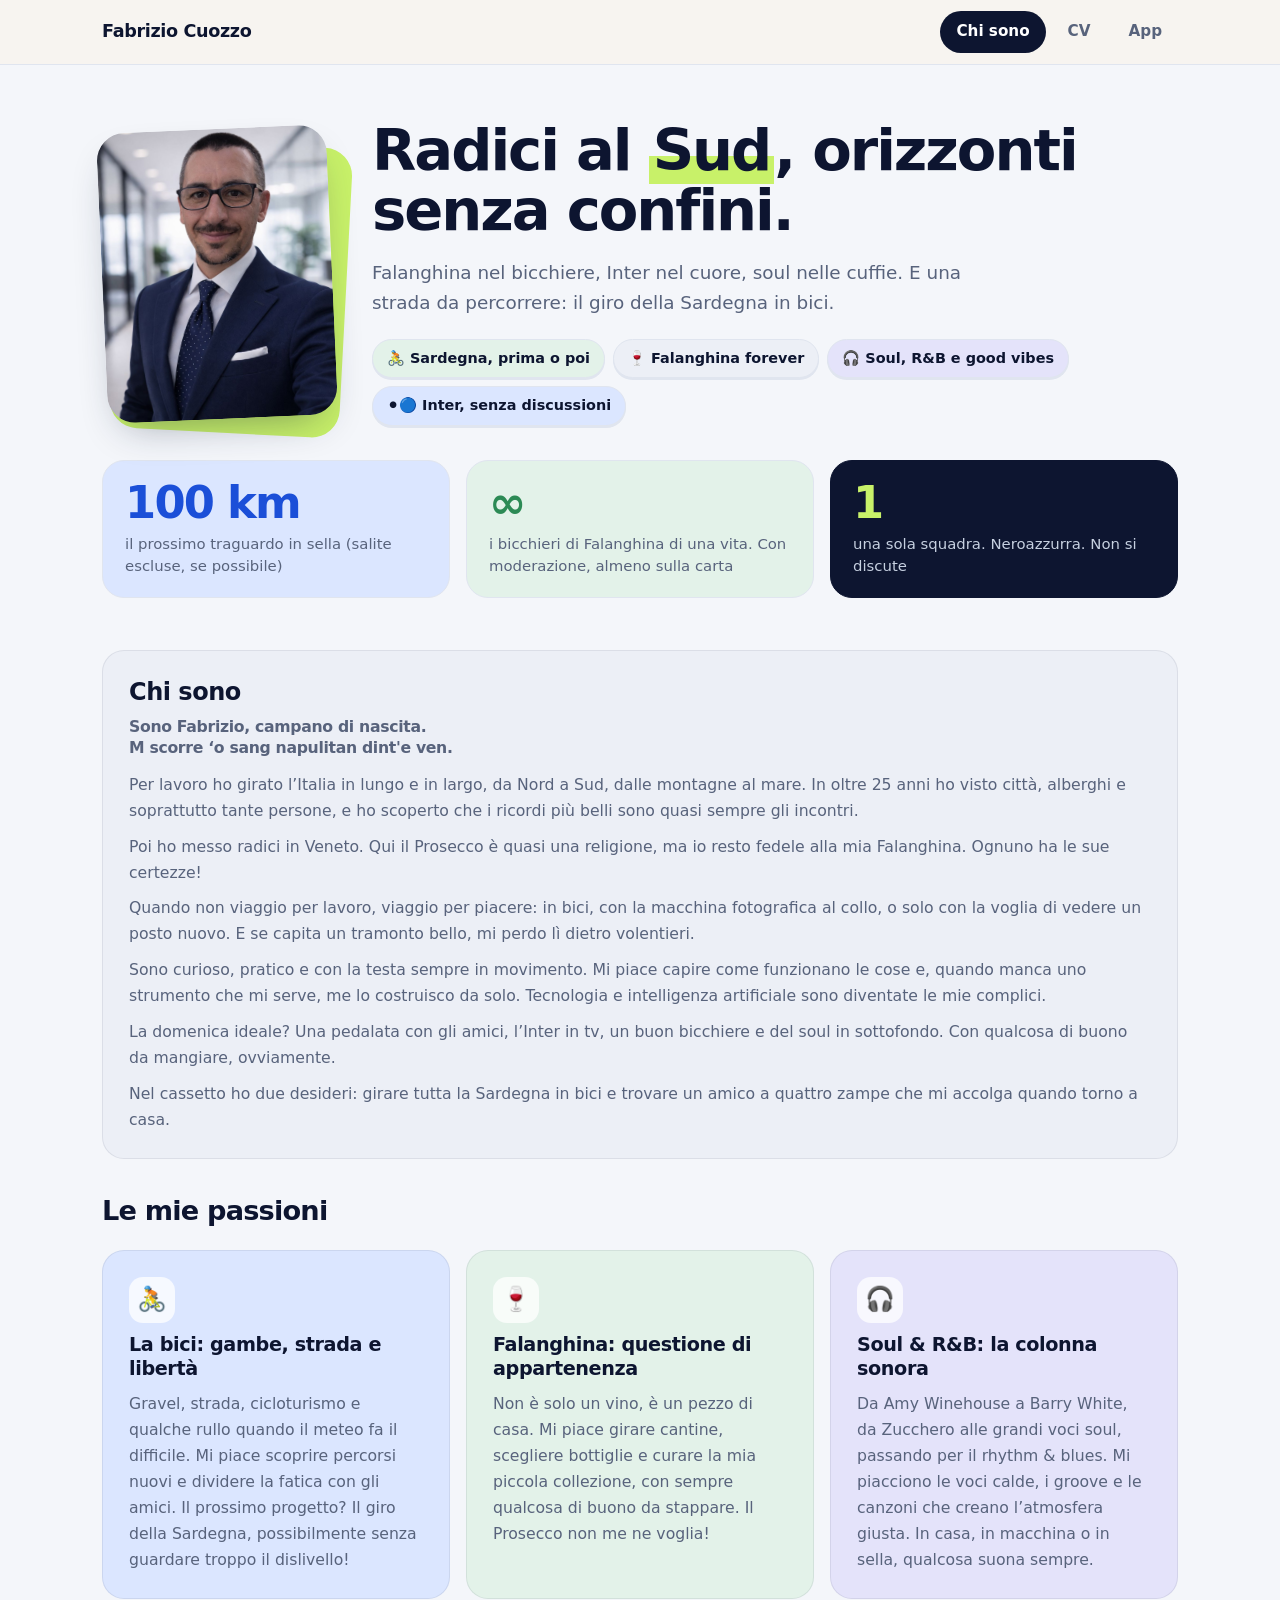
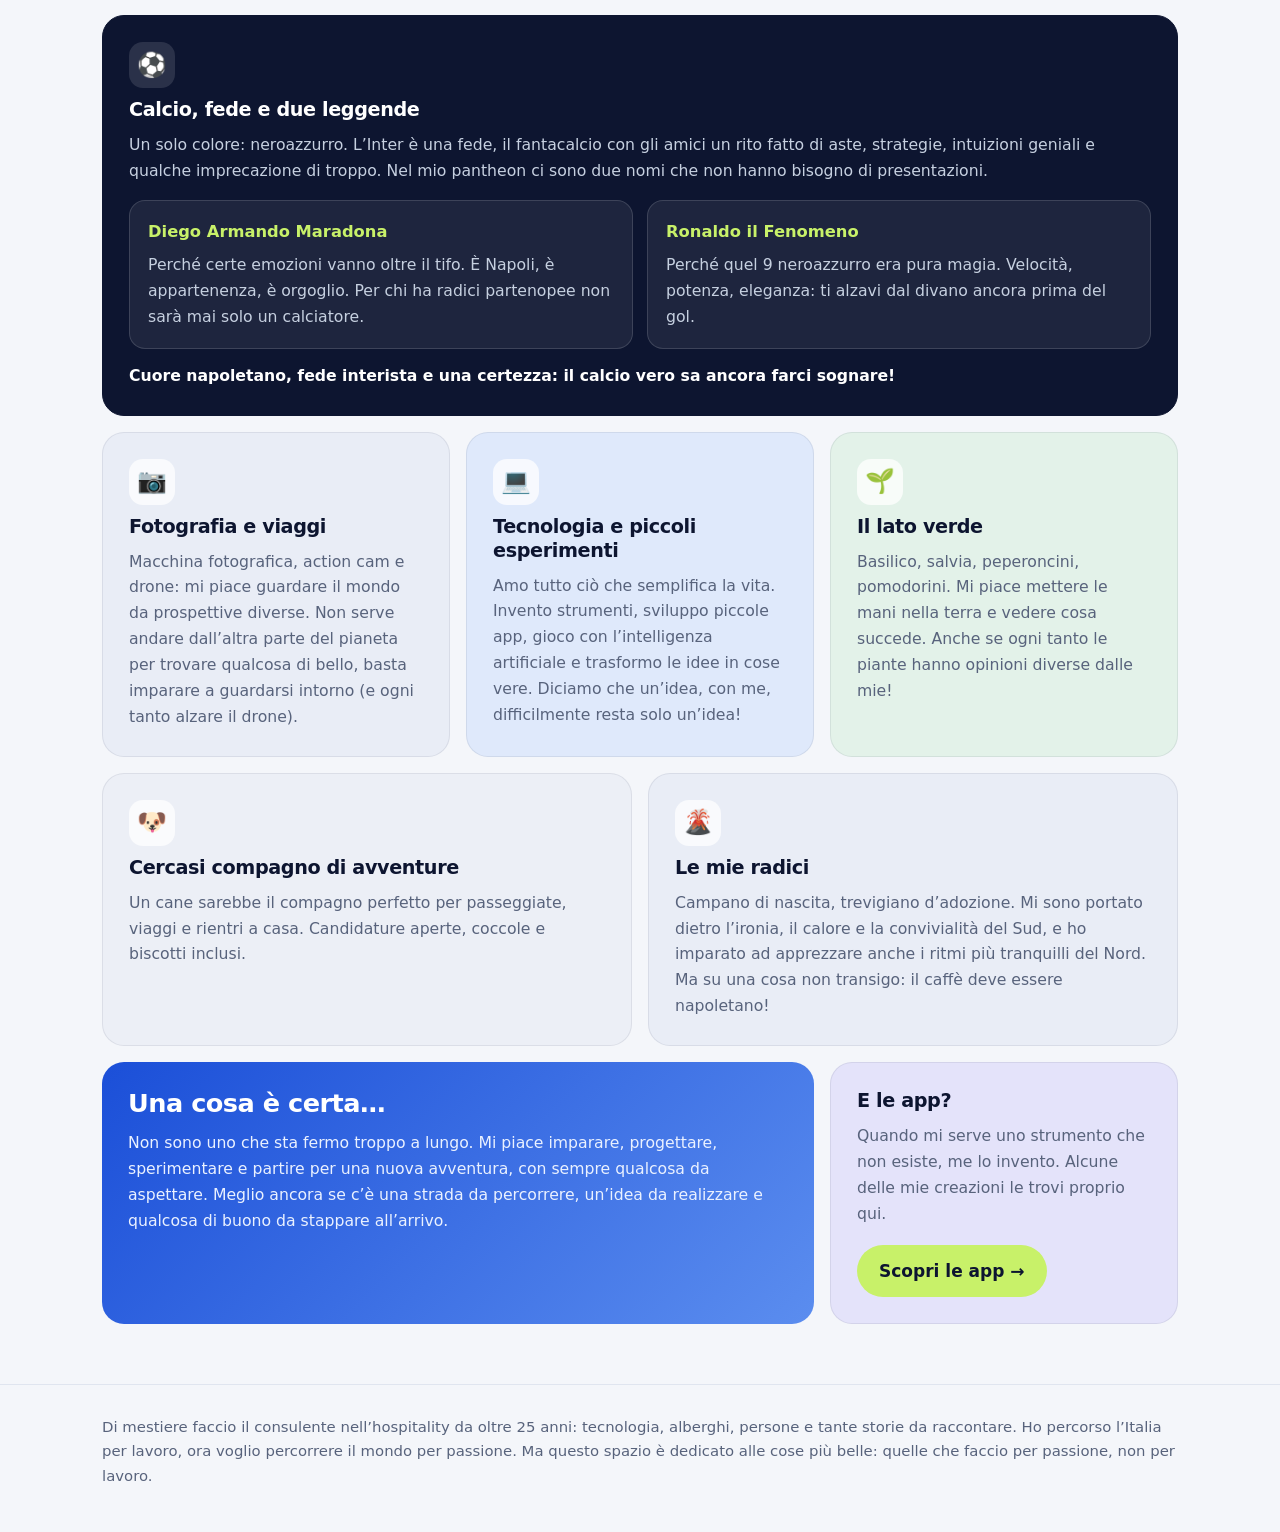
==== commit 549a096d: "Nome nel menu tutto nero Co-Authored-By: Claude Sonnet 5.5 <noreply@anthropic.com>" ====
--- a/index.html
+++ b/index.html
@@ -33,7 +33,7 @@
 .nav{position:sticky;top:0;z-index:20;background:rgba(247,244,238,.88);backdrop-filter:blur(10px);border-bottom:1px solid var(--line)}
 .nav .wrap{display:flex;justify-content:space-between;align-items:center;height:64px}
 .brand{font-weight:800;letter-spacing:-.02em;font-size:1.1rem}
-.brand b{color:var(--blue)}
+.brand b{color:inherit}
 .nav nav{display:flex;gap:6px}
 .nav nav a{padding:8px 16px;border-radius:99px;font-weight:600;font-size:.95rem;color:var(--mut)}
 .nav nav a.on{background:var(--ink);color:#fff}
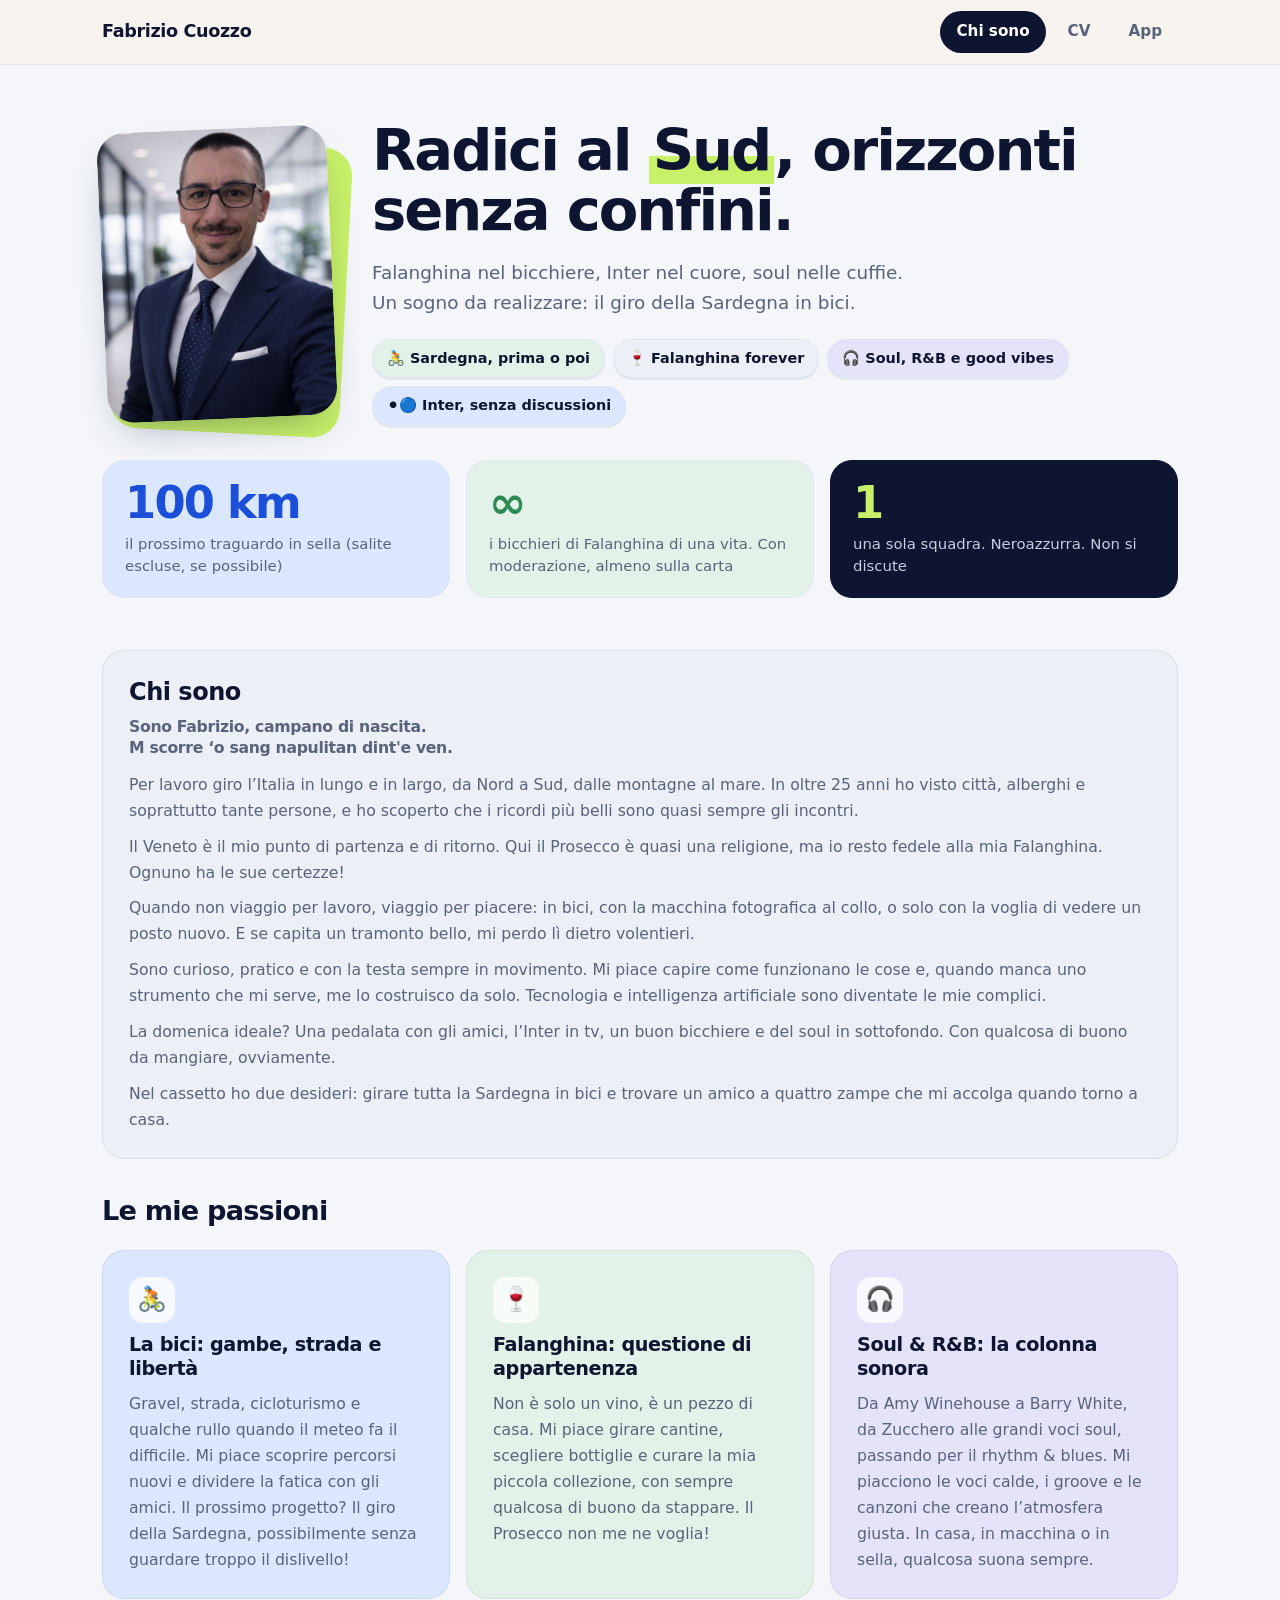
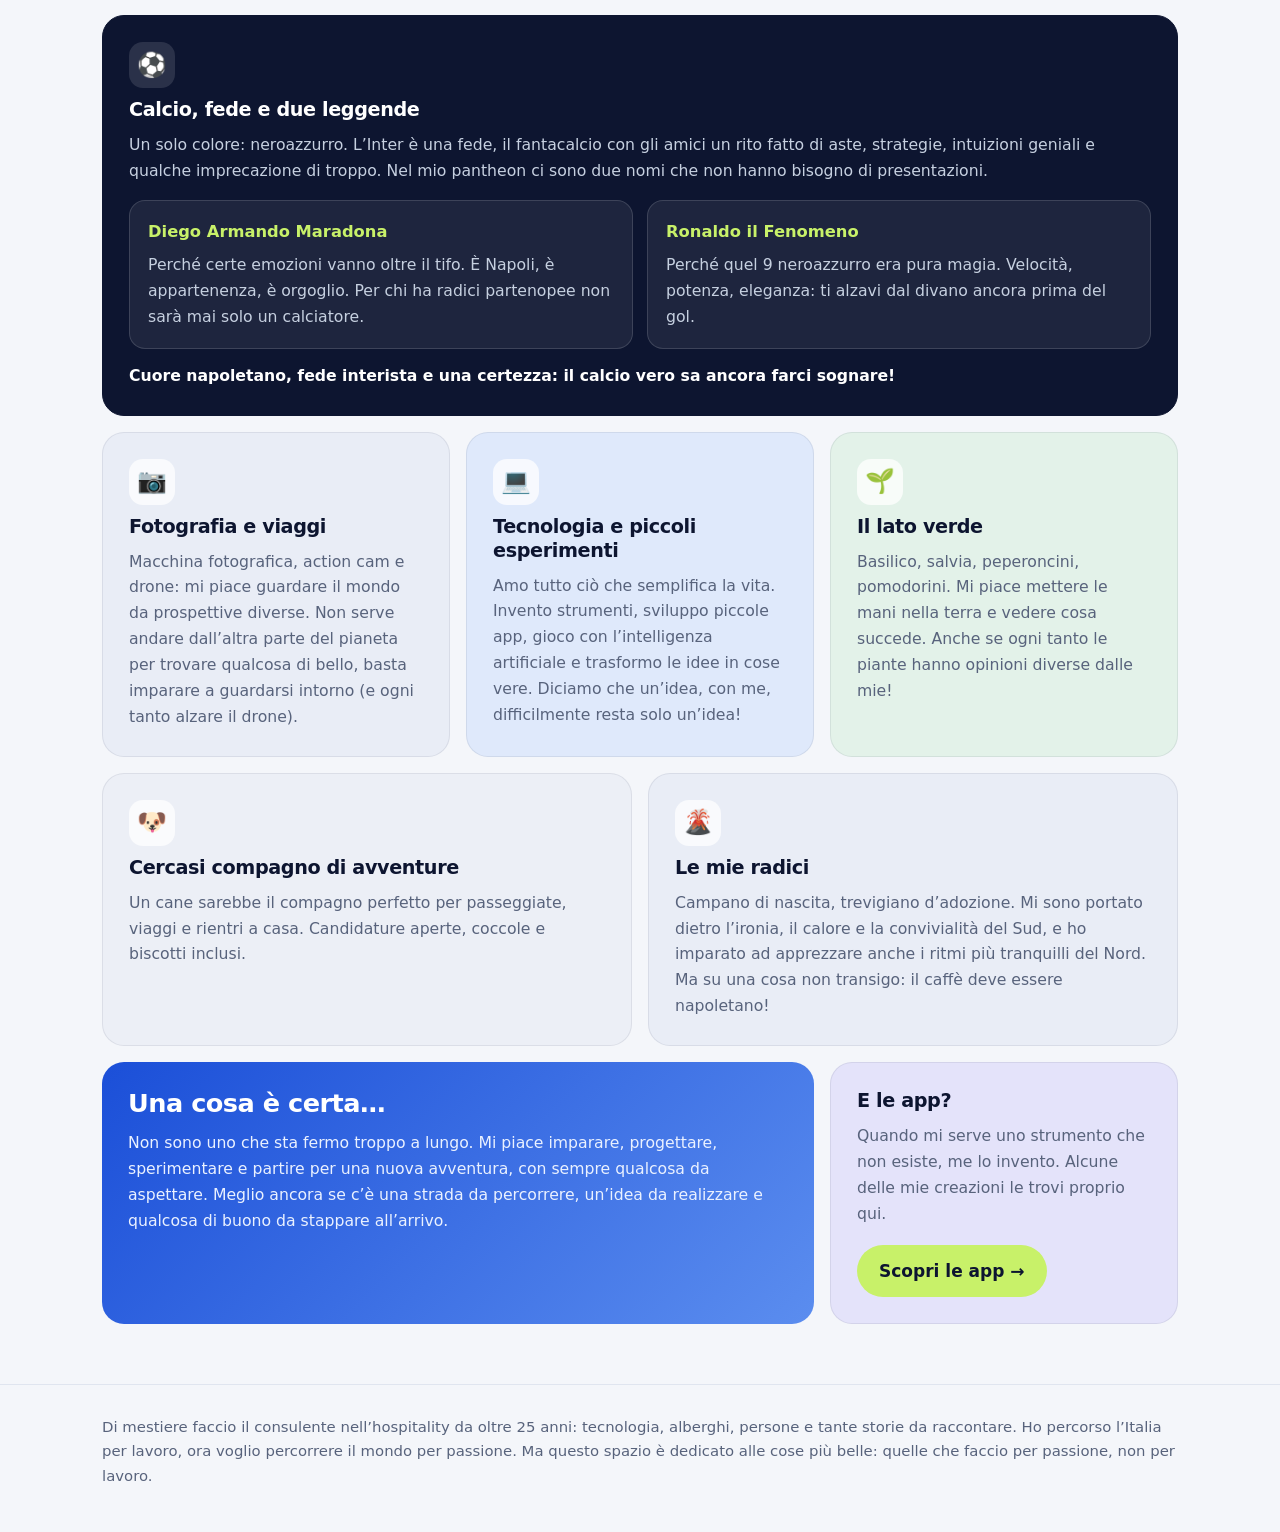
==== commit 1f5a7037: "Home: correzioni ai testi Co-Authored-By: Claude Sonnet 5.5 <noreply@anthropic.com>" ====
--- a/index.html
+++ b/index.html
@@ -145,7 +145,7 @@
     <div>
       
       <h1>Radici al <span class="hl">Sud</span>, orizzonti <span class="hl2">senza confini.</span></h1>
-      <p class="lead">Falanghina nel bicchiere, Inter nel cuore, soul nelle cuffie. E una strada da percorrere: il giro della Sardegna in bici.</p>
+      <p class="lead">Falanghina nel bicchiere, Inter nel cuore, soul nelle cuffie.<br>Un sogno da realizzare: il giro della Sardegna in bici.</p>
       <div class="chips">
         <span class="chip">🚴 Sardegna, prima o poi</span>
         <span class="chip">🍷 Falanghina forever</span>
@@ -169,8 +169,8 @@
     <div class="card w6 about t-sand">
       <h3>Chi sono</h3>
       <p class="quote">Sono Fabrizio, campano di nascita.<br>M scorre ‘o sang napulitan dint'e ven.</p>
-      <p>Per lavoro ho girato l’Italia in lungo e in largo, da Nord a Sud, dalle montagne al mare. In oltre 25 anni ho visto città, alberghi e soprattutto tante persone, e ho scoperto che i ricordi più belli sono quasi sempre gli incontri.</p>
-      <p>Poi ho messo radici in Veneto. Qui il Prosecco è quasi una religione, ma io resto fedele alla mia Falanghina. Ognuno ha le sue certezze!</p>
+      <p>Per lavoro giro l’Italia in lungo e in largo, da Nord a Sud, dalle montagne al mare. In oltre 25 anni ho visto città, alberghi e soprattutto tante persone, e ho scoperto che i ricordi più belli sono quasi sempre gli incontri.</p>
+      <p>Il Veneto è il mio punto di partenza e di ritorno. Qui il Prosecco è quasi una religione, ma io resto fedele alla mia Falanghina. Ognuno ha le sue certezze!</p>
       <p>Quando non viaggio per lavoro, viaggio per piacere: in bici, con la macchina fotografica al collo, o solo con la voglia di vedere un posto nuovo. E se capita un tramonto bello, mi perdo lì dietro volentieri.</p>
       <p>Sono curioso, pratico e con la testa sempre in movimento. Mi piace capire come funzionano le cose e, quando manca uno strumento che mi serve, me lo costruisco da solo. Tecnologia e intelligenza artificiale sono diventate le mie complici.</p>
       <p>La domenica ideale? Una pedalata con gli amici, l’Inter in tv, un buon bicchiere e del soul in sottofondo. Con qualcosa di buono da mangiare, ovviamente.</p>
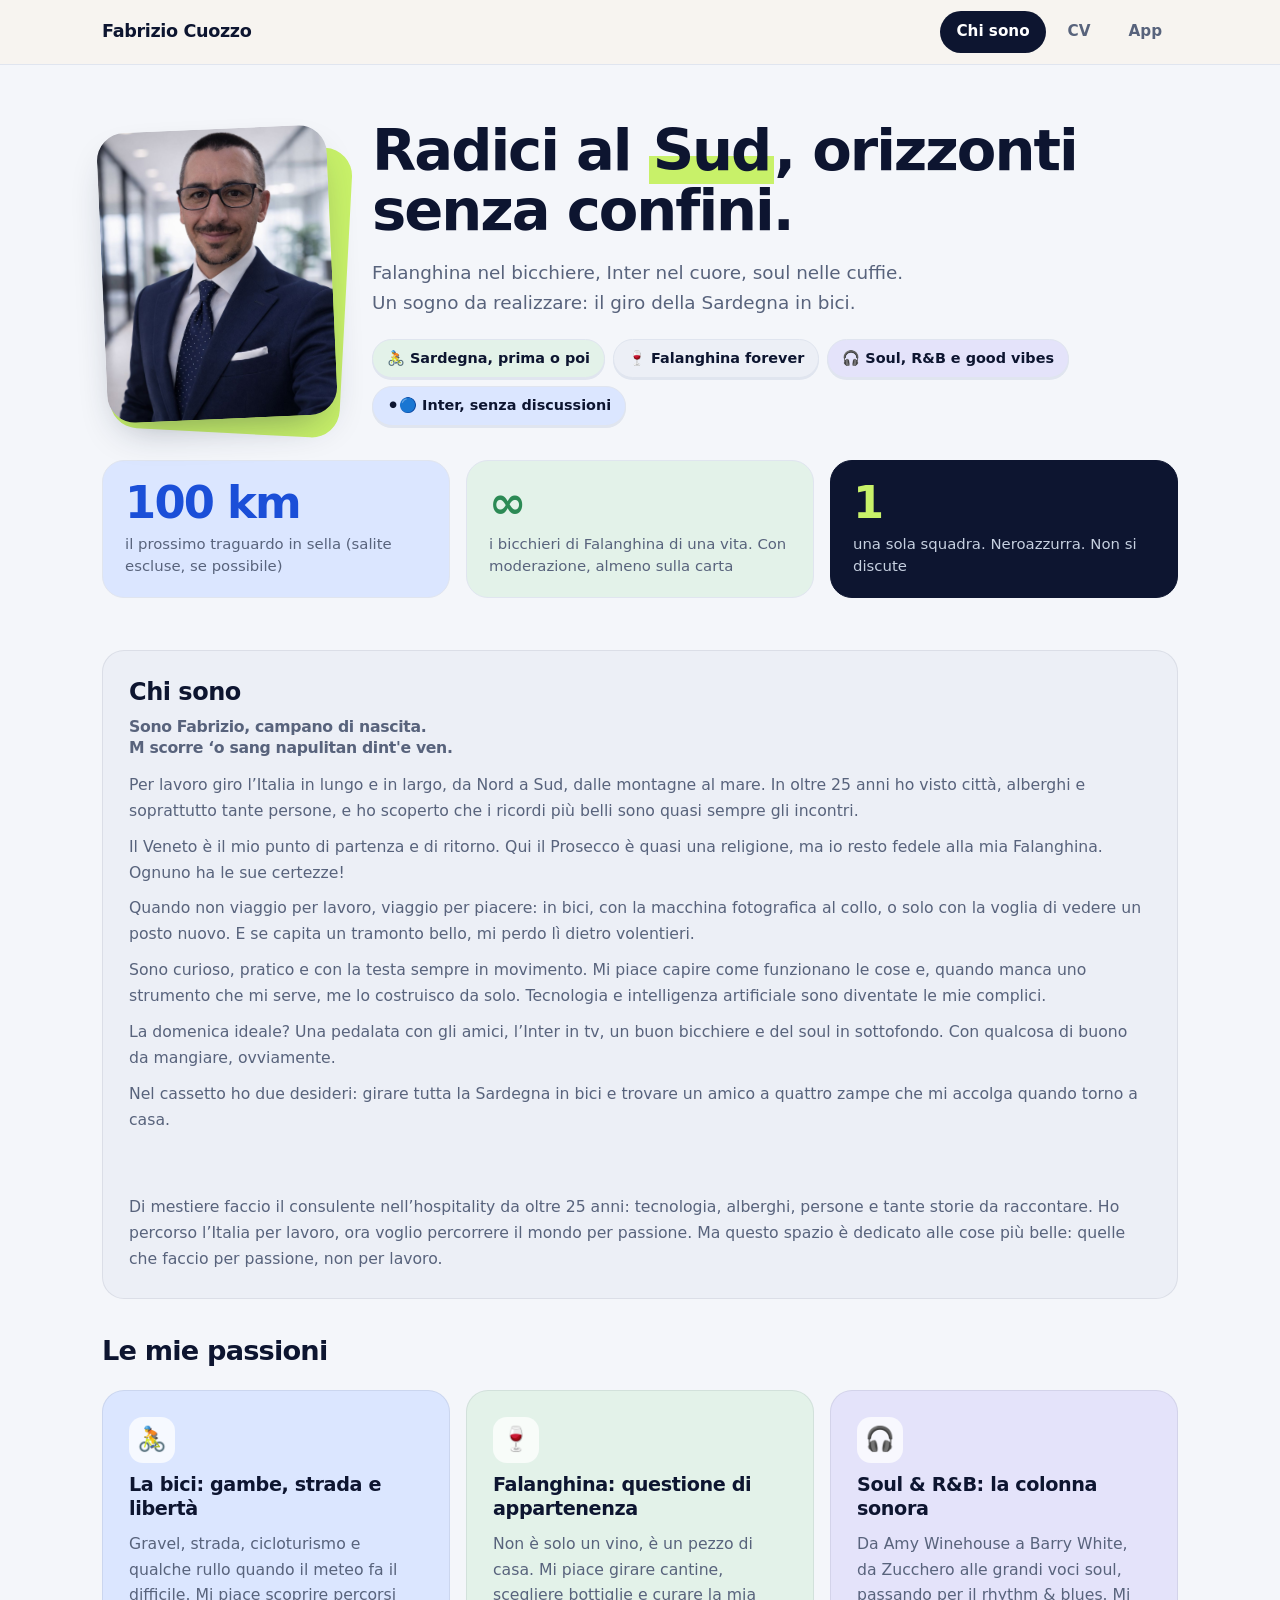
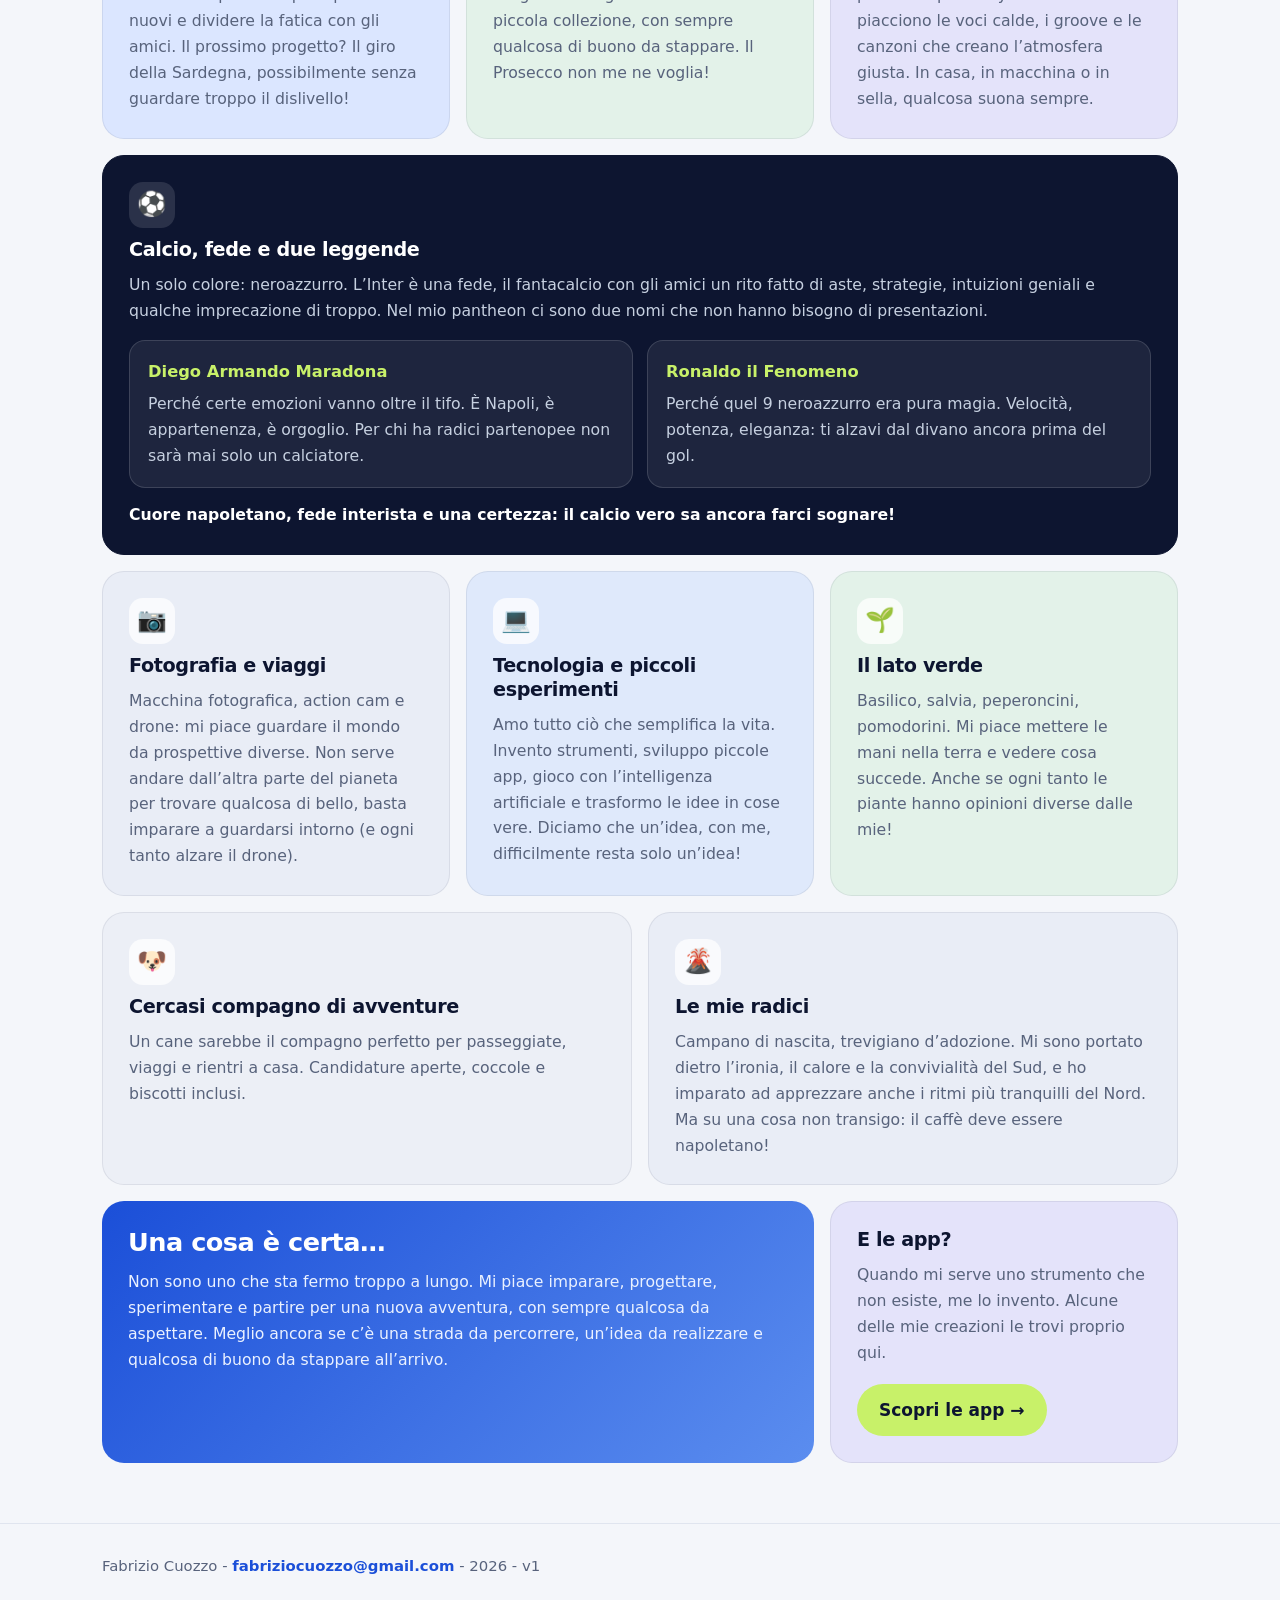
==== commit 419e3748: "Home: testo del footer in Chi sono, nuovi crediti v1 Co-Authored-By: Claude Sonnet 5.5 <noreply@anth" ====
--- a/index.html
+++ b/index.html
@@ -175,6 +175,7 @@
       <p>Sono curioso, pratico e con la testa sempre in movimento. Mi piace capire come funzionano le cose e, quando manca uno strumento che mi serve, me lo costruisco da solo. Tecnologia e intelligenza artificiale sono diventate le mie complici.</p>
       <p>La domenica ideale? Una pedalata con gli amici, l’Inter in tv, un buon bicchiere e del soul in sottofondo. Con qualcosa di buono da mangiare, ovviamente.</p>
       <p>Nel cassetto ho due desideri: girare tutta la Sardegna in bici e trovare un amico a quattro zampe che mi accolga quando torno a casa.</p>
+      <p style="margin-top:3.3em">Di mestiere faccio il consulente nell’hospitality da oltre 25 anni: tecnologia, alberghi, persone e tante storie da raccontare. Ho percorso l’Italia per lavoro, ora voglio percorrere il mondo per passione. Ma questo spazio è dedicato alle cose più belle: quelle che faccio per passione, non per lavoro.</p>
     </div>
   </div>
 
@@ -220,8 +221,6 @@
 
 </div></section>
 
-<footer><div class="wrap">
-  Di mestiere faccio il consulente nell’hospitality da oltre 25 anni: tecnologia, alberghi, persone e tante storie da raccontare. Ho percorso l’Italia per lavoro, ora voglio percorrere il mondo per passione. Ma questo spazio è dedicato alle cose più belle: quelle che faccio per passione, non per lavoro.
-</div></footer>
+<footer><div class="wrap">Fabrizio Cuozzo - <a href="mailto:fabriziocuozzo@gmail.com">fabriziocuozzo@gmail.com</a> - 2026 - v1</div></footer>
 </body>
 </html>
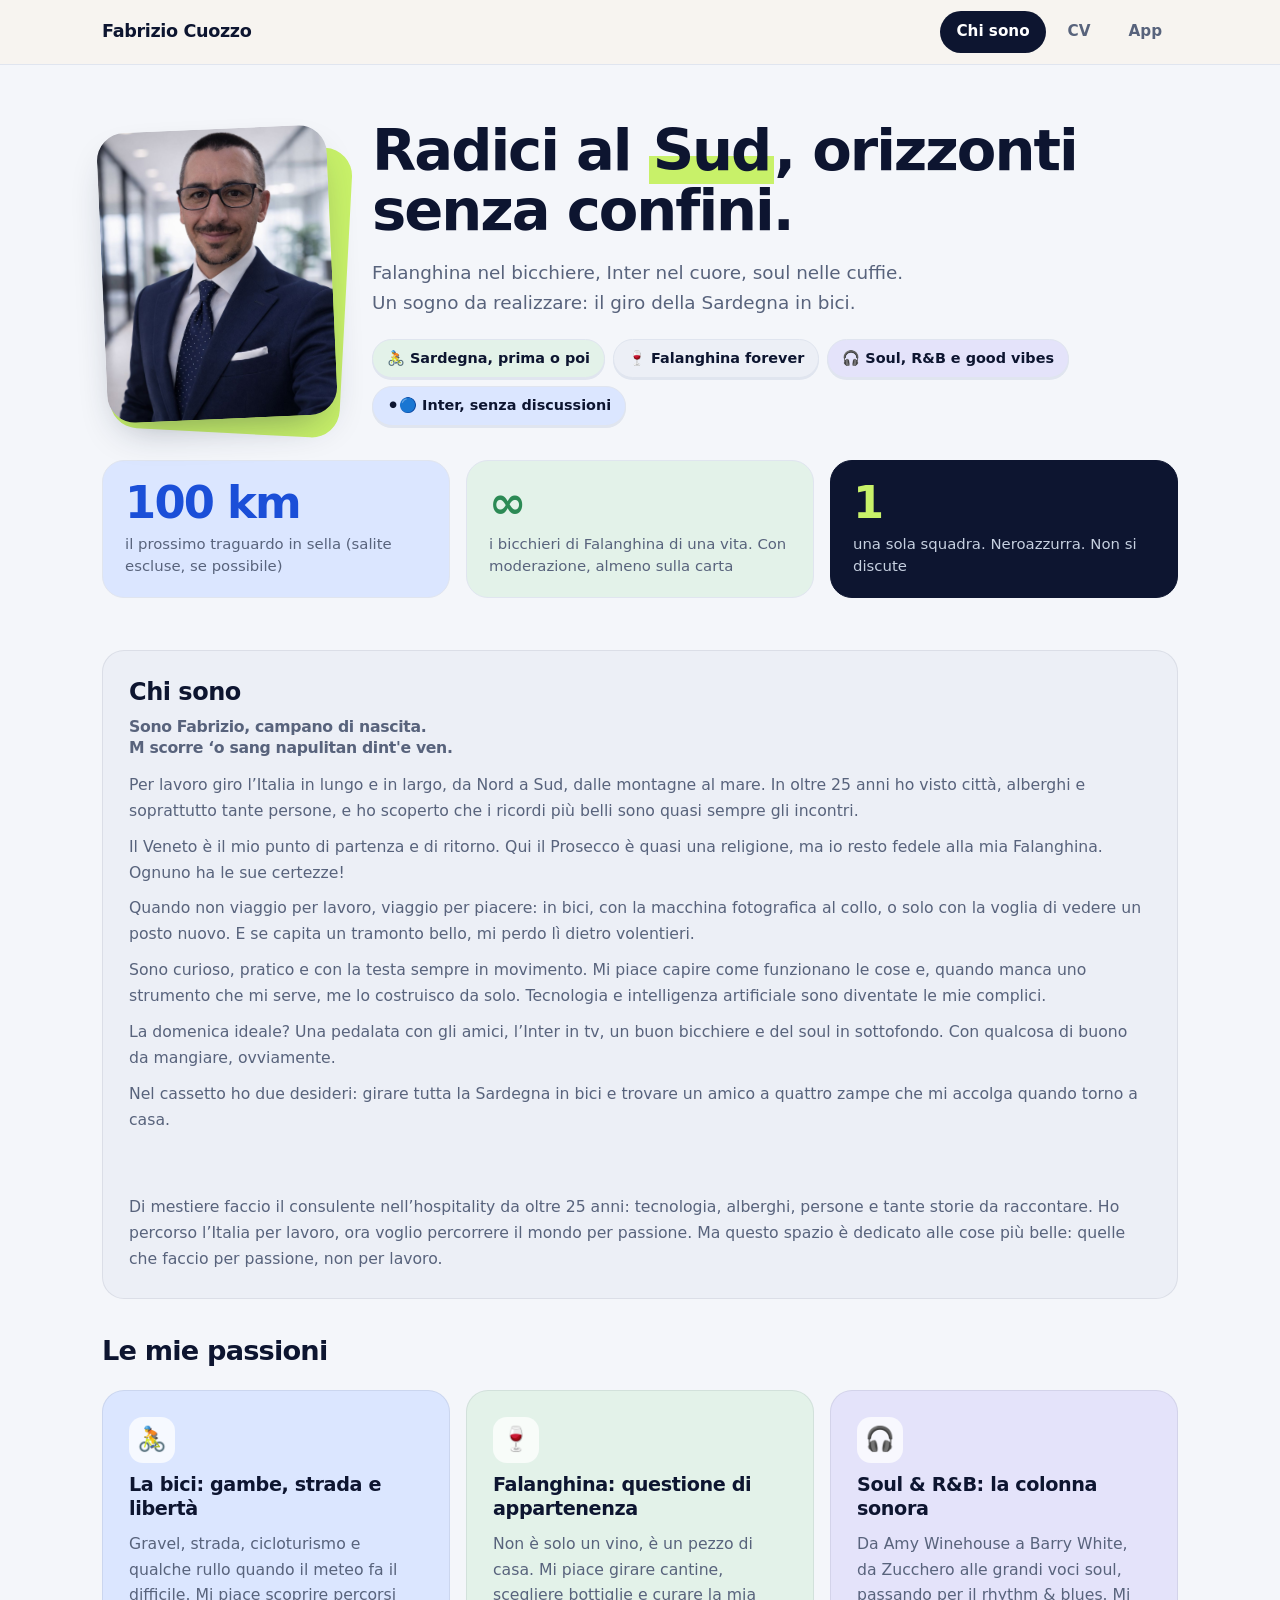
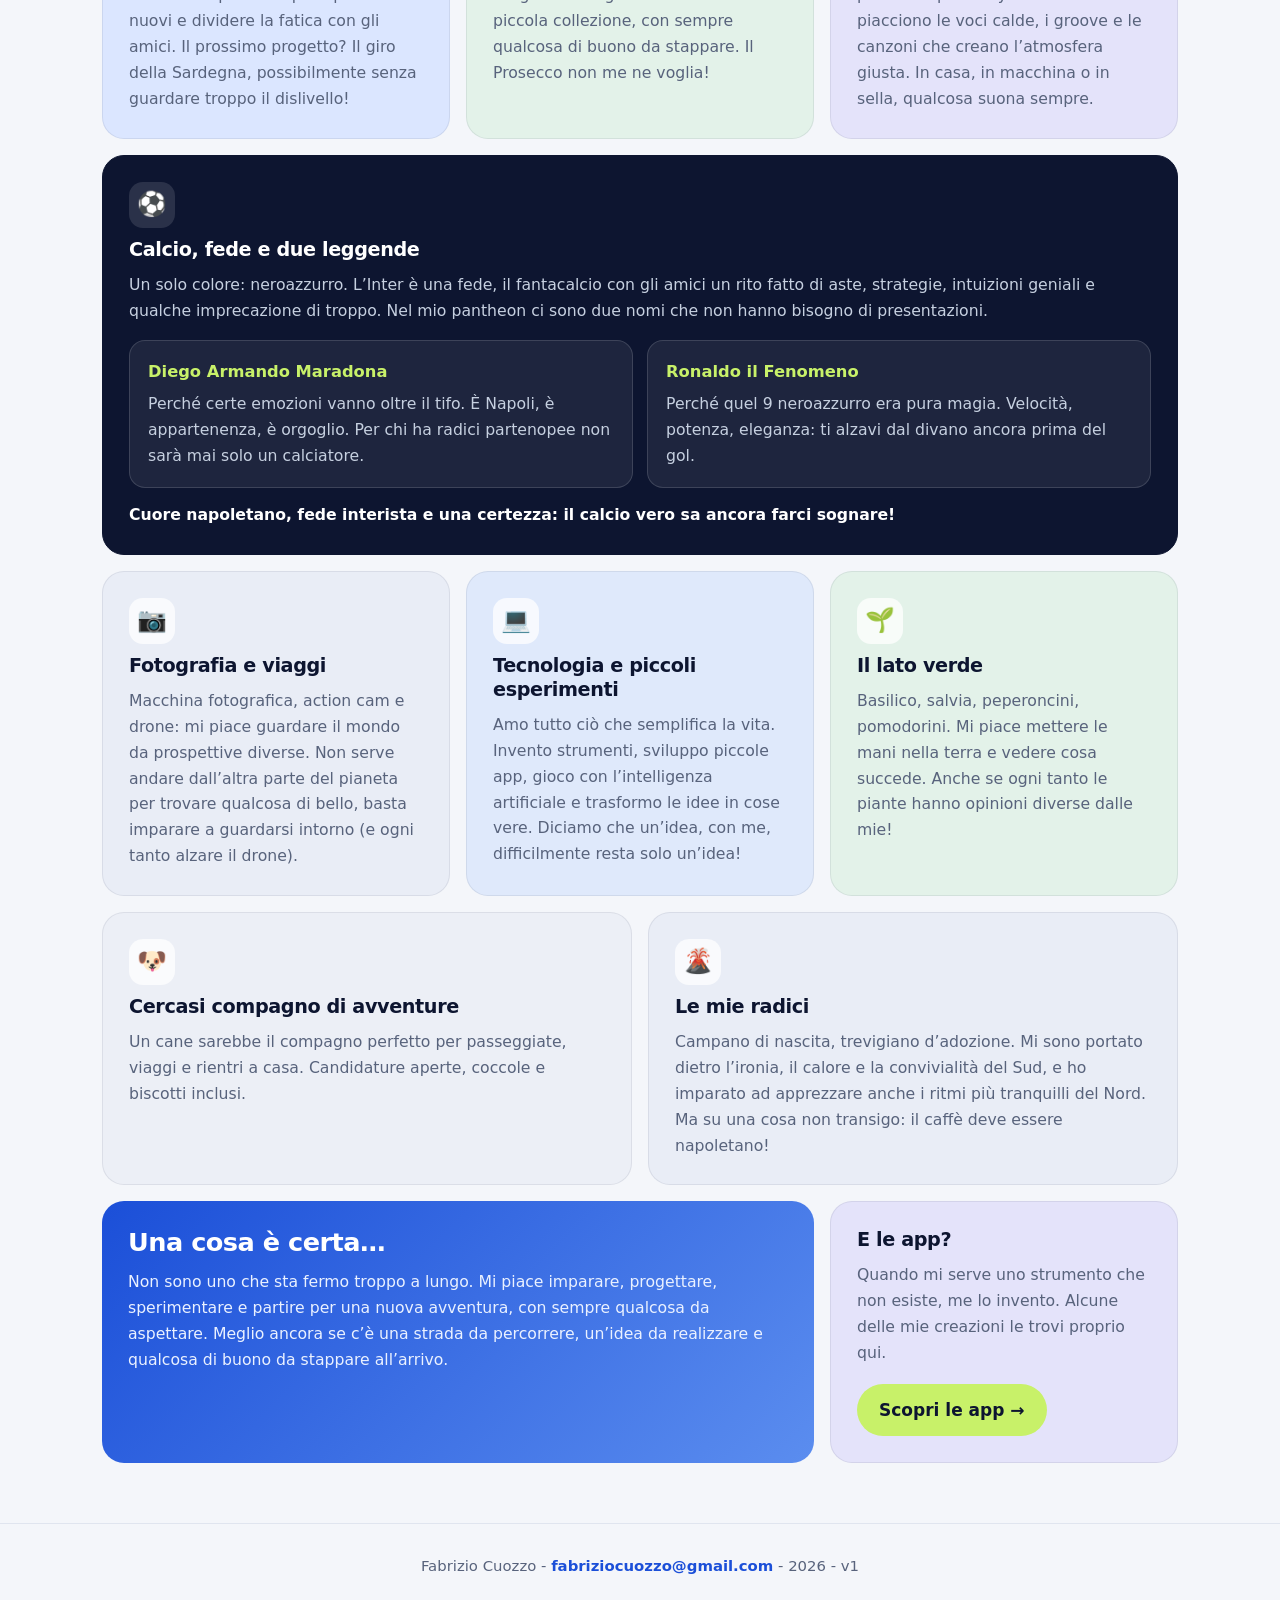
==== commit 3375073e: "Home: footer centrato Co-Authored-By: Claude Sonnet 5.5 <noreply@anthropic.com>" ====
--- a/index.html
+++ b/index.html
@@ -111,7 +111,7 @@
 .btn{display:inline-block;margin-top:8px;align-self:flex-start;background:var(--sun);color:var(--ink)!important;font-weight:800;padding:12px 22px;border-radius:99px}
 .apps-card{background:var(--p-lav);border-color:rgba(22,35,58,.08)}
 
-footer{border-top:1px solid var(--line);padding:30px 0 44px;color:var(--mut);font-size:.93rem}
+footer{border-top:1px solid var(--line);padding:30px 0 44px;color:var(--mut);font-size:.93rem;text-align:center}
 footer a{color:var(--blue);font-weight:600}
 
 
